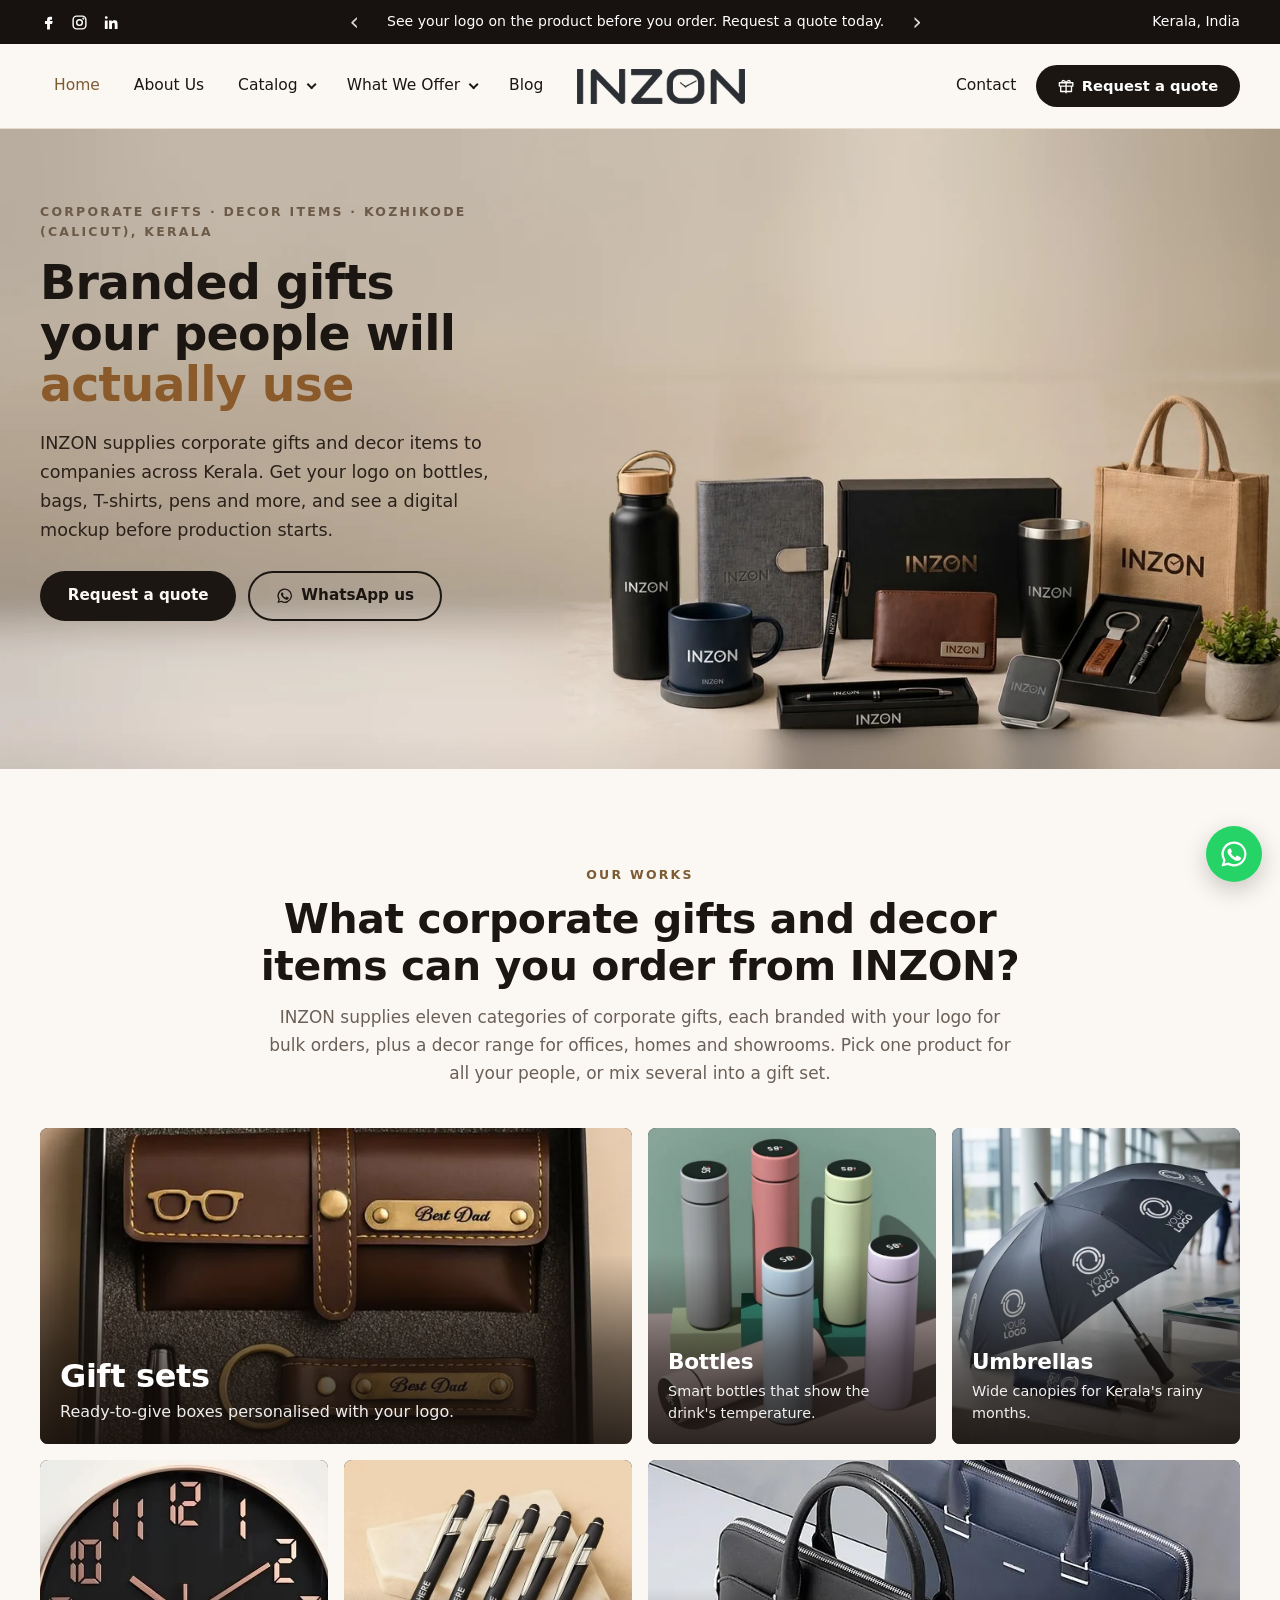
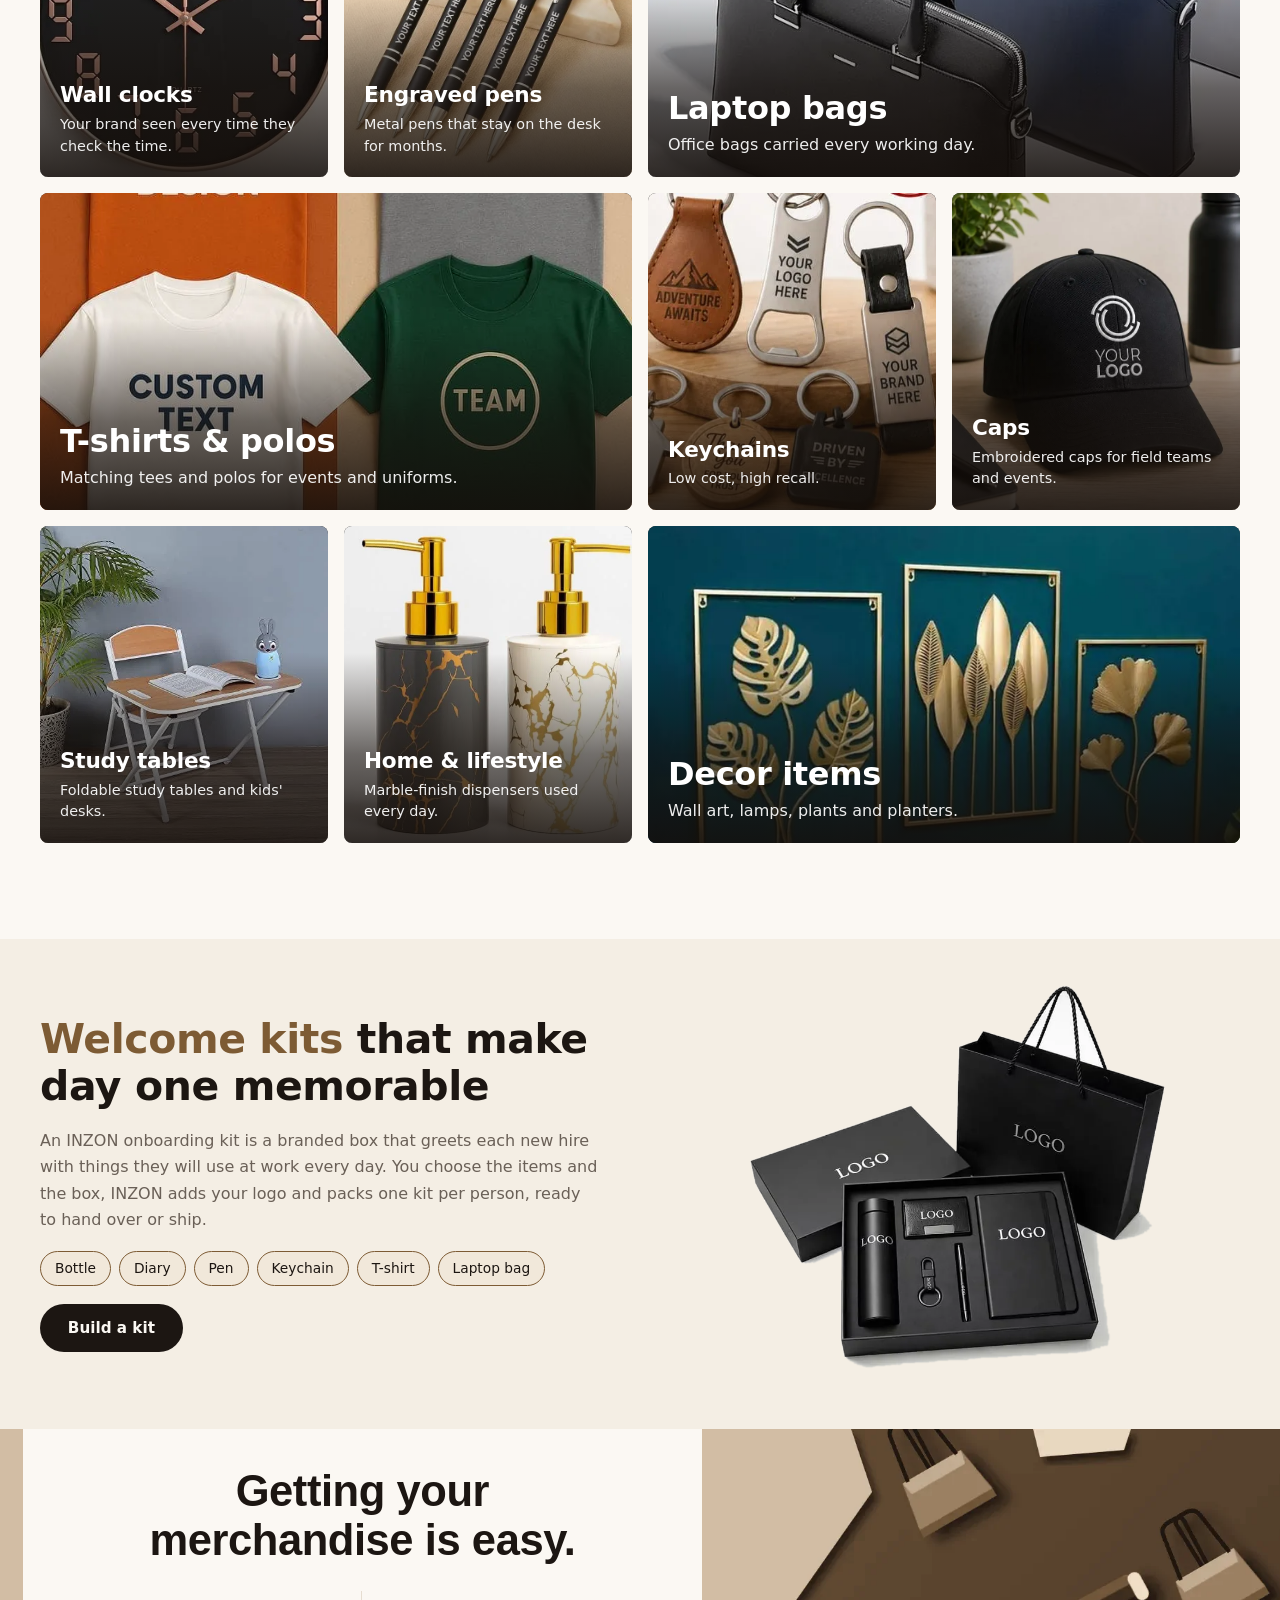
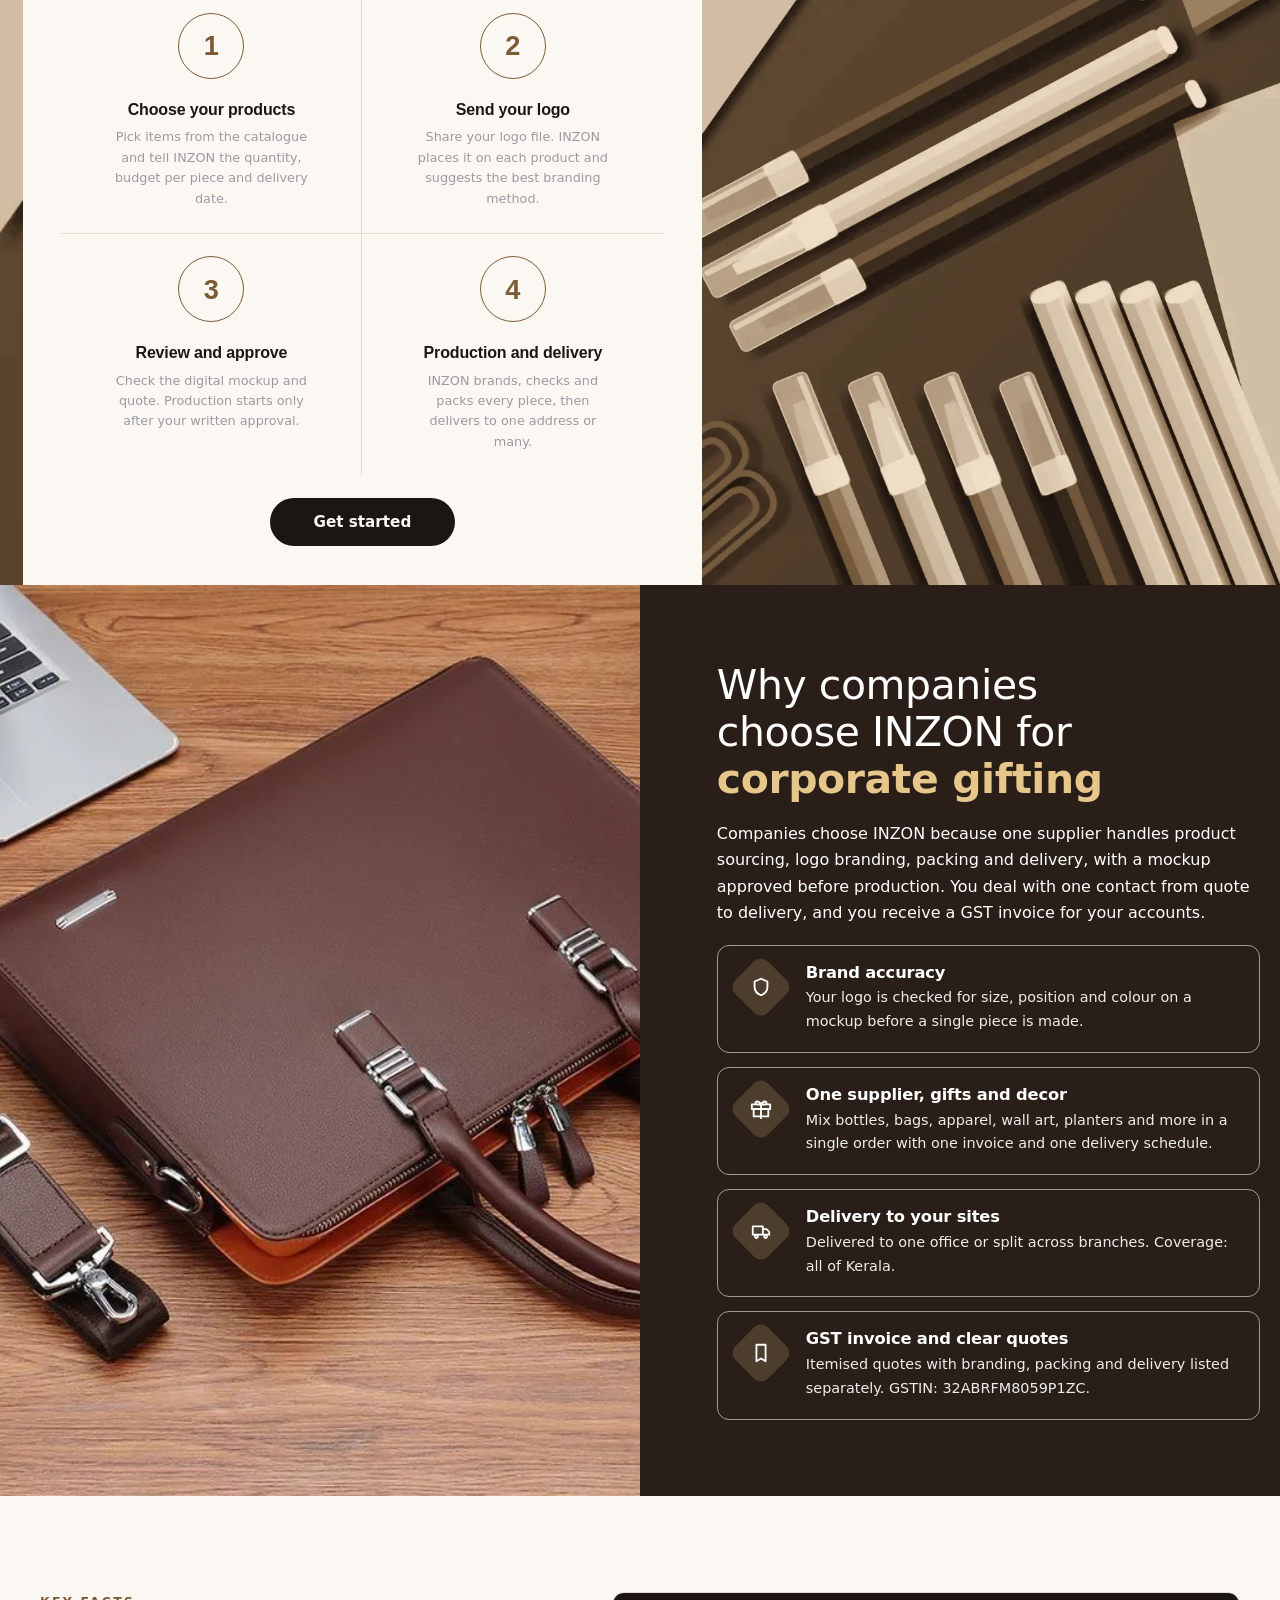
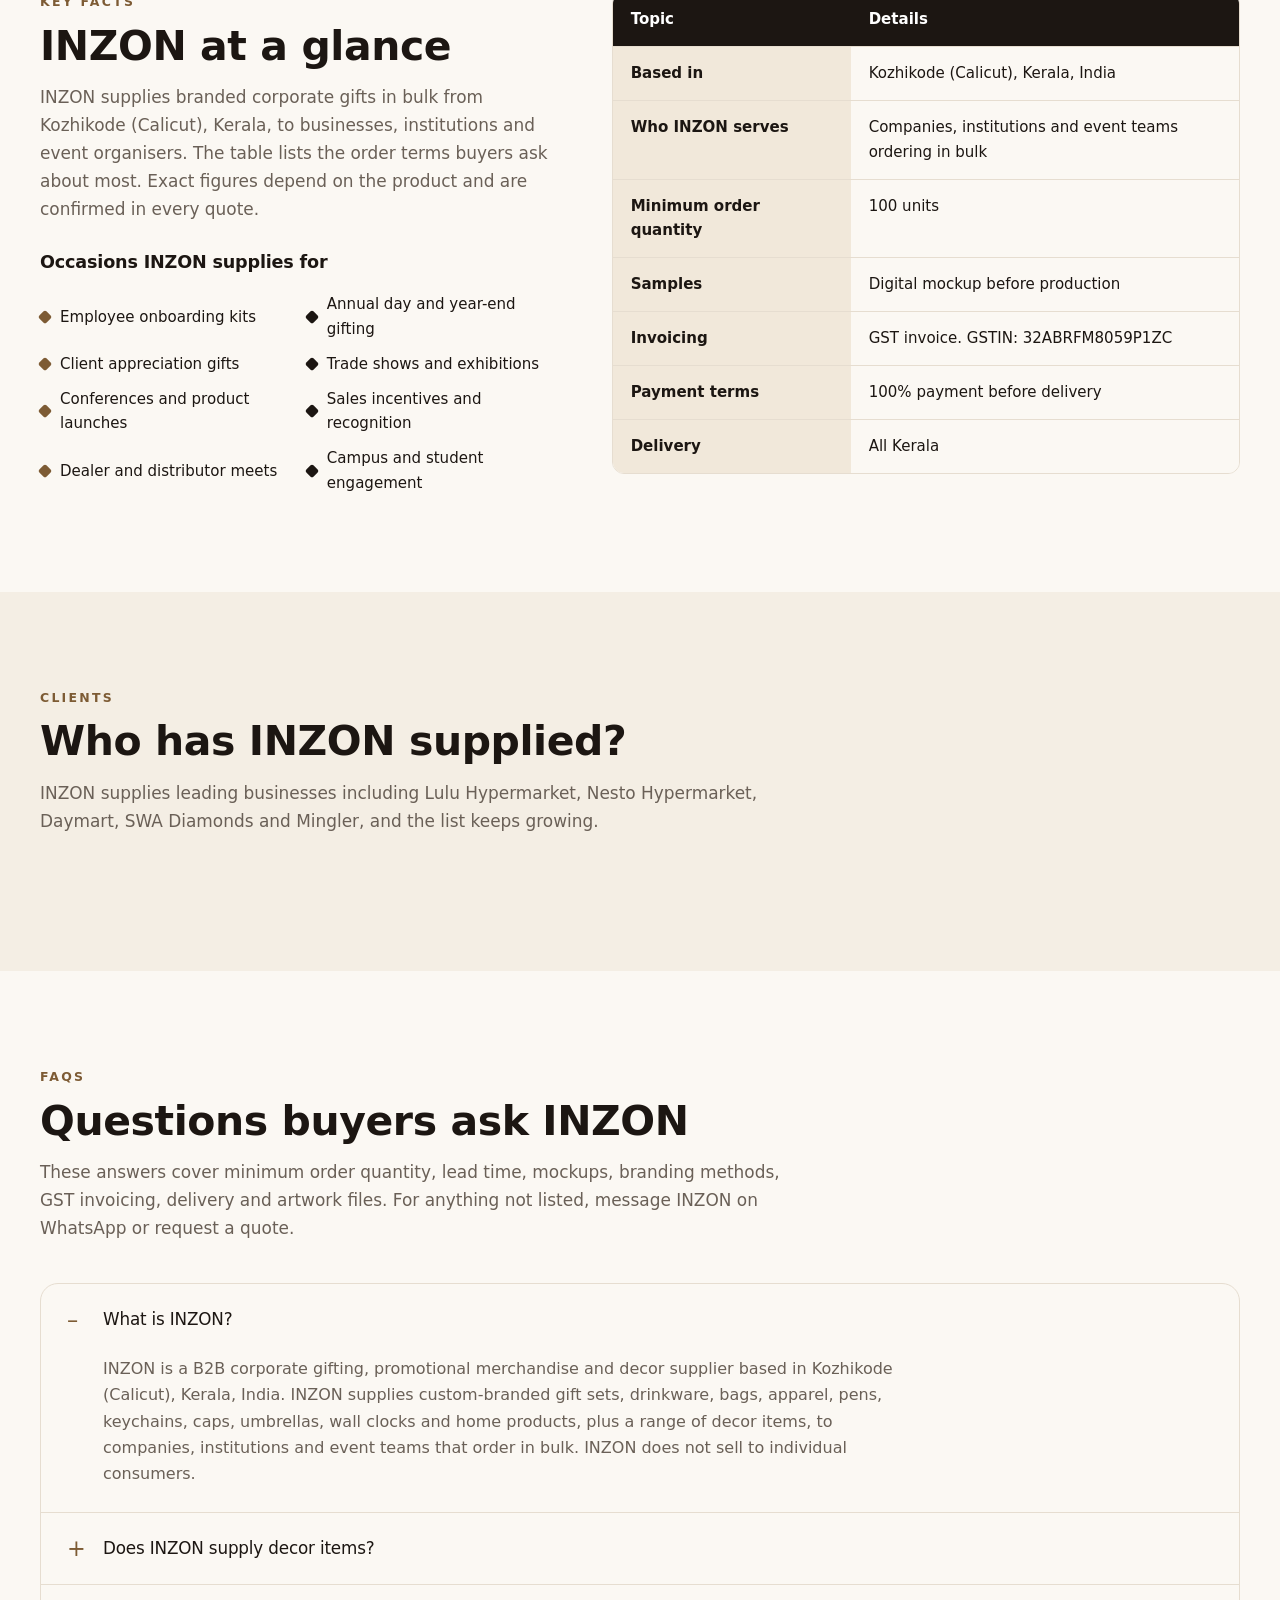
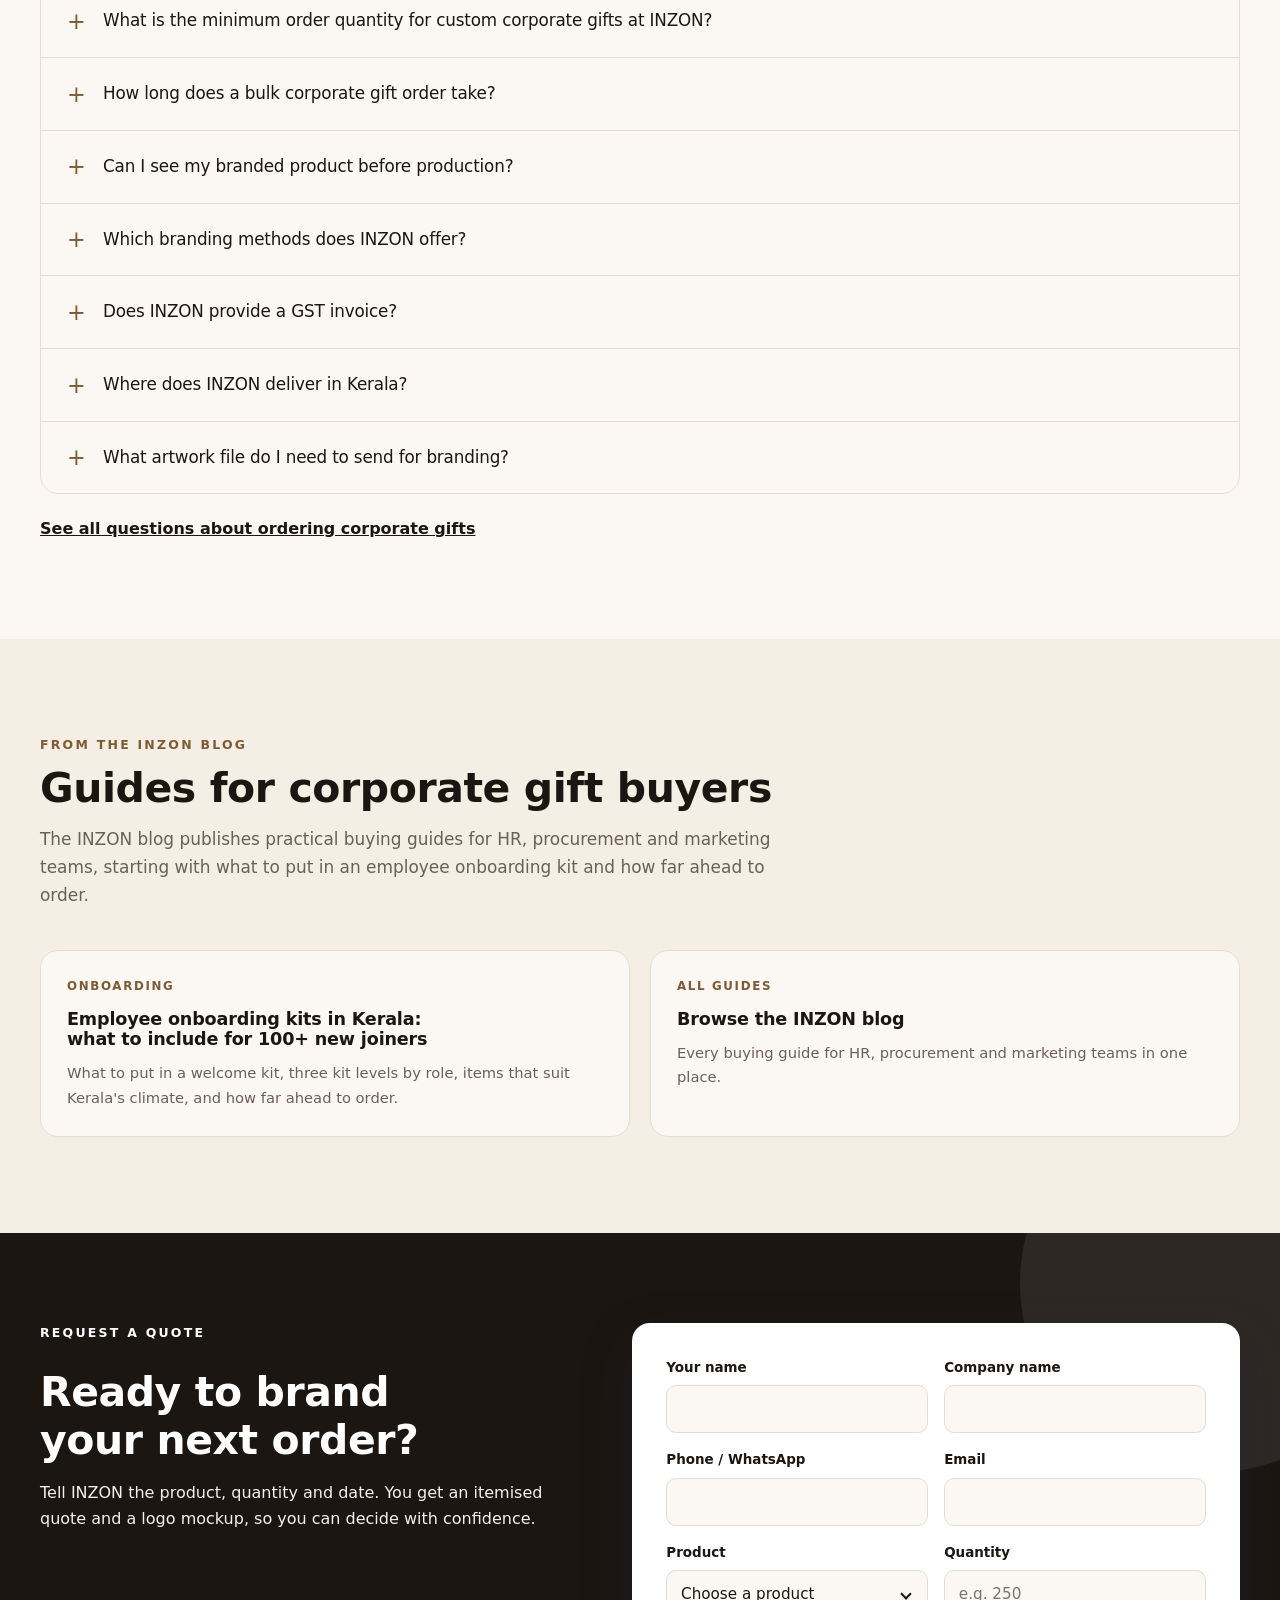
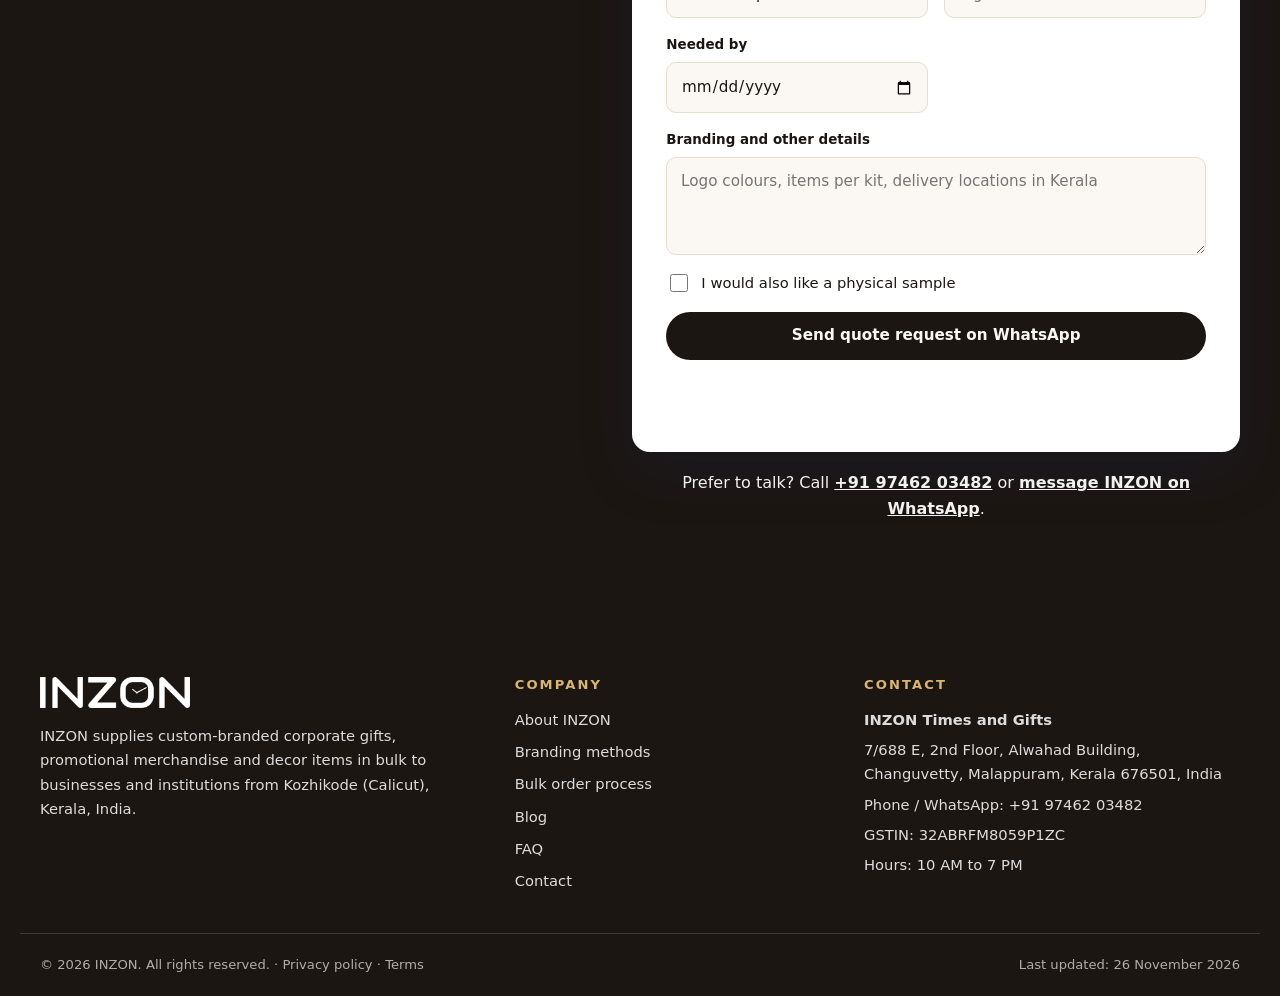
==== index.html @ 512281fe "Quote picker: use absolute image URLs Co-Authored-By: Claude Sonnet 5.5 <noreply@anthropic.com> Clau" ====
<!DOCTYPE html>
<!--
  INZON website: Home page
  Changelog:
  2026-11-26  v0.1  First build of the home page and shared design system.
  2026-11-27  v0.2  Blog teaser links the published onboarding kits guide.
  2026-11-27  v0.3  Live domain set to https://www.inzongifting.com/.
  Placeholders: every [TO CONFIRM: ...] must be replaced with real business facts before launch.
-->
<html lang="en-IN">
<head>
<meta charset="utf-8">
<meta http-equiv="Content-Security-Policy" content="default-src 'self'; script-src 'self' 'sha256-NwPH90b8ltyQ6VLyhwEfcVWKKYyL/1aDOcv7PTA3PoQ=' 'sha256-SOJ41Isrb3dfAiQIJgz/Ao6DT0rQ4tWRVYMws+jQTK8=' 'sha256-K+GEFvgaBl8kboNnM4xeFv59WiNDQJhRUMBAaithdew='; style-src 'self' https://fonts.googleapis.com; style-src-attr 'unsafe-inline'; font-src https://fonts.gstatic.com; img-src 'self' data:; connect-src 'self'; form-action 'none'; base-uri 'self'; object-src 'none'; upgrade-insecure-requests">
<meta name="referrer" content="strict-origin-when-cross-origin">
<meta name="viewport" content="width=device-width, initial-scale=1, viewport-fit=cover">
<title>INZON | Corporate Gifts, Decor &amp; Branded Merchandise, Kozhikode</title>
<meta name="description" content="INZON supplies custom corporate gifts, branded merchandise and decor items in bulk from Kozhikode (Calicut), Kerala. Gift sets, bottles, bags, wall art, lamps, planters and more.">
<link rel="canonical" href="https://www.inzongifting.com/">
<meta property="og:type" content="website">
<meta property="og:site_name" content="INZON">
<meta property="og:title" content="INZON | Corporate Gifts, Decor &amp; Branded Merchandise, Kozhikode">
<meta property="og:description" content="Custom corporate gifts, branded merchandise and decor items for businesses, ordered in bulk from Kozhikode (Calicut), Kerala.">
<meta property="og:url" content="https://www.inzongifting.com/">
<meta property="og:image" content="https://www.inzongifting.com/assets/img/brown-leather-wallet-keychain-pen-and-glasses-case-set.webp">
<meta property="og:locale" content="en_IN">
<meta name="twitter:card" content="summary_large_image">
<meta name="twitter:title" content="INZON | Corporate Gifts, Decor &amp; Branded Merchandise, Kozhikode">
<meta name="twitter:description" content="Custom corporate gifts, branded merchandise and decor items for businesses, ordered in bulk from Kozhikode (Calicut), Kerala.">
<meta name="twitter:image" content="https://www.inzongifting.com/assets/img/brown-leather-wallet-keychain-pen-and-glasses-case-set.webp">
<link rel="preconnect" href="https://fonts.googleapis.com">
<link rel="preconnect" href="https://fonts.gstatic.com" crossorigin>
<link rel="stylesheet" href="https://fonts.googleapis.com/css2?family=Poppins:wght@400;500;600;700&amp;display=swap">
<link rel="stylesheet" href="assets/css/styles.css">

<script type="application/ld+json">
{
  "@context": "https://schema.org",
  "@graph": [
    {
      "@type": ["Organization", "LocalBusiness"],
      "@id": "https://www.inzongifting.com/#organization",
      "name": "INZON",
      "legalName": "INZON Times and Gifts",
      "taxID": "32ABRFM8059P1ZC",
      "url": "https://www.inzongifting.com/",
      "logo": "https://www.inzongifting.com/assets/img/inzon-logo-charcoal.png",
      "image": "https://www.inzongifting.com/assets/img/brown-leather-wallet-keychain-pen-and-glasses-case-set.webp",
      "description": "INZON is a B2B corporate gifting, promotional merchandise and decor supplier in Kozhikode (Calicut), Kerala, India, supplying custom-branded gifts and home and office decor items in bulk to companies and institutions.",
      "address": {
        "@type": "PostalAddress",
        "streetAddress": "7/688 E, 2nd Floor, Alwahad Building, Changuvetty",
        "addressLocality": "Malappuram",
        "addressRegion": "Kerala",
        "postalCode": "676501",
        "addressCountry": "IN"
      },
      "telephone": "+919746203482",
      "openingHours": "[TO CONFIRM: business hours]",
      "areaServed": { "@type": "AdministrativeArea", "name": "Kerala" },
      "contactPoint": {
        "@type": "ContactPoint",
        "contactType": "sales",
        "telephone": "+919746203482",
        "availableLanguage": ["English", "Malayalam"]
      },
      "sameAs": ["https://www.instagram.com/inzon_times/"]
    },
    {
      "@type": "WebSite",
      "@id": "https://www.inzongifting.com/#website",
      "url": "https://www.inzongifting.com/",
      "name": "INZON",
      "publisher": { "@id": "https://www.inzongifting.com/#organization" },
      "inLanguage": "en-IN"
    },
    {
      "@type": "ItemList",
      "name": "INZON corporate gift and decor categories",
      "itemListElement": [
        { "@type": "ListItem", "position": 1, "name": "Corporate gift sets", "url": "https://www.inzongifting.com/products/gift-sets/" },
        { "@type": "ListItem", "position": 2, "name": "Bottles and drinkware", "url": "https://www.inzongifting.com/products/drinkware/" },
        { "@type": "ListItem", "position": 3, "name": "Laptop and office bags", "url": "https://www.inzongifting.com/products/custom-bags/" },
        { "@type": "ListItem", "position": 4, "name": "T-shirts and polos", "url": "https://www.inzongifting.com/products/apparel/" },
        { "@type": "ListItem", "position": 5, "name": "Engraved pens", "url": "https://www.inzongifting.com/products/pens/" },
        { "@type": "ListItem", "position": 6, "name": "Keychains", "url": "https://www.inzongifting.com/products/keychains/" },
        { "@type": "ListItem", "position": 7, "name": "Caps", "url": "https://www.inzongifting.com/products/caps/" },
        { "@type": "ListItem", "position": 8, "name": "Umbrellas", "url": "https://www.inzongifting.com/products/umbrellas/" },
        { "@type": "ListItem", "position": 9, "name": "Wall clocks", "url": "https://www.inzongifting.com/products/wall-clocks/" },
        { "@type": "ListItem", "position": 10, "name": "Home and lifestyle", "url": "https://www.inzongifting.com/products/home-and-lifestyle/" },
        { "@type": "ListItem", "position": 11, "name": "Study tables", "url": "https://www.inzongifting.com/products/#study" },
        { "@type": "ListItem", "position": 12, "name": "Decor items", "url": "https://www.inzongifting.com/products/#decor" }
      ]
    },
    {
      "@type": "FAQPage",
      "mainEntity": [
        {
          "@type": "Question",
          "name": "What is INZON?",
          "acceptedAnswer": { "@type": "Answer", "text": "INZON is a B2B corporate gifting, promotional merchandise and decor supplier based in Kozhikode (Calicut), Kerala, India. INZON supplies custom-branded gift sets, drinkware, bags, apparel, pens, keychains, caps, umbrellas, wall clocks and home products, plus a range of decor items, to companies, institutions and event teams that order in bulk. INZON does not sell to individual consumers." }
        },
        {
          "@type": "Question",
          "name": "Does INZON supply decor items?",
          "acceptedAnswer": { "@type": "Answer", "text": "Yes. Alongside corporate gifts, INZON supplies decor items for offices, homes, showrooms and hospitality spaces: wall art and mirrors, macrame wall hangings, table decor, table lamps, artificial plants, planters and vases, key holders, and storage and organisers. Decor orders follow the same terms as gifts: minimum 100 units, full payment before delivery and delivery across Kerala. Ask when you request a quote whether a decor item can carry your logo." }
        },
        {
          "@type": "Question",
          "name": "What is the minimum order quantity for custom corporate gifts at INZON?",
          "acceptedAnswer": { "@type": "Answer", "text": "The minimum order quantity at INZON is 100 units. Share your product, quantity and branding needs when you request a quote, and INZON confirms the price and any product-specific details for each item before you commit to the order." }
        },
        {
          "@type": "Question",
          "name": "How long does a bulk corporate gift order take?",
          "acceptedAnswer": { "@type": "Answer", "text": "A typical INZON order takes [TO CONFIRM: lead time in working days] from artwork approval to dispatch. The time depends on the product, quantity and branding method, and on stock of the base product. If you have a fixed event date, tell INZON when you request a quote so the schedule can be planned backwards from that date." }
        },
        {
          "@type": "Question",
          "name": "Can I see my branded product before production?",
          "acceptedAnswer": { "@type": "Answer", "text": "Yes. INZON prepares a digital mockup showing your logo on the product, with placement and colours, and production starts only after you approve it in writing. A physical sample is available for many products [TO CONFIRM: sample policy and any sample charge], which is useful for large orders or new product types." }
        },
        {
          "@type": "Question",
          "name": "Which branding methods does INZON offer?",
          "acceptedAnswer": { "@type": "Answer", "text": "INZON offers branding methods matched to each material: [TO CONFIRM: list, e.g. screen printing, laser engraving, embroidery, UV printing, sublimation and debossing]. Laser engraving suits metal pens, bottles and keychains. Embroidery suits caps and polos. Screen or UV printing suits bags, umbrellas and clock faces. INZON recommends the method when quoting." }
        },
        {
          "@type": "Question",
          "name": "Does INZON provide a GST invoice?",
          "acceptedAnswer": { "@type": "Answer", "text": "INZON issues a GST invoice for business orders under GSTIN 32ABRFM8059P1ZC, so your company can claim input tax credit where eligible. Share your company name, billing address and GSTIN when you confirm the order. Payment terms are 100% payment before delivery." }
        },
        {
          "@type": "Question",
          "name": "Where does INZON deliver in Kerala?",
          "acceptedAnswer": { "@type": "Answer", "text": "INZON delivers to all of Kerala. Orders can go to one office or be split across several addresses. Delivery charges and timelines depend on the destination and are shown in your quote." }
        },
        {
          "@type": "Question",
          "name": "What artwork file do I need to send for branding?",
          "acceptedAnswer": { "@type": "Answer", "text": "Send your logo as a vector file (AI, EPS, SVG or PDF) for the sharpest printing, engraving or embroidery. A high-resolution PNG can work for some methods. Include your brand colour codes (Pantone or HEX) if colour matching matters. INZON checks the file and tells you if anything needs to change before the mockup." }
        }
      ]
    }
  ]
}
</script>
</head>
<body>
<a class="skip" href="#main">Skip to content</a>

<!-- ===== Top bar (shared) ===== -->
<div class="topbar">
  <div class="wrap">
    <div class="topbar-social">
      <!-- TO CONFIRM: social profile URLs -->
      <a href="#" aria-label="INZON on Facebook"><svg viewBox="0 0 24 24" aria-hidden="true"><path d="M14 8h3V4h-3c-2.8 0-4 1.8-4 4.3V10H7v4h3v8h4v-8h3l1-4h-4V8.6c0-.4.3-.6.6-.6z"/></svg></a>
      <a href="https://www.instagram.com/inzon_times/" target="_blank" rel="noopener" aria-label="INZON on Instagram"><svg viewBox="0 0 24 24" aria-hidden="true" style="fill:none;stroke:#fff;stroke-width:2"><rect x="3" y="3" width="18" height="18" rx="5"/><circle cx="12" cy="12" r="4"/><circle cx="17.5" cy="6.5" r=".6" style="fill:#fff"/></svg></a>
      <a href="#" aria-label="INZON on LinkedIn"><svg viewBox="0 0 24 24" aria-hidden="true"><path d="M4 9h4v12H4zM6 3a2 2 0 110 4 2 2 0 010-4zM10 9h3.8v1.7h.1c.5-1 1.8-2 3.7-2 4 0 4.4 2.6 4.4 6V21h-4v-5.5c0-1.3 0-3-1.8-3s-2.1 1.4-2.1 2.9V21h-4z"/></svg></a>
    </div>
    <div class="topbar-msg"><span class="arr" aria-hidden="true">&#8249;</span><p>See your logo on the product before you order. Request a quote today.</p><span class="arr" aria-hidden="true">&#8250;</span></div>
    <p class="topbar-right">Kerala, India</p>
  </div>
</div>

<!-- ===== Header (shared) ===== -->
<header class="site-header">
  <div class="wrap nav-row">
    <button class="menu-toggle" type="button" aria-expanded="false" aria-controls="primary-menu" aria-label="Open menu">
      <span></span><span></span><span></span>
    </button>
    <nav class="nav-left" id="primary-menu" aria-label="Primary">
      <ul class="nav-list">
        <li><a href="/" aria-current="page">Home</a></li>
        <li><a href="/about/">About Us</a></li>
        <li class="has-sub">
          <a href="/products/">Catalog</a>
          <ul class="sub">
            <li><a href="/products/">All products</a></li>
            <li><a href="/products/#giftset">Gift sets and kits</a></li>
            <li><a href="/products/#drinkware">Bottles and flasks</a></li>
            <li><a href="/products/#bag">Bags</a></li>
            <li><a href="/products/#apparel">T-shirts and polos</a></li>
            <li><a href="/products/#cap">Caps</a></li>
            <li><a href="/products/#pen">Pens</a></li>
            <li><a href="/products/#keychain">Keychains</a></li>
            <li><a href="/products/#clock">Wall and table clocks</a></li>
            <li><a href="/products/#study">Study tables</a></li>
            <li><a href="/products/#home">Home and lifestyle</a></li>
            <li><a href="/products/#decor">Decor items</a></li>
          </ul>
        </li>
        <li class="has-sub">
          <a href="/about/#what-we-offer">What We Offer</a>
          <ul class="sub">
            <li><a href="/#categories">Corporate gifting</a></li>
            <li><a href="/about/#private-label">Private label solutions</a></li>
            <li><a href="/about/#bulk-supply">Bulk and wholesale supply</a></li>
            <li><a href="/about/#decor-supply">Decor items supply</a></li>
          </ul>
        </li>
        <li><a href="/blog/">Blog</a></li>
        <li class="mobile-only"><a href="#contact">Contact</a></li>
      </ul>
    </nav>

    <a class="logo" href="/" aria-label="INZON home">
      <img src="assets/img/inzon-logo-charcoal.png" alt="INZON logo" width="480" height="100">
    </a>

    <nav class="nav-right" aria-label="Secondary">
      <ul class="nav-list nav-right">
        <li><a href="#contact">Contact</a></li>
        <li><a class="btn btn-teal nav-pill" href="#quote">
          <svg viewBox="0 0 24 24" aria-hidden="true" style="fill:none;stroke:currentColor;stroke-width:2;stroke-linecap:round;stroke-linejoin:round"><path d="M20 12v8H4v-8M2 7h20v5H2zM12 22V7M12 7c-2-4-6-4-6-1.5S10 7 12 7zM12 7c2-4 6-4 6-1.5S14 7 12 7z"/></svg>
          Request a quote</a></li>
      </ul>
    </nav>
  </div>
</header>

<main id="main">

  <!-- ===== Hero ===== -->
  <section class="hero" aria-labelledby="hero-title">
    <picture class="hero-bg">
      <source media="(min-width: 1001px)" type="image/webp" srcset="assets/img/hero-wall-desktop-1600.webp 1600w, assets/img/hero-wall-desktop-3200.webp 3200w" sizes="100vw" width="3200" height="1600">
      <img src="assets/img/hero-wall-phone-780.webp" srcset="assets/img/hero-wall-phone-780.webp 780w, assets/img/hero-wall-phone-1170.webp 1170w" sizes="100vw" alt="Corporate gift set with the INZON logo on a black bottle, notebook, mug, gift box, leather wallet, tumbler, jute bag, pen box, keyring set and phone stand, on a warm beige wall" width="1170" height="1700" fetchpriority="high">
    </picture>
    <div class="wrap">
      <div class="hero-text">
        <span class="eyebrow">Corporate gifts &middot; Decor items &middot; Kozhikode (Calicut), Kerala</span>
        <h1 id="hero-title">Branded gifts your people will <em>actually use</em></h1>
        <p class="hero-answer">INZON supplies corporate gifts and decor items to companies across Kerala. Get your logo on bottles, bags, T-shirts, pens and more, and see a digital mockup before production starts.</p>
        <div class="hero-ctas">
          <a class="btn btn-pink" href="#quote">Request a quote</a>
          <a class="btn btn-ghost" href="https://wa.me/919746203482">
            <svg viewBox="0 0 24 24" aria-hidden="true" style="fill:currentColor"><path d="M12 2a10 10 0 00-8.6 15.1L2 22l5-1.3A10 10 0 1012 2zm0 18.2a8.2 8.2 0 01-4.2-1.2l-.3-.2-3 .8.8-2.9-.2-.3A8.2 8.2 0 1112 20.2zm4.5-6.1c-.2-.1-1.5-.7-1.7-.8s-.4-.1-.6.1-.7.8-.8 1-.3.2-.5.1a6.7 6.7 0 01-3.3-2.9c-.3-.4.3-.4.7-1.4.1-.2 0-.3 0-.4l-.8-1.8c-.2-.5-.4-.4-.6-.4h-.5a1 1 0 00-.7.3 3 3 0 00-.9 2.2 5.2 5.2 0 001.1 2.7 11.8 11.8 0 004.5 4c1.7.7 2.3.8 3.2.6a2.7 2.7 0 001.8-1.2 2.2 2.2 0 00.2-1.3c-.1-.1-.3-.2-.5-.3z"/></svg>
            WhatsApp us
          </a>
        </div>
      </div>
      <div class="hero-mosaic">
        <figure><img src="assets/img/custom-logo-wooden-wall-clock.webp" alt="Wooden-frame wall clock with a space for a company logo and name on the dial" width="736" height="736"></figure>
        <figure><img src="assets/img/smart-temperature-display-bottles.webp" alt="Smart steel bottles with temperature display lids in pastel colours" width="736" height="732"></figure>
        <figure><img src="assets/img/embroidered-logo-black-cap.webp" alt="Black cap with an embroidered white logo on a desk" width="735" height="919"></figure>
        <figure><img src="assets/img/branded-golf-and-folding-umbrellas.webp" alt="Navy golf umbrella and folding umbrella printed with a logo" width="736" height="736"></figure>
      </div>
    </div>
  </section>

  <!-- ===== Categories ===== -->
  <section class="section" id="categories" aria-labelledby="cat-title">
    <div class="wrap">
      <div class="section-head center">
        <span class="eyebrow">Our works</span>
        <h2 id="cat-title">What corporate gifts and decor items can you order from INZON?</h2>
        <p class="lead">INZON supplies eleven categories of corporate gifts, each branded with your logo for bulk orders, plus a decor range for offices, homes and showrooms. Pick one product for all your people, or mix several into a gift set.</p>
      </div>

      <ul class="cat-grid">
        <li class="cat-card big-d big-m">
          <img src="assets/img/brown-leather-wallet-keychain-pen-and-glasses-case-set.webp" alt="Gift set with brown leather glasses case, wallet, keychain and pen in a black box" width="720" height="961" loading="lazy" style="object-position:center 20%">
          <div class="cat-body">
            <h3><a href="/products/#giftset">Gift sets</a></h3>
            <p class="cat-short">Ready-to-give boxes personalised with your logo.</p>
            <p>A ready-to-give box with a leather wallet, glasses case, keychain and pen, each personalised with a name or your logo. It makes a first day or a big win feel properly celebrated.</p>
            <span class="cat-cta">Get a quote &rarr;</span>
          </div>
        </li>
        <li class="cat-card">
          <img src="assets/img/smart-temperature-display-bottles.webp" alt="Smart bottles with temperature display lids" width="736" height="732" loading="lazy">
          <div class="cat-body">
            <h3><a href="/products/#drinkware">Bottles</a></h3>
            <p class="cat-short">Smart bottles that show the drink's temperature.</p>
            <p>Smart bottles that show the drink's temperature go to every meeting and gym bag. Your logo gets seen many times a day.</p>
            <span class="cat-cta">Get a quote &rarr;</span>
          </div>
        </li>
        <li class="cat-card">
          <img src="assets/img/branded-golf-and-folding-umbrellas.webp" alt="Navy golf and folding umbrellas printed with a logo" width="736" height="736" loading="lazy">
          <div class="cat-body">
            <h3><a href="/products/">Umbrellas</a></h3>
            <p class="cat-short">Wide canopies for Kerala's rainy months.</p>
            <p>With months of rain in Kerala, an umbrella is a gift people truly need. Its wide canopy carries your logo across town.</p>
            <span class="cat-cta">Get a quote &rarr;</span>
          </div>
        </li>
        <li class="cat-card big-d big-m">
          <img src="assets/img/custom-printed-tshirts-and-polo.webp" alt="Custom printed T-shirts and a grey polo with a logo" width="736" height="1104" loading="lazy">
          <div class="cat-body">
            <h3><a href="/products/#apparel">T-shirts &amp; polos</a></h3>
            <p class="cat-short">Matching tees and polos for events and uniforms.</p>
            <p>Matching tees and polos make a group look like one team. Ideal for events, launches and daily uniforms.</p>
            <span class="cat-cta">Get a quote &rarr;</span>
          </div>
        </li>
        <li class="cat-card">
          <img src="assets/img/engraved-black-metal-pens.webp" alt="Five black metal pens engraved with custom text" width="736" height="736" loading="lazy">
          <div class="cat-body">
            <h3><a href="/products/#pen">Engraved pens</a></h3>
            <p class="cat-short">Metal pens that stay on the desk for months.</p>
            <p>The small gift that gets used most. A metal pen feels premium in hand and stays on the desk for months.</p>
            <span class="cat-cta">Get a quote &rarr;</span>
          </div>
        </li>
        <li class="cat-card">
          <img src="assets/img/engraved-metal-leather-wooden-keychains.webp" alt="Leather, metal and wooden keychains engraved with logos and messages" width="457" height="459" loading="lazy">
          <div class="cat-body">
            <h3><a href="/products/#keychain">Keychains</a></h3>
            <p class="cat-short">Low cost, high recall.</p>
            <p>Low cost, high recall. Your name is in their hand every time they pick up their keys.</p>
            <span class="cat-cta">Get a quote &rarr;</span>
          </div>
        </li>
        <li class="cat-card">
          <img src="assets/img/embroidered-logo-black-cap.webp" alt="Black cap with embroidered logo" width="735" height="919" loading="lazy">
          <div class="cat-body">
            <h3><a href="/products/#cap">Caps</a></h3>
            <p class="cat-short">Embroidered caps for field teams and events.</p>
            <p>Embroidered caps make your brand visible outdoors. A favourite for field teams, sports days and event crews.</p>
            <span class="cat-cta">Get a quote &rarr;</span>
          </div>
        </li>
        <li class="cat-card cat-study">
          <img src="assets/img/catalog/foldable-kids-study-table-and-chair-oak.webp" alt="Foldable oak-finish study table and chair with an open book" width="455" height="500" loading="lazy" style="object-position:62% center">
          <div class="cat-body">
            <h3><a href="/products/#study">Study tables</a></h3>
            <p class="cat-short">Foldable study tables and kids' desks.</p>
            <p>Foldable study tables and kids' desks with your logo on top.</p>
            <span class="cat-cta">See study tables &rarr;</span>
          </div>
        </li>
        <li class="cat-card big-d big-m">
          <img src="assets/img/leather-laptop-bags-black-navy.webp" alt="Black and navy leather laptop bags" width="736" height="736" loading="lazy">
          <div class="cat-body">
            <h3><a href="/products/#bag">Laptop bags</a></h3>
            <p class="cat-short">Office bags carried every working day.</p>
            <p>A good office bag is carried every working day for years. Your brand goes with your people to every client meeting.</p>
            <span class="cat-cta">Get a quote &rarr;</span>
          </div>
        </li>
        <li class="cat-card">
          <img src="assets/img/rose-gold-black-wall-clock.webp" alt="Black wall clock with rose-gold frame and numerals" width="604" height="609" loading="lazy">
          <div class="cat-body">
            <h3><a href="/products/#clock">Wall clocks</a></h3>
            <p class="cat-short">Your brand seen every time they check the time.</p>
            <p>A clock hangs on a wall for years. Your brand is seen every time someone checks the time.</p>
            <span class="cat-cta">Get a quote &rarr;</span>
          </div>
        </li>
        <li class="cat-card cat-late">
          <img src="assets/img/marble-finish-soap-dispensers.webp" alt="Grey and white marble-finish soap dispensers with gold pumps" width="588" height="621" loading="lazy">
          <div class="cat-body">
            <h3><a href="/products/#home">Home &amp; lifestyle</a></h3>
            <p class="cat-short">Marble-finish dispensers used every day.</p>
            <p>Marble-finish dispensers bring a touch of luxury home. A gift that looks expensive and is used every day.</p>
            <span class="cat-cta">Get a quote &rarr;</span>
          </div>
        </li>
        <li class="cat-card big-d big-m cat-late">
          <img src="assets/img/catalog/gold-leaf-metal-wall-frames-set-of-three.webp" alt="Three gold leaf metal wall frames on a teal wall" width="720" height="528" loading="lazy">
          <div class="cat-body">
            <h3><a href="/products/#decor">Decor items</a></h3>
            <p class="cat-short">Wall art, lamps, plants and planters.</p>
            <p>Wall art and mirrors, macrame hangings, table decor, table lamps, artificial plants, planters and vases, key holders, and storage and organisers.</p>
            <span class="cat-cta">See decor items &rarr;</span>
          </div>
        </li>
      </ul>
    </div>
  </section>

  <!-- ===== Onboarding kits ===== -->
  <section class="band-blue" aria-labelledby="kit-title">
    <div class="split">
      <div class="split-media">
        <img src="assets/img/branded-executive-gift-set-black-box-cutout.webp" alt="Branded onboarding kit in a black box with matching carry bag" width="736" height="736" loading="lazy">
      </div>
      <div class="split-body">
        <h2 id="kit-title"><span>Welcome kits</span> that make<br>day one memorable</h2>
        <p>An INZON onboarding kit is a branded box that greets each new hire with things they will use at work every day. You choose the items and the box, INZON adds your logo and packs one kit per person, ready to hand over or ship.</p>
        <ul class="kit-list" aria-label="Popular onboarding kit items">
          <li>Bottle</li><li>Diary</li><li>Pen</li><li>Keychain</li><li>T-shirt</li><li>Laptop bag</li>
        </ul>
        <div><a class="btn btn-pink" href="#quote">Build a kit</a></div>
      </div>
    </div>
  </section>

  <!-- ===== Process ===== -->
  <section class="process-band" aria-labelledby="process-title">
    <div class="process-card">
      <h2 id="process-title">Getting your merchandise is easy.</h2>
      <ol class="steps">
            <li>
              <span class="step-icon c-teal"><svg viewBox="0 0 24 24" aria-hidden="true"><path d="M6 7h12l-1 13H7L6 7z"/><path d="M9 7a3 3 0 016 0"/></svg></span>
              <h3>Choose your products</h3>
              <p>Pick items from the catalogue and tell INZON the quantity, budget per piece and delivery date.</p>
            </li>
            <li>
              <span class="step-icon c-pink"><svg viewBox="0 0 24 24" aria-hidden="true"><path d="M12 3a9 9 0 100 18c1.2 0 1.6-1 1-2-.6-1-.1-2 1-2h2a4 4 0 004-4c0-5.5-3.6-10-8-10z"/><circle cx="7.5" cy="11" r="1"/><circle cx="10" cy="7" r="1"/><circle cx="15" cy="7.5" r="1"/></svg></span>
              <h3>Send your logo</h3>
              <p>Share your logo file. INZON places it on each product and suggests the best branding method.</p>
            </li>
            <li>
              <span class="step-icon c-amber"><svg viewBox="0 0 24 24" aria-hidden="true"><path d="M5 12l5 5L20 7"/></svg></span>
              <h3>Review and approve</h3>
              <p>Check the digital mockup and quote. Production starts only after your written approval.</p>
            </li>
            <li>
              <span class="step-icon c-green"><svg viewBox="0 0 24 24" aria-hidden="true"><path d="M3 7h11v9H3zM14 10h4l3 3v3h-7z"/><circle cx="7" cy="18" r="1.6"/><circle cx="17" cy="18" r="1.6"/></svg></span>
              <h3>Production and delivery</h3>
              <p>INZON brands, checks and packs every piece, then delivers to one address or many.</p>
            </li>
          </ol>
      <div class="process-cta"><a class="btn btn-pink" href="#quote">Get started</a></div>
    </div>
    <div class="process-photo" role="img" aria-label="Colourful markers, binder clips and paper on a pink desk"></div>
  </section>

  <!-- ===== Why INZON ===== -->
  <section class="band-teal" aria-labelledby="why-title">
    <div class="split">
      <div class="split-media">
        <img src="assets/img/brown-leather-office-bag-on-desk.webp" alt="Brown leather office bag on a wooden desk next to a laptop" width="736" height="736" loading="lazy">
      </div>
      <div class="split-body">
        <h2 id="why-title">Why companies choose INZON for <strong>corporate gifting</strong></h2>
        <p>Companies choose INZON because one supplier handles product sourcing, logo branding, packing and delivery, with a mockup approved before production. You deal with one contact from quote to delivery, and you receive a GST invoice for your accounts.</p>
        <ul class="why-list">
          <li class="why-card">
            <span class="why-icon"><svg viewBox="0 0 24 24" aria-hidden="true"><path d="M12 3l7 3v6c0 4.5-3 7.5-7 9-4-1.5-7-4.5-7-9V6l7-3z"/></svg></span>
            <div><h3>Brand accuracy</h3><p>Your logo is checked for size, position and colour on a mockup before a single piece is made.</p></div>
          </li>
          <li class="why-card">
            <span class="why-icon"><svg viewBox="0 0 24 24" aria-hidden="true"><path d="M20 12v8H4v-8M2 7h20v5H2zM12 22V7M12 7c-2-4-6-4-6-1.5S10 7 12 7zM12 7c2-4 6-4 6-1.5S14 7 12 7z"/></svg></span>
            <div><h3>One supplier, gifts and decor</h3><p>Mix bottles, bags, apparel, wall art, planters and more in a single order with one invoice and one delivery schedule.</p></div>
          </li>
          <li class="why-card">
            <span class="why-icon"><svg viewBox="0 0 24 24" aria-hidden="true"><path d="M3 7h11v9H3zM14 10h4l3 3v3h-7z"/><circle cx="7" cy="18" r="1.6"/><circle cx="17" cy="18" r="1.6"/></svg></span>
            <div><h3>Delivery to your sites</h3><p>Delivered to one office or split across branches. Coverage: all of Kerala.</p></div>
          </li>
          <li class="why-card">
            <span class="why-icon"><svg viewBox="0 0 24 24" aria-hidden="true"><path d="M7 3h10v18l-5-3-5 3z"/></svg></span>
            <div><h3>GST invoice and clear quotes</h3><p>Itemised quotes with branding, packing and delivery listed separately. GSTIN: 32ABRFM8059P1ZC.</p></div>
          </li>
        </ul>
      </div>
    </div>
  </section>

  <!-- ===== At a glance ===== -->
  <section class="section" aria-labelledby="glance-title">
    <div class="wrap glance-grid">
      <div>
        <span class="eyebrow">Key facts</span>
        <h2 id="glance-title">INZON at a glance</h2>
        <p class="lead">INZON supplies branded corporate gifts in bulk from Kozhikode (Calicut), Kerala, to businesses, institutions and event organisers. The table lists the order terms buyers ask about most. Exact figures depend on the product and are confirmed in every quote.</p>
        <h3 style="margin-top:28px">Occasions INZON supplies for</h3>
        <ul class="occasions">
          <li>Employee onboarding kits</li>
          <li>Annual day and year-end gifting</li>
          <li>Client appreciation gifts</li>
          <li>Trade shows and exhibitions</li>
          <li>Conferences and product launches</li>
          <li>Sales incentives and recognition</li>
          <li>Dealer and distributor meets</li>
          <li>Campus and student engagement</li>
        </ul>
      </div>
      <div class="table-scroll">
        <table>
          <caption class="sr-only">INZON order terms</caption>
          <thead><tr><th scope="col">Topic</th><th scope="col">Details</th></tr></thead>
          <tbody>
            <tr><th scope="row">Based in</th><td>Kozhikode (Calicut), Kerala, India</td></tr>
            <tr><th scope="row">Who INZON serves</th><td>Companies, institutions and event teams ordering in bulk</td></tr>
            <tr><th scope="row">Minimum order quantity</th><td>100 units</td></tr>
            <tr><th scope="row">Samples</th><td>Digital mockup before production</td></tr>
            <tr><th scope="row">Invoicing</th><td>GST invoice. GSTIN: 32ABRFM8059P1ZC</td></tr>
            <tr><th scope="row">Payment terms</th><td>100% payment before delivery</td></tr>
            <tr><th scope="row">Delivery</th><td>All Kerala</td></tr>
          </tbody>
        </table>
      </div>
    </div>
  </section>

  <!-- ===== Clients ===== -->
  <section class="section section-alt" aria-labelledby="reviews-title">
    <div class="wrap">
      <div class="section-head">
        <span class="eyebrow">Clients</span>
        <h2 id="reviews-title">Who has INZON supplied?</h2>
        <p class="lead">INZON supplies leading businesses including Lulu Hypermarket, Nesto Hypermarket, Daymart, SWA Diamonds and Mingler, and the list keeps growing.</p>
      </div>
    </div>
  </section>

  <!-- ===== FAQ ===== -->
  <section class="section" id="faq" aria-labelledby="faq-title">
    <div class="wrap">
      <div class="section-head">
        <span class="eyebrow">FAQs</span>
        <h2 id="faq-title">Questions buyers ask INZON</h2>
        <p class="lead">These answers cover minimum order quantity, lead time, mockups, branding methods, GST invoicing, delivery and artwork files. For anything not listed, message INZON on WhatsApp or request a quote.</p>
      </div>
      <div class="faq">
        <details open>
          <summary><h3>What is INZON?</h3></summary>
          <p class="answer">INZON is a B2B corporate gifting, promotional merchandise and decor supplier based in Kozhikode (Calicut), Kerala, India. INZON supplies custom-branded gift sets, drinkware, bags, apparel, pens, keychains, caps, umbrellas, wall clocks and home products, plus a range of decor items, to companies, institutions and event teams that order in bulk. INZON does not sell to individual consumers.</p>
        </details>
        <details>
          <summary><h3>Does INZON supply decor items?</h3></summary>
          <p class="answer">Yes. Alongside corporate gifts, INZON supplies decor items for offices, homes, showrooms and hospitality spaces: wall art and mirrors, macrame wall hangings, table decor, table lamps, artificial plants, planters and vases, key holders, and storage and organisers. Decor orders follow the same terms as gifts: minimum 100 units, full payment before delivery and delivery across Kerala. Ask when you request a quote whether a decor item can carry your logo.</p>
        </details>
        <details>
          <summary><h3>What is the minimum order quantity for custom corporate gifts at INZON?</h3></summary>
          <p class="answer">The minimum order quantity at INZON is 100 units. Share your product, quantity and branding needs when you request a quote, and INZON confirms the price and any product-specific details for each item before you commit to the order.</p>
        </details>
        <details>
          <summary><h3>How long does a bulk corporate gift order take?</h3></summary>
          <p class="answer">A typical INZON order takes <span class="tbc">TO CONFIRM: lead time in working days</span> from artwork approval to dispatch. The time depends on the product, quantity and branding method, and on stock of the base product. If you have a fixed event date, tell INZON when you request a quote so the schedule can be planned backwards from that date.</p>
        </details>
        <details>
          <summary><h3>Can I see my branded product before production?</h3></summary>
          <p class="answer">Yes. INZON prepares a digital mockup showing your logo on the product, with placement and colours, and production starts only after you approve it in writing. A physical sample is available for many products <span class="tbc">TO CONFIRM: sample policy and any sample charge</span>, which is useful for large orders or new product types.</p>
        </details>
        <details>
          <summary><h3>Which branding methods does INZON offer?</h3></summary>
          <p class="answer">INZON offers branding methods matched to each material: <span class="tbc">TO CONFIRM: list, e.g. screen printing, laser engraving, embroidery, UV printing, sublimation and debossing</span>. Laser engraving suits metal pens, bottles and keychains. Embroidery suits caps and polos. Screen or UV printing suits bags, umbrellas and clock faces. INZON recommends the method when quoting.</p>
        </details>
        <details>
          <summary><h3>Does INZON provide a GST invoice?</h3></summary>
          <p class="answer">INZON issues a GST invoice for business orders under GSTIN 32ABRFM8059P1ZC, so your company can claim input tax credit where eligible. Share your company name, billing address and GSTIN when you confirm the order. Payment terms are 100% payment before delivery.</p>
        </details>
        <details>
          <summary><h3>Where does INZON deliver in Kerala?</h3></summary>
          <p class="answer">INZON delivers to all of Kerala. Orders can go to one office or be split across several addresses. Delivery charges and timelines depend on the destination and are shown in your quote.</p>
        </details>
        <details>
          <summary><h3>What artwork file do I need to send for branding?</h3></summary>
          <p class="answer">Send your logo as a vector file (AI, EPS, SVG or PDF) for the sharpest printing, engraving or embroidery. A high-resolution PNG can work for some methods. Include your brand colour codes (Pantone or HEX) if colour matching matters. INZON checks the file and tells you if anything needs to change before the mockup.</p>
        </details>
      </div>
      <p style="margin-top:22px"><a href="/faq/" style="font-weight:600;color:var(--navy)">See all questions about ordering corporate gifts</a></p>
    </div>
  </section>

  <!-- ===== Blog teaser ===== -->
  <section class="section section-alt" aria-labelledby="blog-title">
    <div class="wrap">
      <div class="section-head">
        <span class="eyebrow">From the INZON blog</span>
        <h2 id="blog-title">Guides for corporate gift buyers</h2>
        <p class="lead">The INZON blog publishes practical buying guides for HR, procurement and marketing teams, starting with what to put in an employee onboarding kit and how far ahead to order.</p>
      </div>
      <ul class="posts" style="grid-template-columns:repeat(auto-fit,minmax(260px,1fr))">
        <li class="post">
          <span class="post-tag">Onboarding</span>
          <h3><a href="/blog/employee-onboarding-kits-kerala/">Employee onboarding kits in Kerala: what to include for 100+ new joiners</a></h3>
          <p>What to put in a welcome kit, three kit levels by role, items that suit Kerala's climate, and how far ahead to order.</p>
        </li>
        <li class="post">
          <span class="post-tag">All guides</span>
          <h3><a href="/blog/">Browse the INZON blog</a></h3>
          <p>Every buying guide for HR, procurement and marketing teams in one place.</p>
        </li>
      </ul>
    </div>
  </section>

  <!-- ===== Quote form (all quote buttons link here) ===== -->
  <section class="cta-band quote-band" id="quote" aria-labelledby="quote-title">
    <div class="wrap quote-grid">
      <div class="quote-intro">
        <span class="eyebrow" style="color:#fff">Request a quote</span>
        <h2 id="quote-title">Ready to brand your next order?</h2>
        <p>Tell INZON the product, quantity and date. You get an itemised quote and a logo mockup, so you can decide with confidence.</p>
      </div>
      <div class="quote-side">
      <form class="quote-form" id="quote-form" novalidate>
        <div class="field"><label for="q-name">Your name</label><input id="q-name" name="name" type="text" autocomplete="name" required></div>
        <div class="field"><label for="q-company">Company name</label><input id="q-company" name="company" type="text" autocomplete="organization" required></div>
        <div class="field"><label for="q-phone">Phone / WhatsApp</label><input id="q-phone" name="phone" type="tel" autocomplete="tel" required></div>
        <div class="field"><label for="q-email">Email</label><input id="q-email" name="email" type="email" autocomplete="email"></div>
        <div class="field picker"><label id="q-product-label">Product</label>
          <input type="hidden" id="q-product" name="product" value="">
          <button type="button" class="pick-btn" id="q-product-btn" aria-haspopup="listbox" aria-expanded="false" aria-labelledby="q-product-label q-product-btn"><span class="pick-cur">Choose a product</span><span class="pick-caret" aria-hidden="true"></span></button>
          <div class="pick-panel" id="q-product-list" role="group" aria-labelledby="q-product-label" hidden>
            <input type="search" class="pick-search" id="q-product-search" placeholder="Search products" aria-label="Search products" autocomplete="off">
            <ul class="pick-list" id="q-product-items">
<li><button type="button" class="pick-opt pick-mixed" data-value="Mixed / not sure yet"><span class="pick-ph" aria-hidden="true">+</span><span>Mixed / not sure yet</span></button></li>
<li><button type="button" class="pick-opt" data-value="Gift sets"><img src="assets/img/brown-leather-wallet-keychain-pen-and-glasses-case-set.webp" alt="" width="44" height="44" loading="lazy"><span>Gift sets</span></button></li>
<li><button type="button" class="pick-opt" data-value="Bottles"><img src="assets/img/smart-temperature-display-bottles.webp" alt="" width="44" height="44" loading="lazy"><span>Bottles</span></button></li>
<li><button type="button" class="pick-opt" data-value="Umbrellas"><img src="assets/img/branded-golf-and-folding-umbrellas.webp" alt="" width="44" height="44" loading="lazy"><span>Umbrellas</span></button></li>
<li><button type="button" class="pick-opt" data-value="T-shirts &amp; polos"><img src="assets/img/custom-printed-tshirts-and-polo.webp" alt="" width="44" height="44" loading="lazy"><span>T-shirts &amp; polos</span></button></li>
<li><button type="button" class="pick-opt" data-value="Engraved pens"><img src="assets/img/engraved-black-metal-pens.webp" alt="" width="44" height="44" loading="lazy"><span>Engraved pens</span></button></li>
<li><button type="button" class="pick-opt" data-value="Keychains"><img src="assets/img/engraved-metal-leather-wooden-keychains.webp" alt="" width="44" height="44" loading="lazy"><span>Keychains</span></button></li>
<li><button type="button" class="pick-opt" data-value="Caps"><img src="assets/img/embroidered-logo-black-cap.webp" alt="" width="44" height="44" loading="lazy"><span>Caps</span></button></li>
<li><button type="button" class="pick-opt" data-value="Study tables"><img src="assets/img/catalog/foldable-kids-study-table-and-chair-oak.webp" alt="" width="44" height="44" loading="lazy"><span>Study tables</span></button></li>
<li><button type="button" class="pick-opt" data-value="Laptop bags"><img src="assets/img/leather-laptop-bags-black-navy.webp" alt="" width="44" height="44" loading="lazy"><span>Laptop bags</span></button></li>
<li><button type="button" class="pick-opt" data-value="Wall clocks"><img src="assets/img/rose-gold-black-wall-clock.webp" alt="" width="44" height="44" loading="lazy"><span>Wall clocks</span></button></li>
<li><button type="button" class="pick-opt" data-value="Home &amp; lifestyle"><img src="assets/img/marble-finish-soap-dispensers.webp" alt="" width="44" height="44" loading="lazy"><span>Home &amp; lifestyle</span></button></li>
<li><button type="button" class="pick-opt" data-value="Decor items"><img src="assets/img/catalog/gold-leaf-metal-wall-frames-set-of-three.webp" alt="" width="44" height="44" loading="lazy"><span>Decor items</span></button></li>
            </ul>
          </div></div>
        <div class="field"><label for="q-qty">Quantity</label><input id="q-qty" name="qty" type="number" min="100" step="1" inputmode="numeric" placeholder="e.g. 250" required></div>
        <div class="field"><label for="q-date">Needed by</label><input id="q-date" name="date" type="date"></div>
        <div class="field full"><label for="q-msg">Branding and other details</label><textarea id="q-msg" name="msg" rows="3" placeholder="Logo colours, items per kit, delivery locations in Kerala"></textarea></div>
        <label class="check full"><input id="q-sample" name="sample" type="checkbox"> I would also like a physical sample</label>
        <p class="form-error full" id="q-error" role="alert" hidden></p>
        <button class="btn btn-pink full" type="submit">Send quote request on WhatsApp</button>
        <p class="form-note full">This opens WhatsApp with your details filled in. Nothing is sent until you press send there.</p>
      </form>
        <p class="quote-direct">Prefer to talk? Call <a href="tel:+919746203482">+91 97462 03482</a> or <a href="https://wa.me/919746203482">message INZON on WhatsApp</a>.</p>
      </div>
    </div>
  </section>

</main>

<!-- ===== Footer (shared) ===== -->
<footer class="site-footer">
  <div class="wrap footer-grid">
    <div>
      <a class="footer-logo" href="/" aria-label="INZON home"><img src="assets/img/inzon-logo-white.png" alt="INZON logo" width="480" height="100"></a>
      <p>INZON supplies custom-branded corporate gifts, promotional merchandise and decor items in bulk to businesses and institutions from Kozhikode (Calicut), Kerala, India.</p>
    </div>
    <div>
      <h2>Company</h2>
      <ul>
        <li><a href="/about/">About INZON</a></li>
        <li><a href="/customisation/">Branding methods</a></li>
        <li><a href="/bulk-orders/">Bulk order process</a></li>
        <li><a href="/blog/">Blog</a></li>
        <li><a href="/faq/">FAQ</a></li>
        <li><a href="#contact">Contact</a></li>
      </ul>
    </div>
    <div id="contact" class="footer-contact">
      <h2>Contact</h2>
      <address>
        <span><strong>INZON Times and Gifts</strong></span>
        <span>7/688 E, 2nd Floor, Alwahad Building, Changuvetty, Malappuram, Kerala 676501, India</span>
        <span>Phone / WhatsApp: <a href="tel:+919746203482">+91 97462 03482</a></span>
        <span>GSTIN: 32ABRFM8059P1ZC</span>
        <span>Hours: 10 AM to 7 PM</span>
      </address>
    </div>
  </div>
  <div class="wrap footer-bottom">
    <span>&copy; 2026 INZON. All rights reserved. &middot; <a href="/privacy-policy/">Privacy policy</a> &middot; <a href="/terms/">Terms</a></span>
    <span>Last updated: <time datetime="2026-11-26">26 November 2026</time></span>
  </div>
</footer>

<a class="wa-float" href="https://wa.me/919746203482" aria-label="WhatsApp INZON">
  <svg viewBox="0 0 24 24" aria-hidden="true"><path d="M12 2a10 10 0 00-8.6 15.1L2 22l5-1.3A10 10 0 1012 2zm0 18.2a8.2 8.2 0 01-4.2-1.2l-.3-.2-3 .8.8-2.9-.2-.3A8.2 8.2 0 1112 20.2zm4.5-6.1c-.2-.1-1.5-.7-1.7-.8s-.4-.1-.6.1-.7.8-.8 1-.3.2-.5.1a6.7 6.7 0 01-3.3-2.9c-.3-.4.3-.4.7-1.4.1-.2 0-.3 0-.4l-.8-1.8c-.2-.5-.4-.4-.6-.4h-.5a1 1 0 00-.7.3 3 3 0 00-.9 2.2 5.2 5.2 0 001.1 2.7 11.8 11.8 0 004.5 4c1.7.7 2.3.8 3.2.6a2.7 2.7 0 001.8-1.2 2.2 2.2 0 00.2-1.3c-.1-.1-.3-.2-.5-.3z"/></svg>
</a>
<script>
(function () {
  var form = document.getElementById('quote-form');
  var select = document.getElementById('q-product');
  var pbtn = document.getElementById('q-product-btn'), plist = document.getElementById('q-product-list');
  var pitems = document.getElementById('q-product-items'), psearch = document.getElementById('q-product-search');
  var CATALOG_URL = '/products/', loaded = false;
  function pick(val, thumb) {
    select.value = val;
    var cur = pbtn.querySelector('.pick-cur');
    cur.textContent = val || 'Choose a product';
    var old = pbtn.querySelector('img'); if (old) old.remove();
    if (thumb) { var im = thumb.cloneNode(); im.removeAttribute('loading'); pbtn.insertBefore(im, cur); }
  }
  function closeList() { plist.hidden = true; pbtn.setAttribute('aria-expanded', 'false'); }
  function bindOpt(b) {
    b.addEventListener('click', function () { pick(b.getAttribute('data-value'), b.querySelector('img')); closeList(); pbtn.focus(); });
  }
  pitems.querySelectorAll('.pick-opt').forEach(bindOpt);
  // The full item list comes from the Products page, so new catalog items show up here automatically.
  function loadCatalog() {
    if (loaded) return; loaded = true;
    fetch(CATALOG_URL).then(function (r) { if (!r.ok) throw 0; return r.text(); }).then(function (t) {
      var doc = new DOMParser().parseFromString(t, 'text/html');
      var base = new URL(CATALOG_URL, location.href), groups = [], by = {};
      doc.querySelectorAll('.catalog-card').forEach(function (card) {
        var h3 = card.querySelector('h3'), im = card.querySelector('img'), cat = card.querySelector('.cc-cat');
        if (!h3 || !im || !cat) return;
        var c = cat.textContent.trim();
        if (!by[c]) { by[c] = []; groups.push(c); }
        by[c].push({ title: h3.textContent.trim(), src: new URL(im.getAttribute('src'), base).href });
      });
      if (!groups.length) return;
      var mixed = pitems.querySelector('.pick-mixed'), keep = mixed ? mixed.parentNode : null;
      pitems.textContent = '';
      if (keep) pitems.appendChild(keep);
      groups.forEach(function (c) {
        var head = document.createElement('li'); head.className = 'pick-head'; head.textContent = c; pitems.appendChild(head);
        by[c].forEach(function (it) {
          var li = document.createElement('li'), b = document.createElement('button'), img = document.createElement('img'), s = document.createElement('span');
          b.type = 'button'; b.className = 'pick-opt'; b.setAttribute('data-value', it.title + ' (' + c + ')');
          img.src = it.src; img.alt = ''; img.width = 44; img.height = 44; img.loading = 'lazy';
          s.textContent = it.title; b.appendChild(img); b.appendChild(s); li.appendChild(b); pitems.appendChild(li); bindOpt(b);
        });
      });
    }).catch(function () { loaded = false; });
  }
  psearch.addEventListener('input', function () {
    var q = psearch.value.trim().toLowerCase(), head = null, any = false;
    var rows = pitems.children;
    for (var i = 0; i < rows.length; i++) {
      var li = rows[i];
      if (li.classList.contains('pick-head')) { li.hidden = false; continue; }
      li.hidden = !!q && li.textContent.toLowerCase().indexOf(q) < 0;
    }
    for (var j = 0; j < rows.length; j++) {
      if (!rows[j].classList.contains('pick-head')) continue;
      var k = j + 1, vis = false;
      while (k < rows.length && !rows[k].classList.contains('pick-head')) { if (!rows[k].hidden) vis = true; k++; }
      rows[j].hidden = !vis;
    }
  });
  pbtn.addEventListener('click', function () {
    var open = plist.hidden; plist.hidden = !open; pbtn.setAttribute('aria-expanded', open ? 'true' : 'false');
    if (open) { loadCatalog(); psearch.focus({ preventScroll: true }); }
  });
  document.addEventListener('click', function (e) { if (!e.target.closest('.picker')) closeList(); });
  document.addEventListener('keydown', function (e) { if (e.key === 'Escape' && !plist.hidden) { closeList(); pbtn.focus(); } });
  document.querySelectorAll('[data-product]').forEach(function (a) {
    a.addEventListener('click', function () { var v = a.getAttribute('data-product'); pick(v, null); });
  });
  if (!form) return;
  form.addEventListener('submit', function (e) {
    e.preventDefault();
    var f = form.elements, err = document.getElementById('q-error');
    var miss = ['name', 'company', 'phone'].filter(function (k) { return !f[k].value.trim(); });
    var qty = parseInt(f.qty.value, 10);
    if (miss.length || !(qty >= 100)) {
      err.textContent = miss.length ? 'Please fill in your name, company and phone number.' : 'The minimum order quantity is 100 units.';
      err.hidden = false; return;
    }
    err.hidden = true;
    var lines = ['Quote request for INZON',
      'Name: ' + f.name.value.trim(), 'Company: ' + f.company.value.trim(), 'Phone: ' + f.phone.value.trim(),
      f.email.value.trim() ? 'Email: ' + f.email.value.trim() : '',
      'Product: ' + (f.product.value || 'Not chosen'), 'Quantity: ' + qty,
      f.date.value ? 'Needed by: ' + f.date.value : '',
      f.msg.value.trim() ? 'Details: ' + f.msg.value.trim() : '',
      f.sample.checked ? 'Physical sample requested: yes' : ''].filter(Boolean);
    window.open('https://wa.me/919746203482?text=' + encodeURIComponent(lines.join('\n')), '_blank', 'noopener');
  });
})();
</script>
<script>
(function () {
  var header = document.querySelector('.site-header');
  var btn = header && header.querySelector('.menu-toggle');
  if (!btn) return;
  var mq = window.matchMedia('(max-width: 760px)');
  btn.addEventListener('click', function () {
    var open = header.classList.toggle('nav-open');
    btn.setAttribute('aria-expanded', open ? 'true' : 'false');
    btn.setAttribute('aria-label', open ? 'Close menu' : 'Open menu');
  });
  header.querySelectorAll('.has-sub > a').forEach(function (a) {
    a.addEventListener('click', function (e) {
      if (!mq.matches) return;
      e.preventDefault();
      a.parentElement.classList.toggle('open');
    });
  });
  header.querySelectorAll('.nav-left a:not(.has-sub > a)').forEach(function (a) {
    a.addEventListener('click', function () { if (mq.matches) { header.classList.remove('nav-open'); btn.setAttribute('aria-expanded', 'false'); } });
  });
})();
</script>
<script>
(function () {
  var target = document.getElementById('contact');
  if (!target) return;
  document.querySelectorAll('a[href="#contact"]').forEach(function (a) {
    a.addEventListener('click', function (e) {
      e.preventDefault();
      target.scrollIntoView({ behavior: 'smooth', block: 'start' });
      target.classList.remove('flash'); void target.offsetWidth; target.classList.add('flash');
    });
  });
})();
</script>
</body>
</html>
---- assets/css/styles.css ----
/* INZON shared stylesheet
   Layout: teal top bar, white header with centred logo, full-width colour bands,
   tall image category cards, split image/content sections, pink CTA band, navy footer.
   Changelog: 2026-11-26 v0.1 first build (home page design system). */

:root {
  --teal: #7d5b34;
  --teal-dark: #5f4325;
  --teal-soft: #f1e8da;
  --mint: #eadfce;
  --pink: #1c1612;
  --pink-dark: #4a3527;
  --pink-soft: #f1e8da;
  --navy: #1c1612;
  --blue: #3b2b20;
  --sky: #d5c6b5;
  --ink: #1c1612;
  --muted: #6a6057;
  --line: #e6ddd0;
  --paper: #fbf8f3;
  --paper-alt: #f4eee4;
  --amber: #b8893f;
  --green: #5f7048;

  --font: "Poppins", "Segoe UI", system-ui, -apple-system, Arial, sans-serif;
  --radius: 18px;
  --radius-sm: 12px;
  --wrap: 1240px;
  --shadow: 0 14px 40px rgba(40, 28, 18, .14);
  color-scheme: light;
}

*, *::before, *::after { box-sizing: border-box; }
html { scroll-behavior: smooth; -webkit-text-size-adjust: 100%; }
body {
  margin: 0;
  font-family: var(--font);
  font-size: 16px;
  line-height: 1.65;
  color: var(--ink);
  background: var(--paper);
}
img { max-width: 100%; height: auto; display: block; }
a { color: inherit; }
h1, h2, h3 { line-height: 1.15; margin: 0; text-wrap: balance; font-weight: 700; letter-spacing: -.01em; }
h1 { font-size: clamp(2.1rem, 4.6vw, 3.6rem); }
h2 { font-size: clamp(1.7rem, 3.2vw, 2.6rem); }
h3 { font-size: 1.1rem; }
p { margin: 0; }
:focus-visible { outline: 3px solid var(--pink); outline-offset: 3px; border-radius: 6px; }
@media (prefers-reduced-motion: reduce) { * { transition: none !important; animation: none !important; scroll-behavior: auto !important; } }

.wrap {
  max-width: var(--wrap);
  margin-inline: auto;
  padding-left: max(20px, env(safe-area-inset-left, 0px));
  padding-right: max(20px, env(safe-area-inset-right, 0px));
}
.skip { position: absolute; left: -999px; top: 0; background: var(--navy); color: #fff; padding: 10px 16px; z-index: 100; }
.skip:focus { left: 10px; }

/* Placeholder marker: anything the owner still has to supply */
.tbc {
  display: inline-block;
  background: #fff4c2;
  color: #6b4e00;
  border: 1px dashed #d9a600;
  border-radius: 6px;
  padding: 0 6px;
  font-size: .82em;
  font-weight: 500;
  line-height: 1.6;
}

/* Buttons */
.btn {
  display: inline-flex; align-items: center; justify-content: center; gap: .5em;
  font: 600 .95rem/1 var(--font);
  padding: .95em 1.7em;
  border-radius: 999px;
  border: 2px solid transparent;
  text-decoration: none;
  cursor: pointer;
  transition: transform .15s ease, background .15s ease, color .15s ease;
}
.btn:hover { transform: translateY(-2px); }
.btn-pink { background: var(--pink); color: #fff; }
.btn-pink:hover { background: var(--pink-dark); }
.btn-teal { background: var(--teal); color: #fff; }
.btn-teal:hover { background: var(--teal-dark); }
.btn-ghost { border-color: currentColor; color: var(--navy); background: transparent; }
.btn-ghost-light { border-color: rgba(255,255,255,.85); color: #fff; background: transparent; }
.btn svg { width: 1.15em; height: 1.15em; }

/* Top bar */
.topbar { background: var(--teal); color: #fff; font-size: .88rem; }
.topbar .wrap { display: flex; align-items: center; justify-content: space-between; gap: 16px; min-height: 44px; flex-wrap: wrap; padding-block: 6px; }
.topbar a { text-decoration: none; }
.topbar-social { display: flex; align-items: center; gap: 14px; }
.topbar-social svg { width: 17px; height: 17px; fill: #fff; display: block; }
.topbar-sep { width: 1px; height: 18px; background: rgba(255,255,255,.5); }
.topbar-msg { font-weight: 500; text-align: center; flex: 1; min-width: 0; display: flex; justify-content: center; align-items: center; gap: 28px; }
.topbar-msg .arr { font-size: 1.5rem; line-height: 1; opacity: .85; }
.topbar-right { font-weight: 500; white-space: nowrap; }

/* Header */
.site-header { background: var(--paper); border-bottom: 1px solid var(--line); position: sticky; top: env(safe-area-inset-top, 0px); z-index: 50; }
.nav-row { display: grid; grid-template-columns: 1fr auto 1fr; align-items: center; gap: 20px; min-height: 84px; }
.nav-list { display: flex; align-items: center; gap: 6px; list-style: none; margin: 0; padding: 0; font-weight: 500; font-size: .97rem; }
.nav-list a { text-decoration: none; color: var(--ink); }
.nav-list a { white-space: nowrap; }
.nav-list > li > a:not(.btn) { padding: 10px 14px; border-radius: 10px; transition: background .15s ease, color .15s ease; }
.nav-list > li > a:not(.btn):hover { background: #f3f4f6; color: var(--ink); }
.nav-list a[aria-current="page"] { color: var(--teal); }
.nav-list a:hover { color: var(--teal); }
.nav-right { justify-content: flex-end; }
.nav-pill { padding: .75em 1.35em; color: #fff !important; font-size: .92rem; }
.nav-pill svg { width: 1.1em; height: 1.1em; }
.nav-icons { display: flex; align-items: center; gap: 16px; margin-left: 8px; }
.nav-divider { width: 1px; height: 28px; background: var(--line); }
.icon-link svg { width: 22px; height: 22px; fill: none; stroke: var(--ink); stroke-width: 1.8; stroke-linecap: round; display: block; }
.icon-link:hover svg { stroke: var(--teal); }
.logo img { width: 168px; height: auto; }
.has-sub { position: relative; }
.has-sub > a::after { content: ""; display: inline-block; width: 7px; height: 7px; border: solid currentColor; border-width: 0 2px 2px 0; transform: rotate(45deg) translateY(-3px); margin-left: 8px; }
.sub {
  position: absolute; top: 100%; left: -18px; min-width: 240px; padding: 12px 0; margin: 0; list-style: none;
  background: var(--paper); border: 1px solid var(--line); border-radius: var(--radius-sm); box-shadow: var(--shadow);
  opacity: 0; visibility: hidden; transform: translateY(8px); transition: .15s ease;
}
.has-sub:hover .sub, .has-sub:focus-within .sub { opacity: 1; visibility: visible; transform: none; }
.sub a { display: block; padding: 8px 20px; font-weight: 400; }
.sub a:hover { background: var(--teal-soft); }

/* Narrower screens: logo centred on its own row, every menu item stays visible below it */
@media (max-width: 1180px) {
  .nav-list { font-size: .92rem; }
  .nav-list > li > a:not(.btn) { padding: 8px 10px; }
  .logo img { width: 140px; }
  .topbar-msg { display: none; }
}
@media (max-width: 1120px) {
  .nav-row { display: flex; flex-wrap: wrap; justify-content: center; align-items: center; gap: 4px 6px; min-height: 0; padding-block: 12px 10px; }
  .logo { order: -1; flex: 0 0 100%; display: flex; justify-content: center; margin-bottom: 6px; }
  .logo img { width: 130px; }
  .nav-row > .nav-left, .nav-row > .nav-right { display: block; }
  .nav-list, .nav-list.nav-right { flex-wrap: wrap; justify-content: center; gap: 2px; }
  .nav-pill { padding: .6em 1.1em; font-size: .85rem; }
  .nav-icons .nav-divider { display: none; }
  .nav-icons { margin-left: 0; }
  .sub { left: 0; }
  .topbar-msg { display: none; }
}
@media (max-width: 560px) {
  .nav-list { font-size: .86rem; }
  .nav-list > li > a:not(.btn) { padding: 6px 8px; }
  .has-sub > a::after { margin-left: 5px; }
  .nav-icons { display: none; }
  .nav-row .sub { position: fixed; left: 16px; right: 16px; top: auto; min-width: 0; max-height: 60vh; overflow-y: auto; }
}

/* Sections */
.section { padding-block: clamp(56px, 8vw, 96px); }
.section-alt { background: var(--paper-alt); }
.eyebrow { display: block; text-transform: uppercase; letter-spacing: .18em; font-size: .78rem; font-weight: 600; color: var(--teal); margin-bottom: 10px; }
.section-head { max-width: 760px; margin-bottom: 40px; }
.section-head.center { margin-inline: auto; text-align: center; }
.lead { font-size: 1.06rem; color: var(--muted); margin-top: 14px; }

/* Hero */
.hero { background: linear-gradient(120deg, #bfe3f6 0%, #9fd0ee 55%, #c6ecf2 100%); overflow: hidden; }
.hero .wrap { display: grid; grid-template-columns: 1.05fr 1fr; gap: 48px; align-items: center; padding-block: clamp(48px, 7vw, 88px); }
.hero h1 { color: var(--navy); }
.hero h1 em { font-style: normal; color: var(--pink); }
.hero-answer { font-size: 1.08rem; color: #3d342c; margin-top: 18px; max-width: 560px; }
.hero-ctas { display: flex; flex-wrap: wrap; gap: 12px; margin-top: 28px; }
.hero-facts { display: flex; flex-wrap: wrap; gap: 8px 10px; margin-top: 26px; padding: 0; list-style: none; font-size: .86rem; }
.hero-facts li { background: rgba(255,255,255,.75); border-radius: 999px; padding: 6px 14px; color: var(--navy); font-weight: 500; }
.hero-mosaic { display: grid; grid-template-columns: 1fr 1fr; gap: 14px; }
.hero-mosaic figure { margin: 0; border-radius: var(--radius); overflow: hidden; background: #fff; box-shadow: var(--shadow); }
.hero-mosaic img { width: 100%; height: 100%; object-fit: cover; aspect-ratio: 1 / 1; }
.hero-mosaic figure:nth-child(1) { transform: translateY(18px); }
.hero-mosaic figure:nth-child(4) { transform: translateY(-18px); }
@media (max-width: 860px) {
  .hero .wrap { grid-template-columns: 1fr; }
  .hero-mosaic figure:nth-child(1), .hero-mosaic figure:nth-child(4) { transform: none; }
}

/* Category cards */
.cat-grid { display: grid; grid-template-columns: repeat(6, minmax(0, 1fr)); gap: 18px; list-style: none; padding: 0; margin: 0; }
.cat-card {
  position: relative; border-radius: var(--radius); overflow: hidden; background: #222;
  min-height: 400px; display: flex; flex-direction: column; justify-content: flex-end;
  border: 2px solid transparent; transition: border-color .2s ease, transform .2s ease;
}
.cat-card:hover, .cat-card:focus-within { border-color: var(--pink); transform: translateY(-4px); }
.cat-card img { position: absolute; inset: 0; width: 100%; height: 100%; object-fit: cover; transition: transform .4s ease; }
.cat-card:hover img { transform: scale(1.05); }
.cat-card::after { content: ""; position: absolute; inset: 0; background: linear-gradient(180deg, rgba(20,14,10,0) 18%, rgba(20,14,10,.72) 48%, rgba(20,14,10,.96) 100%); }
.cat-body { position: relative; z-index: 1; padding: 20px 18px 20px; color: #fff; display: grid; gap: 8px; }
.cat-body h3 { font-size: 1.28rem; }
.cat-body h3 a { text-decoration: none; }
.cat-body h3 a::before { content: ""; position: absolute; inset: 0; z-index: 1; } /* whole card clickable */
.cat-body p { font-size: .86rem; line-height: 1.5; color: rgba(255,255,255,.92); }
.cat-cta { font-size: .82rem; font-weight: 600; color: var(--mint); }
@media (max-width: 1180px) { .cat-grid { grid-template-columns: repeat(3, minmax(0, 1fr)); } .cat-card { min-height: 380px; } }
@media (max-width: 760px) { .cat-grid { grid-template-columns: repeat(2, minmax(0, 1fr)); gap: 12px; } .cat-card { min-height: 330px; } .cat-body { padding: 14px; } .cat-body h3 { font-size: 1.08rem; } }
@media (max-width: 420px) { .cat-grid { grid-template-columns: 1fr; } .cat-card { min-height: 300px; } }
/* Phones: categories as photo tiles, two full-width then two half-width, each with a name and a short line */
.cat-short { display: none; }
@media (max-width: 760px) {
  .cat-grid { grid-template-columns: repeat(2, minmax(0, 1fr)); gap: 12px; grid-auto-flow: dense; }
  .cat-card { min-height: 0; aspect-ratio: 1 / 1.25; border-radius: 6px; border: 0; }
  .cat-card.big-m { grid-column: 1 / -1; aspect-ratio: 4 / 3.4; }
  .cat-card:hover, .cat-card:focus-within { transform: none; }
  .cat-card::after { background: linear-gradient(180deg, rgba(20,14,10,0) 45%, rgba(20,14,10,.55) 78%, rgba(20,14,10,.8) 100%); }
  .cat-body { padding: 0 16px 16px; gap: 4px; }
  .cat-body h3 { font-size: 1.7rem; line-height: 1.1; }
  .cat-card:not(.big-m) .cat-body h3 { font-size: 1.08rem; }
  .cat-card:not(.big-m) .cat-body { padding: 0 12px 12px; }
  .cat-card:not(.big-m)::after { background: linear-gradient(180deg, rgba(20,14,10,0) 30%, rgba(20,14,10,.7) 62%, rgba(20,14,10,.9) 100%); }
  .cat-body p:not(.cat-short), .cat-cta { display: none; }
  .cat-short { display: block; font-size: .9rem !important; line-height: 1.4; color: rgba(255,255,255,.92); }
  .cat-card:not(.big-m) .cat-short { font-size: .8rem !important; }
}

/* Split bands */
.split { display: grid; grid-template-columns: 1fr 1fr; align-items: stretch; }
.split-media { min-height: 360px; position: relative; }
.split-media img { position: absolute; inset: 0; width: 100%; height: 100%; object-fit: cover; }
.split-body { padding: clamp(40px, 6vw, 80px) max(20px, env(safe-area-inset-right, 0px)) clamp(40px, 6vw, 80px) clamp(24px, 6vw, 80px); display: flex; flex-direction: column; justify-content: center; gap: 18px; }
.split-body > * { max-width: 560px; }
@media (max-width: 860px) {
  .split { grid-template-columns: 1fr; }
  .split-media { min-height: 300px; order: 1; }
  .split-body { padding-left: max(20px, env(safe-area-inset-left, 0px)); }
}

/* Onboarding band: light background, photo and text always side by side */
.band-blue { background: var(--paper-alt); color: var(--ink); }
.band-blue h2 { color: var(--navy); }
.band-blue h2 span { color: var(--teal); display: block; }
.band-blue p { color: var(--muted); }
.kit-list { list-style: none; margin: 0; padding: 0; display: flex; flex-wrap: wrap; gap: 8px; }
.kit-list li { border: 1px solid var(--teal); background: var(--teal-soft); color: var(--navy); border-radius: 999px; padding: 5px 14px; font-size: .86rem; font-weight: 500; }
.band-blue .split { grid-template-columns: 1fr 1fr !important; }
.band-blue .split-media { background: transparent; min-height: 340px; order: 2 !important; }
.band-blue .split-media img { object-fit: contain; padding: 4%; }
@media (max-width: 640px) {
  .band-blue .split-media { min-height: 0; }
  .band-blue .split-body { padding: 24px 12px 24px 16px; gap: 12px; }
  .band-blue .split-body p { font-size: .88rem; line-height: 1.55; }
  .band-blue h2 { font-size: 1.35rem; }
  .band-blue .kit-list li { font-size: .74rem; padding: 3px 10px; }
  .band-blue .btn { padding: .8em 1.3em; font-size: .85rem; }
}

/* Process */
.process { display: grid; grid-template-columns: 1.15fr 1fr; border-radius: var(--radius); overflow: hidden; background: var(--paper); box-shadow: var(--shadow); }
.process-body { padding: clamp(32px, 5vw, 60px); }
.process-body h2 { text-align: center; margin-bottom: 30px; }
.steps { list-style: none; margin: 0; padding: 0; display: grid; grid-template-columns: 1fr 1fr; counter-reset: step; }
.steps li { align-content: start; padding: 26px 22px; text-align: center; display: grid; justify-items: center; gap: 10px; border-color: var(--line); border-style: solid; border-width: 0; }
.steps li:nth-child(1) { border-right-width: 1px; border-bottom-width: 1px; }
.steps li:nth-child(2) { border-bottom-width: 1px; }
.steps li:nth-child(3) { border-right-width: 1px; }
.step-icon { width: 66px; height: 66px; border-radius: 50%; display: grid; place-items: center; border: 2px solid; position: relative; }
.step-icon svg { width: 28px; height: 28px; fill: none; stroke: currentColor; stroke-width: 2; stroke-linecap: round; stroke-linejoin: round; }
.step-icon::after { counter-increment: step; content: counter(step); position: absolute; top: -6px; right: -6px; width: 22px; height: 22px; border-radius: 50%; background: var(--navy); color: #fff; font-size: .72rem; font-weight: 700; display: grid; place-items: center; }
.c-teal { color: var(--teal); } .c-pink { color: var(--pink); } .c-amber { color: var(--amber); } .c-green { color: var(--green); }
.steps p { font-size: .88rem; color: var(--muted); max-width: 250px; }
.process-media { position: relative; min-height: 320px; }
.process-media img { position: absolute; inset: 0; width: 100%; height: 100%; object-fit: cover; }
.process-cta { display: flex; justify-content: center; margin-top: 26px; }
@media (max-width: 960px) { .process { grid-template-columns: 1fr; } .process-media { min-height: 260px; } }
@media (max-width: 560px) {
  .steps { grid-template-columns: 1fr; }
  .steps li { border-width: 0 0 1px 0 !important; }
  .steps li:last-child { border-bottom-width: 0 !important; }
}

/* Why INZON */
.band-teal { background: var(--teal); color: #fff; }
.band-teal h2 { color: #fff; font-weight: 500; }
.band-teal h2 strong { color: var(--navy); font-weight: 700; }
.why-list { list-style: none; margin: 0; padding: 0; display: grid; gap: 14px; }
.why-card { display: grid; grid-template-columns: 52px 1fr; gap: 16px; align-items: start; padding: 18px 20px; border: 1px solid rgba(255,255,255,.55); border-radius: var(--radius-sm); }
.why-icon { width: 46px; height: 46px; display: grid; place-items: center; background: rgba(255,255,255,.18); transform: rotate(45deg); border-radius: 10px; }
.why-icon svg { width: 22px; height: 22px; transform: rotate(-45deg); fill: none; stroke: #fff; stroke-width: 2; stroke-linecap: round; stroke-linejoin: round; }
.why-card h3 { font-size: 1.02rem; margin-bottom: 4px; }
.why-card p { font-size: .9rem; color: rgba(255,255,255,.92); }
.band-teal .tbc { background: #fff8d6; }

/* At a glance table */
.glance-grid { display: grid; grid-template-columns: 1fr 1.2fr; gap: 48px; align-items: start; }
.table-scroll { overflow-x: auto; border-radius: var(--radius-sm); border: 1px solid var(--line); }
table { width: 100%; border-collapse: collapse; font-size: .94rem; background: var(--paper); }
th, td { text-align: left; padding: 14px 18px; border-bottom: 1px solid var(--line); vertical-align: top; }
thead th { background: var(--navy); color: #fff; font-weight: 600; }
tbody th { font-weight: 600; color: var(--navy); width: 38%; background: var(--teal-soft); }
tbody tr:last-child th, tbody tr:last-child td { border-bottom: 0; }
.occasions { list-style: none; padding: 0; margin: 20px 0 0; display: grid; grid-template-columns: 1fr 1fr; gap: 10px; }
.occasions li { display: flex; align-items: center; gap: 10px; font-size: .94rem; }
.occasions li::before { content: ""; flex: none; width: 10px; height: 10px; transform: rotate(45deg); background: var(--pink); border-radius: 2px; }
.occasions li:nth-child(even)::before { background: var(--teal); }
@media (max-width: 900px) { .glance-grid { grid-template-columns: 1fr; gap: 32px; } }
@media (max-width: 480px) { .occasions { grid-template-columns: 1fr; } }

/* Testimonials */
.reviews { list-style: none; margin: 0; padding: 0; display: grid; grid-template-columns: repeat(3, minmax(0, 1fr)); gap: 20px; }
.review { border: 1px solid var(--line); border-radius: var(--radius); padding: 28px; display: grid; gap: 18px; align-content: start; background: var(--paper); }
.review:nth-child(2) { border-color: var(--pink); }
.review blockquote { margin: 0; color: var(--muted); font-size: .96rem; }
.review-who { display: flex; align-items: center; gap: 12px; font-size: .9rem; }
.avatar { width: 46px; height: 46px; border-radius: 50%; background: var(--pink-soft); display: grid; place-items: center; }
.avatar svg { width: 22px; height: 22px; fill: var(--pink); }
@media (max-width: 900px) { .reviews { grid-template-columns: 1fr; } }

/* FAQ */
.faq { border: 1px solid var(--line); border-radius: var(--radius); overflow: hidden; background: var(--paper); }
.faq details { border-bottom: 1px solid var(--line); }
.faq details:last-child { border-bottom: 0; }
.faq summary { list-style: none; cursor: pointer; padding: 22px 26px; font-size: 1.05rem; font-weight: 500; display: flex; gap: 16px; align-items: center; color: var(--navy); }
.faq summary::-webkit-details-marker { display: none; }
.faq summary::before { content: "+"; flex: none; font-size: 1.4rem; line-height: 1; width: 20px; color: var(--pink); font-weight: 400; }
.faq details[open] summary::before { content: "\2013"; }
.faq summary h3 { font: inherit; }
.faq .answer { padding: 0 26px 24px 62px; color: var(--muted); max-width: 900px; }
@media (max-width: 560px) { .faq summary { padding: 18px; } .faq .answer { padding: 0 18px 20px 54px; } }

/* Blog teaser */
.posts { list-style: none; margin: 0; padding: 0; display: grid; grid-template-columns: repeat(3, minmax(0, 1fr)); gap: 20px; }
.post { border-radius: var(--radius); border: 1px solid var(--line); padding: 26px; display: grid; gap: 12px; align-content: start; background: var(--paper); transition: border-color .2s ease; }
.post:hover { border-color: var(--teal); }
.post-tag { font-size: .74rem; text-transform: uppercase; letter-spacing: .14em; color: var(--pink); font-weight: 600; }
.post h3 a { text-decoration: none; }
.post h3 a:hover { color: var(--teal); }
.post p { color: var(--muted); font-size: .92rem; }
@media (max-width: 900px) { .posts { grid-template-columns: 1fr; } }

/* CTA band */
.cta-band { background: var(--pink); color: #fff; position: relative; overflow: hidden; text-align: center; }
.cta-band::before { content: ""; position: absolute; right: -120px; top: -140px; width: 380px; height: 380px; border-radius: 50%; background: rgba(255,255,255,.08); }
.cta-band .wrap { position: relative; padding-block: clamp(56px, 8vw, 90px); display: grid; justify-items: center; gap: 18px; }
.cta-band h2 { color: #fff; }
.cta-band p { max-width: 620px; color: rgba(255,255,255,.94); }
.cta-band .hero-ctas { justify-content: center; margin-top: 6px; }
.btn-white { background: #fff; color: var(--pink); }

/* Footer */
.site-footer { background: var(--navy); color: rgba(255,255,255,.85); font-size: .92rem; }
.footer-grid { display: grid; grid-template-columns: 1.4fr 1fr 1.2fr; gap: 36px; padding-block: 64px 40px; }
.site-footer h2 { font-size: .82rem; text-transform: uppercase; letter-spacing: .16em; color: var(--mint); margin-bottom: 16px; font-weight: 600; }
.site-footer ul { list-style: none; margin: 0; padding: 0; display: grid; gap: 8px; }
.site-footer a { text-decoration: none; }
.site-footer a:hover { color: #fff; text-decoration: underline; }
.footer-logo img { width: 150px; margin-bottom: 16px; }
.site-footer address { font-style: normal; display: grid; gap: 6px; }
.site-footer .tbc { background: rgba(255,244,194,.95); }
.footer-bottom { border-top: 1px solid rgba(255,255,255,.15); padding-block: 20px; display: flex; flex-wrap: wrap; gap: 12px; justify-content: space-between; font-size: .82rem; color: rgba(255,255,255,.65); }
@media (max-width: 900px) { .footer-grid { grid-template-columns: 1fr 1fr; } }
@media (max-width: 520px) { .footer-grid { grid-template-columns: 1fr; } }

/* Floating WhatsApp */
.wa-float { position: fixed; right: calc(18px + env(safe-area-inset-right, 0px)); bottom: calc(18px + env(safe-area-inset-bottom, 0px)); width: 56px; height: 56px; border-radius: 50%; background: #25d366; display: grid; place-items: center; box-shadow: 0 8px 24px rgba(0,0,0,.2); z-index: 60; }
.wa-float svg { width: 30px; height: 30px; fill: #fff; }
.sr-only { position: absolute; width: 1px; height: 1px; padding: 0; margin: -1px; overflow: hidden; clip: rect(0 0 0 0); white-space: nowrap; border: 0; }

/* Quote form band */
#quote { scroll-margin-top: 90px; }
.quote-band { text-align: left; }
.quote-band .wrap.quote-grid { display: grid; grid-template-columns: 1fr 1.15fr; gap: clamp(28px, 5vw, 64px); justify-items: stretch; align-items: start; }
.quote-intro { display: grid; gap: 16px; align-content: start; }
.quote-intro p { max-width: 520px; }
.quote-points { list-style: none; margin: 0; padding: 0; display: grid; gap: 8px; }
.quote-points li { display: flex; gap: 10px; align-items: center; font-weight: 500; }
.quote-points li::before { content: ""; width: 9px; height: 9px; background: #fff; transform: rotate(45deg); border-radius: 2px; flex: none; }
.quote-direct a { text-decoration: underline; font-weight: 600; }
.quote-form { background: #fff; color: var(--ink); border-radius: var(--radius); padding: clamp(22px, 3vw, 34px); box-shadow: 0 20px 50px rgba(22,35,77,.25); display: grid; grid-template-columns: 1fr 1fr; gap: 16px; text-align: left; }
.quote-form .full { grid-column: 1 / -1; }
.field { display: grid; gap: 6px; min-width: 0; }
.field label { font-size: .84rem; font-weight: 600; color: var(--navy); }
.field input, .field select, .field textarea { font: inherit; font-size: .95rem; color: var(--ink); background: var(--paper); border: 1.5px solid var(--line); border-radius: 10px; padding: .7em .9em; width: 100%; min-width: 0; }
.field input:focus, .field select:focus, .field textarea:focus { outline: none; border-color: var(--teal); box-shadow: 0 0 0 3px rgba(125,91,52,.25); }
.check { display: flex; gap: 10px; align-items: center; font-size: .92rem; color: var(--ink); }
.check input { width: 18px; height: 18px; accent-color: var(--pink); }
.form-error { color: #b3261e; background: #fdecea; border-radius: 10px; padding: 10px 14px; font-size: .9rem; margin: 0; }
.form-note { font-size: .8rem; color: var(--muted); text-align: center; margin: 0; }
.quote-form .btn { width: 100%; }
@media (max-width: 900px) { .quote-band .wrap.quote-grid { grid-template-columns: 1fr; } }
@media (max-width: 520px) { .quote-form { grid-template-columns: 1fr; } }

/* Client list */
.client-list { list-style: none; margin: 22px 0 0; padding: 0; display: flex; flex-wrap: wrap; gap: 10px; }
.client-list li { border: 1.5px solid var(--teal); color: var(--navy); background: var(--teal-soft); border-radius: 999px; padding: 8px 18px; font-weight: 600; font-size: .95rem; }

.band-blue .split-body { padding-right: clamp(16px, 3vw, 40px); padding-left: max(20px, env(safe-area-inset-left, 0px)); }
@media (min-width: 1000px) { .band-blue .split-body { padding-left: max(20px, calc((100vw - var(--wrap)) / 2 + 20px)); } }

/* ===== About page ===== */
.about-hero-wrap { background: var(--mint); padding-block: clamp(32px, 5vw, 64px); }
.about-hero { border: 1px solid rgba(59,43,32,.35); border-radius: 26px; padding: clamp(24px, 3vw, 36px); display: grid; grid-template-columns: 1fr 1fr; gap: clamp(20px, 4vw, 48px); align-items: center; }
.about-hero h1 { color: var(--blue); font-weight: 600; font-size: clamp(2.2rem, 5vw, 4rem); line-height: 1.08; }
.about-hero h1 span { display: block; font-weight: 400; }
.about-updated { margin-top: 18px; font-size: .85rem; color: var(--navy); }
.about-hero-img { margin: 0; border-radius: 20px; overflow: hidden; }
.about-hero-img img { width: 100%; aspect-ratio: 4 / 3; object-fit: cover; }
.statement-wrap { background: var(--paper); }
.statement { font-size: clamp(1.3rem, 2.6vw, 2.2rem); line-height: 1.45; text-align: center; font-weight: 500; color: var(--ink); max-width: 1040px; margin-inline: auto; text-wrap: balance; }
.story { display: grid; grid-template-columns: 1fr 1.6fr; gap: 40px; align-items: start; }
.story .section-head { margin-bottom: 0; }
.story-body { display: grid; gap: 16px; color: var(--muted); font-size: 1.02rem; }
.offer-cards { list-style: none; margin: 0; padding: 0; display: grid; grid-template-columns: repeat(4, minmax(0, 1fr)); gap: 20px; }
.offer-card { background: var(--teal-soft); border: 2px solid var(--teal); border-radius: var(--radius); padding: 28px; display: grid; gap: 12px; align-content: start; }
.offer-card-pink { border-color: var(--pink); }
.offer-card p { color: var(--muted); font-size: .94rem; }
.offer-icon, .why-circle { width: 66px; height: 66px; border-radius: 50%; border: 2px solid currentColor; display: grid; place-items: center; background: var(--paper); }
.offer-icon svg, .why-circle svg { width: 28px; height: 28px; fill: none; stroke: currentColor; stroke-width: 2; stroke-linecap: round; stroke-linejoin: round; }
.offer-icon { border-color: var(--teal); }
.mfg { display: grid; grid-template-columns: 1fr 1.1fr; gap: clamp(28px, 5vw, 64px); align-items: center; }
.mfg-rev .mfg-img { order: 2; }
.mfg-img { margin: 0; border-radius: var(--radius); overflow: hidden; box-shadow: var(--shadow); }
.mfg-img img { width: 100%; aspect-ratio: 4 / 3; object-fit: cover; }
.mfg-body { display: grid; gap: 14px; }
.mfg-body p { color: var(--muted); }
.why-row { list-style: none; margin: 0; padding: 0; display: grid; grid-template-columns: repeat(4, minmax(0, 1fr)); gap: 28px; text-align: center; }
.why-row li { display: grid; justify-items: center; gap: 10px; align-content: start; }
.why-row p { color: var(--muted); font-size: .94rem; max-width: 260px; }
.mission .wrap { text-align: center; display: grid; justify-items: center; gap: 18px; }
.mission h2 { font-weight: 500; }
.mission-rule { width: 70px; height: 1px; background: var(--ink); }
.mission p { max-width: 760px; color: var(--muted); font-size: 1.1rem; }
.diamonds { display: flex; gap: 10px; align-items: center; margin-top: 10px; }
.diamonds i { display: block; width: 14px; height: 14px; transform: rotate(45deg); background: #bfeef2; }
.diamonds i:nth-child(2) { width: 20px; height: 20px; background: #d9c3a3; }
@media (max-width: 1000px) { .offer-cards, .why-row { grid-template-columns: repeat(2, minmax(0, 1fr)); } }
@media (max-width: 760px) {
  .about-hero, .story, .mfg { grid-template-columns: 1fr; }
  .mfg-rev .mfg-img { order: 0; }
}
@media (max-width: 480px) { .offer-cards, .why-row { grid-template-columns: 1fr; } }

/* Process band: white panel on the left, flat-lay photo on the right (reference layout) */
.process-band { display: grid; grid-template-columns: 54% 1fr; padding-left: clamp(0px, 1.8vw, 26px); background: #3a2d24 url("../img/stationery-flat-lay-warm.webp") left center / cover no-repeat; }
.process-card { background: var(--paper); padding: clamp(28px, 3vw, 40px) clamp(24px, 3vw, 44px); }
.process-card h2 { text-align: center; font-family: Arial, Helvetica, sans-serif; font-size: clamp(1.9rem, 3.4vw, 3rem); font-weight: 700; line-height: 1.12; letter-spacing: -.01em; margin-bottom: 26px; }
.process-card .steps li { padding: 22px 18px 24px; gap: 8px; }
.process-card .step-icon { width: 66px; height: 66px; border-width: 1.5px; margin-bottom: 14px; }
.process-card .step-icon::after { content: none; }
.process-card .steps h3 { font-family: Arial, Helvetica, sans-serif; font-size: 1rem; font-weight: 700; }
.process-card .steps p { font-size: .8rem; color: #9a9aa3; line-height: 1.6; max-width: 200px; }
.process-card .process-cta { margin-top: 22px; }
.process-card .process-cta .btn { padding-inline: 42px; }
.process-photo { background: url("../img/stationery-flat-lay-warm.webp") center / cover no-repeat; min-height: 100%; }
@media (max-width: 860px) {
  .process-band { grid-template-columns: 1fr; padding-left: 0; background: var(--paper); }
  .process-photo { min-height: 380px; }
}

/* Mobile: hamburger with drop-down menu (desktop and tablet layouts unchanged) */
.menu-toggle { display: none; }
.mobile-only { display: none; }
@media (max-width: 760px) {
  .nav-row { display: grid; grid-template-columns: 44px 1fr auto; gap: 8px; align-items: center; min-height: 64px; padding-block: 8px; }
  .menu-toggle { display: inline-flex; flex-direction: column; justify-content: center; gap: 5px; width: 44px; height: 44px; padding: 0 10px; border: 0; background: transparent; cursor: pointer; order: 0; }
  .menu-toggle span { display: block; height: 2px; border-radius: 2px; background: var(--navy); transition: transform .2s ease, opacity .2s ease; }
  .nav-open .menu-toggle span:nth-child(1) { transform: translateY(7px) rotate(45deg); }
  .nav-open .menu-toggle span:nth-child(2) { opacity: 0; }
  .nav-open .menu-toggle span:nth-child(3) { transform: translateY(-7px) rotate(-45deg); }
  .logo { order: 1; flex: none; margin: 0; justify-self: center; }
  .logo img { width: 112px; }
  .nav-row > .nav-right { order: 2; }
  .nav-list.nav-right { flex-wrap: nowrap; }
  .nav-list.nav-right > li:not(:last-child) { display: none; }
  .nav-pill { padding: .55em 1em; font-size: .8rem; }
  .nav-pill svg { display: none; }
  .nav-row > .nav-left { order: 3; grid-column: 1 / -1; display: none; border-top: 1px solid var(--line); padding-top: 6px; max-height: calc(100vh - 140px); overflow-y: auto; }
  .nav-open .nav-row > .nav-left { display: block; }
  .nav-left .nav-list { flex-direction: column; align-items: stretch; gap: 0; font-size: 1rem; }
  .nav-left .nav-list > li { border-bottom: 1px solid var(--line); }
  .nav-left .nav-list > li:last-child { border-bottom: 0; }
  .nav-left .nav-list > li > a:not(.btn) { display: flex; justify-content: space-between; align-items: center; padding: 14px 6px; border-radius: 0; }
  .mobile-only { display: block; }
  .has-sub > a::after { transition: transform .2s ease; }
  .has-sub.open > a::after { transform: rotate(-135deg) translateY(-2px); }
  .nav-row .sub, .has-sub:hover .sub, .has-sub:focus-within .sub { position: static; display: none; opacity: 1; visibility: visible; transform: none; box-shadow: none; border: 0; border-radius: 0; padding: 0 0 10px 14px; min-width: 0; max-height: none; background: transparent; }
  .nav-row .has-sub.open .sub { display: block; }
  .sub a { padding: 9px 6px; font-size: .95rem; color: var(--muted); }
}

/* All products page */
.catalog-hero { background: var(--mint); padding-block: clamp(36px, 5vw, 64px); }
.catalog-hero h1 { color: var(--navy); font-size: clamp(2rem, 4.4vw, 3.2rem); line-height: 1.1; }
.catalog-hero .lead { max-width: 760px; }
.catalog-facts { display: flex; flex-wrap: wrap; gap: 8px; list-style: none; padding: 0; margin: 18px 0 0; }
.catalog-facts li { background: rgba(255,255,255,.8); border-radius: 999px; padding: 6px 14px; color: var(--navy); font-weight: 500; font-size: .88rem; }
.catalog-filter { display: flex; flex-wrap: wrap; gap: 8px; margin-bottom: 28px; }
.catalog-filter button { font: inherit; font-size: .88rem; font-weight: 500; border: 1.5px solid var(--line); background: var(--paper); color: var(--ink); border-radius: 999px; padding: 8px 16px; cursor: pointer; }
.catalog-filter button:hover { border-color: var(--teal); color: var(--teal); }
.catalog-filter button[aria-pressed="true"] { background: var(--teal); border-color: var(--teal); color: #fff; }
.catalog-filter .count { opacity: .7; margin-left: 4px; font-weight: 400; }
.catalog-grid { list-style: none; margin: 0; padding: 0; display: grid; grid-template-columns: repeat(auto-fill, minmax(230px, 1fr)); gap: 22px; }
.catalog-card { background: var(--paper); border: 1px solid var(--line); border-radius: var(--radius-sm); overflow: hidden; display: flex; flex-direction: column; transition: box-shadow .15s ease, transform .15s ease; }
.catalog-card:hover { box-shadow: var(--shadow); transform: translateY(-2px); }
.catalog-card figure { margin: 0; aspect-ratio: 1 / 1; background: #f6f7f9; display: grid; place-items: center; overflow: hidden; }
.catalog-card img { width: 100%; height: 100%; object-fit: contain; }
.catalog-card .cc-body { padding: 14px 16px 16px; display: grid; gap: 6px; flex: 1; align-content: start; }
.catalog-card .cc-cat { font-size: .72rem; letter-spacing: .12em; text-transform: uppercase; color: var(--teal); font-weight: 600; }
.catalog-card h3 { font-size: .98rem; font-weight: 600; line-height: 1.35; color: var(--navy); }
.catalog-card .cc-link { margin-top: 6px; font-size: .86rem; font-weight: 600; color: var(--pink); text-decoration: none; }
.catalog-card .cc-link:hover { text-decoration: underline; }
.catalog-card[hidden] { display: none; }
@media (max-width: 560px) { .catalog-grid { grid-template-columns: repeat(2, 1fr); gap: 12px; } .catalog-card .cc-body { padding: 10px 12px 12px; } .catalog-card h3 { font-size: .86rem; } }
.visually-hidden { position: absolute !important; width: 1px; height: 1px; padding: 0; margin: -1px; overflow: hidden; clip: rect(0 0 0 0); white-space: nowrap; border: 0; }
.catalog-filter { scroll-margin-top: 110px; }

/* Contact link target in footer */
.footer-contact { scroll-margin: 120px; border-radius: 10px; }
.footer-contact.flash { animation: contactFlash 1.6s ease 0.4s; }
@keyframes contactFlash { 0%,100% { box-shadow: 0 0 0 0 rgba(233,88,127,0); } 30% { box-shadow: 0 0 0 10px rgba(125,91,52,.35); } }
.quote-side .quote-direct { text-align: center; margin: 18px 0 0; }

/* Hero v2: big product mockup left, headline + tiles right */
.hero-v2 .wrap { grid-template-columns: 1.05fr 1fr; gap: clamp(24px,4vw,56px); padding-block: clamp(28px,4vw,48px) clamp(36px,5vw,64px); }
.hero-visual { order: 2; }
.hero-visual img { width: 100%; height: auto; max-width: 560px; margin-inline: auto; display: block; }
.hero-v2 h1 { font-size: clamp(2.2rem, 4.4vw, 3.7rem); font-weight: 800; line-height: 1.08; color: #16110d; letter-spacing: -.02em; }
.hero-tiles { list-style: none; padding: 0; margin: 64px 0 0; display: grid; grid-template-columns: 1fr 1fr; gap: 18px; max-width: 470px; }
.hero-tiles li { position: relative; border-radius: 6px; padding: 52px 18px 26px; text-align: center; color: #fff; font-weight: 600; font-size: .98rem; line-height: 1.45; box-shadow: 0 10px 24px rgba(40,28,18,.18); }
.hero-tiles .tile-navy { background: var(--navy); }
.hero-tiles .tile-teal { background: #3a2d24; }
.tile-icon { position: absolute; top: -38px; left: 50%; transform: translateX(-50%); width: 76px; height: 76px; border-radius: 50%; background: #fff; display: grid; place-items: center; box-shadow: 0 6px 16px rgba(40,28,18,.18); }
.tile-icon svg { width: 38px; height: 38px; fill: none; stroke: var(--pink); stroke-width: 1.8; stroke-linecap: round; stroke-linejoin: round; }
.hero-v2 .hero-answer { font-size: .98rem; margin-top: 26px; max-width: 520px; }
.hero-tagline { margin-top: 14px; font-style: italic; font-size: 1.2rem; color: #3d342c; }
.hero-tagline a { color: var(--pink); font-weight: 600; text-decoration: none; }
@media (max-width: 900px) { .hero-v2 .wrap { grid-template-columns: 1fr; } .hero-visual { order: 2; } .hero-visual img { max-width: 380px; } .hero-tiles { margin-top: 56px; } }
@media (max-width: 420px) { .hero-tiles { gap: 12px; } .hero-tiles li { font-size: .88rem; padding: 46px 10px 20px; } }

/* Blog (index and articles) - added 2026-11-27 */
.blog-hero { background: var(--mint); padding-block: clamp(36px, 5vw, 64px); }
.blog-hero h1 { color: var(--navy); font-size: clamp(2rem, 4.4vw, 3.2rem); line-height: 1.12; max-width: 900px; }
.blog-hero .lead { max-width: 760px; color: #3d342c; }
.crumbs { font-size: .86rem; color: var(--navy); margin-bottom: 18px; }
.crumbs ol { list-style: none; margin: 0; padding: 0; display: flex; flex-wrap: wrap; gap: 6px; }
.crumbs li + li::before { content: "/"; margin-right: 6px; opacity: .5; }
.crumbs a { color: var(--navy); }
.byline { display: flex; flex-wrap: wrap; gap: 6px 18px; margin-top: 18px; font-size: .88rem; color: var(--navy); }
.byline span { background: rgba(255,255,255,.8); border-radius: 999px; padding: 6px 14px; font-weight: 500; }
.post-cards { list-style: none; margin: 0; padding: 0; display: grid; grid-template-columns: repeat(2, minmax(0, 1fr)); gap: 24px; }
.post-card { border: 1px solid var(--line); border-radius: var(--radius); overflow: hidden; background: var(--paper); display: flex; flex-direction: column; transition: box-shadow .15s ease, transform .15s ease; }
.post-card:hover { box-shadow: var(--shadow); transform: translateY(-2px); }
.post-card figure { margin: 0; aspect-ratio: 16 / 9; overflow: hidden; background: var(--paper-alt); }
.post-card figure img { width: 100%; height: 100%; object-fit: cover; }
.post-card .pc-body { padding: 24px 26px 28px; display: grid; gap: 12px; align-content: start; flex: 1; }
.post-card h2 { font-size: 1.35rem; color: var(--navy); }
.post-card h2 a { text-decoration: none; }
.post-card h2 a:hover { color: var(--teal); }
.post-card p { color: var(--muted); font-size: .95rem; }
.post-card .pc-meta { font-size: .82rem; color: var(--muted); }
.post-card .pc-link { font-weight: 600; color: var(--pink); text-decoration: none; font-size: .92rem; }
.post-card .pc-link:hover { text-decoration: underline; }
@media (max-width: 860px) { .post-cards { grid-template-columns: 1fr; } }

.article-wrap { display: grid; grid-template-columns: minmax(0, 1fr) 300px; gap: clamp(28px, 4vw, 56px); align-items: start; }
.article { max-width: 760px; }
.article > * + * { margin-top: 18px; }
.article h2 { font-size: clamp(1.45rem, 2.4vw, 1.9rem); color: var(--navy); margin-top: 48px; scroll-margin-top: 110px; }
.article h3 { font-size: 1.12rem; color: var(--navy); margin-top: 28px; }
.article p, .article li { color: #2d241d; }
.article ul, .article ol { padding-left: 1.3em; }
.article li + li { margin-top: 8px; }
.article strong { color: var(--ink); }
.article a { color: var(--teal-dark); font-weight: 500; }
.article figure { margin: 28px 0; }
.article figure img { width: 100%; border-radius: var(--radius-sm); }
.article figcaption { font-size: .86rem; color: var(--muted); margin-top: 8px; }
.answer-box { background: var(--teal-soft); border-left: 5px solid var(--teal); border-radius: var(--radius-sm); padding: 20px 24px; font-size: 1.05rem; }
.answer-box p { color: var(--navy); }
.keyfacts { border: 1px solid var(--line); border-radius: var(--radius); padding: 22px 24px; background: var(--paper); position: sticky; top: 110px; }
.keyfacts h2 { font-size: 1.05rem; color: var(--navy); margin: 0 0 12px; }
.keyfacts dl { margin: 0; display: grid; gap: 10px; font-size: .9rem; }
.keyfacts dt { font-weight: 600; color: var(--navy); }
.keyfacts dd { margin: 0; color: var(--muted); }
.keyfacts .btn { width: 100%; margin-top: 18px; }
.toc { border: 1px dashed var(--teal); border-radius: var(--radius-sm); padding: 18px 22px; background: var(--paper); }
.toc h2 { font-size: 1rem; margin: 0 0 8px; color: var(--navy); }
.toc ol { margin: 0; padding-left: 1.2em; font-size: .94rem; }
.toc li + li { margin-top: 4px; }
.article .faq { margin-top: 18px; }
.related { border-top: 1px solid var(--line); padding-top: 24px; }
@media (max-width: 960px) { .article-wrap { grid-template-columns: 1fr; } .keyfacts { position: static; } }
.post-cards:has(> li:only-child) { grid-template-columns: minmax(0, 560px); }

/* What We Offer menu targets */
#categories, #what-we-offer, #private-label { scroll-margin-top: 80px; }
#bulk-supply { scroll-margin-top: 120px; }
#bulk-supply:target { border-color: var(--pink); box-shadow: 0 0 0 3px rgba(125,91,52,.35); }
.catalog-filter .filter-group-label { flex-basis: 100%; font-size: .78rem; font-weight: 600; letter-spacing: .08em; text-transform: uppercase; color: var(--teal); margin-top: 6px; }

/* Hero: the photo's own wall is extended to fill the whole hero, so the headline and description sit directly on the wall.
   Phones and tablets: text on the wall above the products. Desktop (1001px+): text on the wall at the left, products at the right. */
.hero { position: relative; overflow: hidden; background: linear-gradient(90deg, #c4b8a9, #b9a994); }
.hero-bg { position: absolute; inset: 0; z-index: 0; display: block; }
.hero-bg img { position: absolute; left: 0; bottom: 0; width: 100%; height: auto; display: block; }
.hero .wrap { position: relative; z-index: 1; display: block; padding-top: clamp(26px, 5vw, 48px); padding-bottom: 55vw; }
.hero-mosaic { display: none; }
.hero-text { display: flex; flex-direction: column; align-items: center; text-align: center; }
.hero-text .eyebrow { margin-bottom: 14px; }
.hero-text h1 { max-width: 13em; font-size: clamp(2rem, 7.6vw, 3.1rem); line-height: 1.08; letter-spacing: -.015em; }
.hero-text .hero-answer { max-width: 34em; margin: 14px auto 0; font-size: clamp(.98rem, 2.4vw, 1.1rem); color: #2a211a; }
.hero-text .hero-ctas { justify-content: center; margin-top: 22px; }
@media (max-width: 760px) {
  .hero-text .eyebrow, .hero-text .hero-ctas { display: none; }
  .hero-text h1 { font-size: clamp(2rem, 9vw, 2.6rem); }
  .hero-text .hero-answer { font-size: 1rem; margin-top: 12px; }
}
@media (min-width: 1001px) {
  .hero { min-height: clamp(540px, 50vw, 900px); display: flex; align-items: center; background: linear-gradient(90deg, #b8ad9f, #ab9c89); }
  .hero-bg img { top: 0; width: 100%; height: 100%; object-fit: cover; object-position: right bottom; }
  .hero .wrap { width: 100%; padding-block: 40px 9%; }
  .hero-text { align-items: flex-start; text-align: left; max-width: min(36vw, 540px); }
  .hero-text h1 { font-size: clamp(2.4rem, 3.7vw, 3.6rem); max-width: 10.5em; }
  .hero-text .hero-answer { margin: 18px 0 0; max-width: 100%; }
  .hero-text .hero-ctas { justify-content: flex-start; margin-top: 26px; }
}

/* Desktop and tablet (761px and wider): same look as phones — bottle photo hero on soft grey, category photo tiles with short lines */
@media (min-width: 761px) {
  .cat-grid { grid-template-columns: repeat(4, minmax(0, 1fr)); gap: 16px; }
  .cat-card { min-height: 0; aspect-ratio: 1 / 1.1; border-radius: 8px; border: 0; }
  .cat-card.big-d { grid-column: span 2; aspect-ratio: auto; min-height: 23vw; }
  .cat-card::after { background: linear-gradient(180deg, rgba(20,14,10,0) 40%, rgba(20,14,10,.6) 72%, rgba(20,14,10,.88) 100%); }
  .cat-body { padding: 0 20px 20px; gap: 6px; }
  .cat-body h3 { font-size: 1.35rem; line-height: 1.15; }
  .cat-card.big-d .cat-body h3 { font-size: 2rem; }
  .cat-body p:not(.cat-short), .cat-cta { display: none; }
  .cat-short { display: block; font-size: .9rem !important; line-height: 1.45; color: rgba(255,255,255,.92); }
  .cat-card.big-d .cat-short { font-size: 1rem !important; }
}
@media (min-width: 761px) and (max-width: 1000px) {
  .cat-grid { grid-template-columns: repeat(2, minmax(0, 1fr)); }
  .cat-card.big-d { grid-column: auto; aspect-ratio: 1 / 1.1; }
  .cat-card.big-d .cat-body h3 { font-size: 1.35rem; }
  .cat-card.big-d .cat-short { font-size: .9rem !important; }
  .cat-card.big-m { grid-column: 1 / -1; aspect-ratio: 16 / 10; }
  .cat-card.big-m .cat-body h3 { font-size: 2rem; }
}

/* Process steps: numbers 1-4 instead of icons, two steps per row on every screen */
.steps .step-icon svg { display: none; }
.steps .step-icon::after { content: none; }
.steps .step-icon::before { counter-increment: step; content: counter(step); font-family: Poppins, sans-serif; font-size: 1.7rem; font-weight: 700; line-height: 1; color: currentColor; }
@media (max-width: 560px) {
  .steps, .process-card .steps { grid-template-columns: 1fr 1fr; }
  .steps li, .process-card .steps li { padding: 18px 10px 20px; gap: 6px; border-width: 0 !important; }
  .steps li:nth-child(1), .process-card .steps li:nth-child(1) { border-right-width: 1px !important; border-bottom-width: 1px !important; }
  .steps li:nth-child(2), .process-card .steps li:nth-child(2) { border-bottom-width: 1px !important; }
  .steps li:nth-child(3), .process-card .steps li:nth-child(3) { border-right-width: 1px !important; }
  .steps .step-icon, .process-card .step-icon { width: 52px; height: 52px; margin-bottom: 6px; }
  .steps .step-icon::before { font-size: 1.35rem; }
  .process-card .steps h3 { font-size: .92rem; }
  .process-card .steps p { font-size: .76rem; line-height: 1.5; }
}

/* Welcome kits heading on two lines: "Welcome kits that make" / "day one memorable" */
.band-blue h2 span { display: inline; }
@media (max-width: 640px) {
  /* heading spans the full width above the text and picture */
  .band-blue .split { padding-block: 24px; row-gap: 12px; }
  .band-blue .split-body { display: contents; }
  .band-blue h2 { grid-column: 1 / -1; grid-row: 1; padding: 0 16px; font-size: 1.55rem; line-height: 1.2; }
  .band-blue .split-media { grid-column: 2; grid-row: 2 / span 3; }
  .band-blue .split-body > p { grid-column: 1; grid-row: 2; padding: 0 12px 0 16px; }
  .band-blue .split-body > .kit-list { grid-column: 1; grid-row: 3; padding: 0 12px 0 16px; }
  .band-blue .split-body > div { grid-column: 1; grid-row: 4; padding: 0 12px 0 16px; }
}

/* Premium theme: off-white, black and dark brown taken from the corporate gifts photo, with bronze and gold accents */
.topbar { background: #171210; }
.btn-teal { background: var(--navy); }
.btn-teal:hover { background: var(--teal-dark); }
.btn-pink { color: #fbf8f3; }
.btn-white { color: var(--navy); }
.hero h1 { color: #1c1612; }
.hero h1 em { color: #8a5a2b; }
.hero-answer { color: #3d342c; }
.hero .eyebrow { color: #6b5a47; }
.hero .btn-ghost { border-color: #1c1612; color: #1c1612; }
.c-pink, .post-tag, .catalog-card .cc-link, .post-card .pc-link, .hero-tagline a, .faq summary::before, .catalog-filter .filter-group-label { color: var(--teal); }
.occasions li::before { background: var(--teal); }
.occasions li:nth-child(even)::before { background: var(--navy); }
.cat-card:hover, .cat-card:focus-within { border-color: var(--teal); }
.offer-card-pink { border-color: var(--teal); }
.cat-cta, .site-footer h2 { color: #d9b573; }
.check input { accent-color: var(--navy); }
:focus-visible { outline-color: var(--teal); }
.band-teal { background: #2a1f18; }
.band-teal h2 strong { color: #e6c68a; }
.band-teal .diamond, .band-teal .why-icon { background: rgba(230,198,138,.18); }
.steps .step-icon, .steps .c-teal, .steps .c-pink, .steps .c-amber, .steps .c-green { color: var(--teal); }

/* Whole category tile is one link: stretch the link area past the text block; the tile clips it */
.cat-body h3 a::before { inset: -1500px -40px -40px -40px; }

/* Desktop order is set below; on phones and tablets it sits after Caps so the two-column grid has no gap */
@media (min-width: 1001px) {
  /* Rows alternate: big + 2 small, 2 small + big, big + 2 small, 2 small + big */
  .cat-grid > .cat-card:nth-child(1) { order: 1; }   /* Gift sets (big) */
  .cat-grid > .cat-card:nth-child(2) { order: 2; }   /* Bottles */
  .cat-grid > .cat-card:nth-child(3) { order: 3; }   /* Umbrellas */
  .cat-grid > .cat-card:nth-child(10) { order: 4; }  /* Wall clocks (small) */
  .cat-grid > .cat-card:nth-child(5) { order: 5; }   /* Pens */
  .cat-grid > .cat-card:nth-child(9) { order: 6; }   /* Laptop bags (big) */
  .cat-grid > .cat-card:nth-child(4) { order: 7; }   /* T-shirts (big) */
  .cat-grid > .cat-card:nth-child(6) { order: 8; }   /* Keychains */
  .cat-grid > .cat-card:nth-child(7) { order: 9; }   /* Caps */
  .cat-grid > .cat-card:nth-child(8) { order: 10; }  /* Study tables */
  .cat-grid > .cat-card:nth-child(11) { order: 11; } /* Home & lifestyle */
  .cat-grid > .cat-card:nth-child(12) { order: 12; } /* Decor items (big) */
}

/* Quote form: product picker with small pictures */
.picker { position: relative; }
.pick-btn { display: flex; align-items: center; gap: 10px; width: 100%; font: inherit; font-size: .95rem; color: var(--ink); background: var(--paper); border: 1.5px solid var(--line); border-radius: 10px; padding: .45em .9em; min-height: 48px; text-align: left; cursor: pointer; }
.pick-btn:focus-visible { outline: none; border-color: var(--teal); box-shadow: 0 0 0 3px rgba(125,91,52,.25); }
.pick-btn img, .pick-opt img { width: 36px; height: 36px; border-radius: 6px; object-fit: cover; flex: none; }
.pick-cur { flex: 1; min-width: 0; }
.pick-caret { width: 8px; height: 8px; border-right: 2px solid currentColor; border-bottom: 2px solid currentColor; transform: rotate(45deg); margin-right: 4px; }
.pick-btn[aria-expanded="true"] .pick-caret { transform: rotate(225deg); }
.pick-panel { position: absolute; z-index: 30; left: 0; right: 0; top: calc(100% + 4px); background: #fff; border: 1.5px solid var(--line); border-radius: 12px; box-shadow: 0 16px 36px rgba(40,28,18,.22); overflow: hidden; }
.pick-panel[hidden] { display: none; }
.pick-search { display: block; width: 100%; font: inherit; font-size: .92rem; border: 0; border-bottom: 1.5px solid var(--line); padding: .75em .9em; background: var(--paper); color: var(--ink); }
.pick-search:focus { outline: none; background: #fff; }
.pick-list { margin: 0; padding: 6px; list-style: none; max-height: 340px; overflow-y: auto; }
.pick-list li[hidden] { display: none; }
.pick-head { position: sticky; top: -6px; z-index: 1; background: var(--paper-alt); color: var(--muted); font-size: .72rem; font-weight: 600; letter-spacing: .08em; text-transform: uppercase; padding: 6px 10px; margin: 6px 0 2px; border-radius: 6px; }
.pick-opt { display: flex; align-items: center; gap: 12px; width: 100%; font: inherit; font-size: .95rem; color: var(--ink); background: none; border: 0; border-radius: 8px; padding: 6px 8px; text-align: left; cursor: pointer; }
.pick-opt:hover, .pick-opt:focus-visible { background: var(--paper-alt); outline: none; }
.pick-opt img { width: 44px; height: 44px; }
.pick-ph { width: 44px; height: 44px; border-radius: 6px; background: var(--paper-alt); display: grid; place-items: center; font-size: 1.4rem; color: var(--teal); flex: none; }
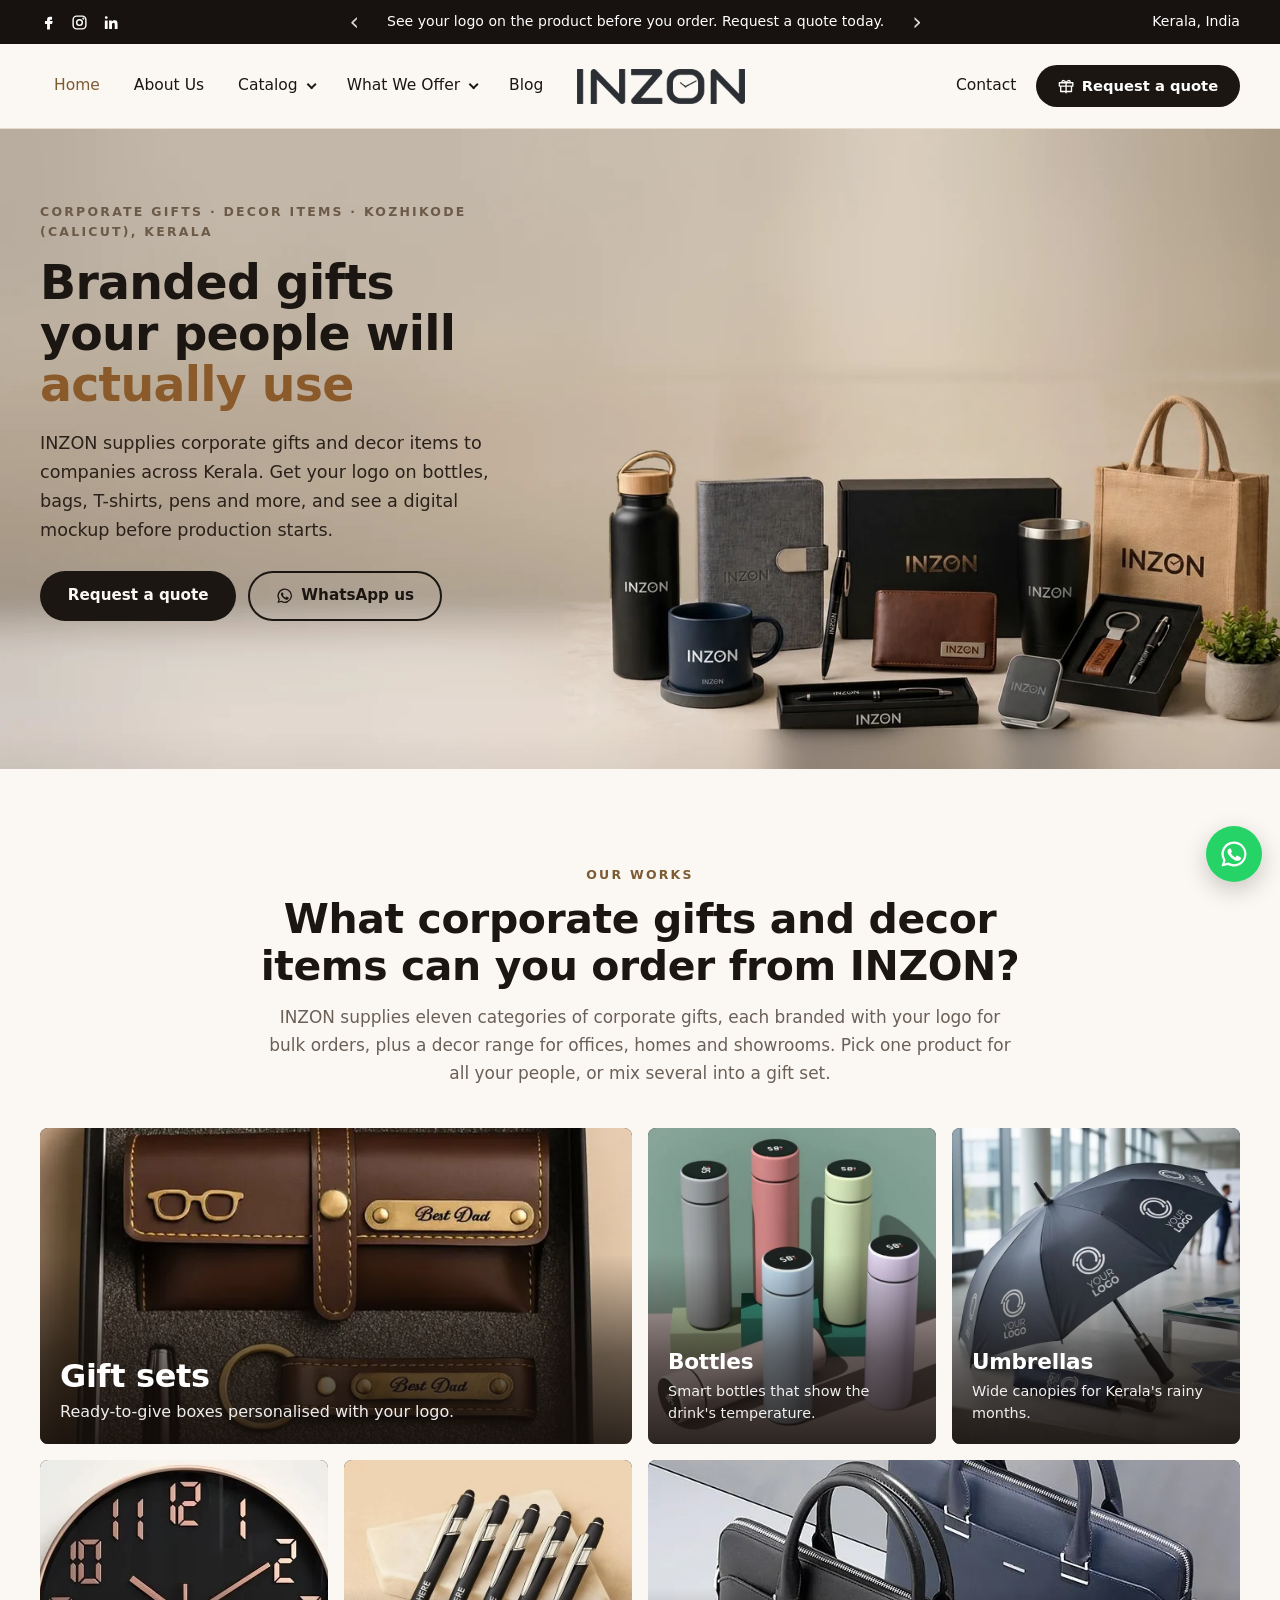
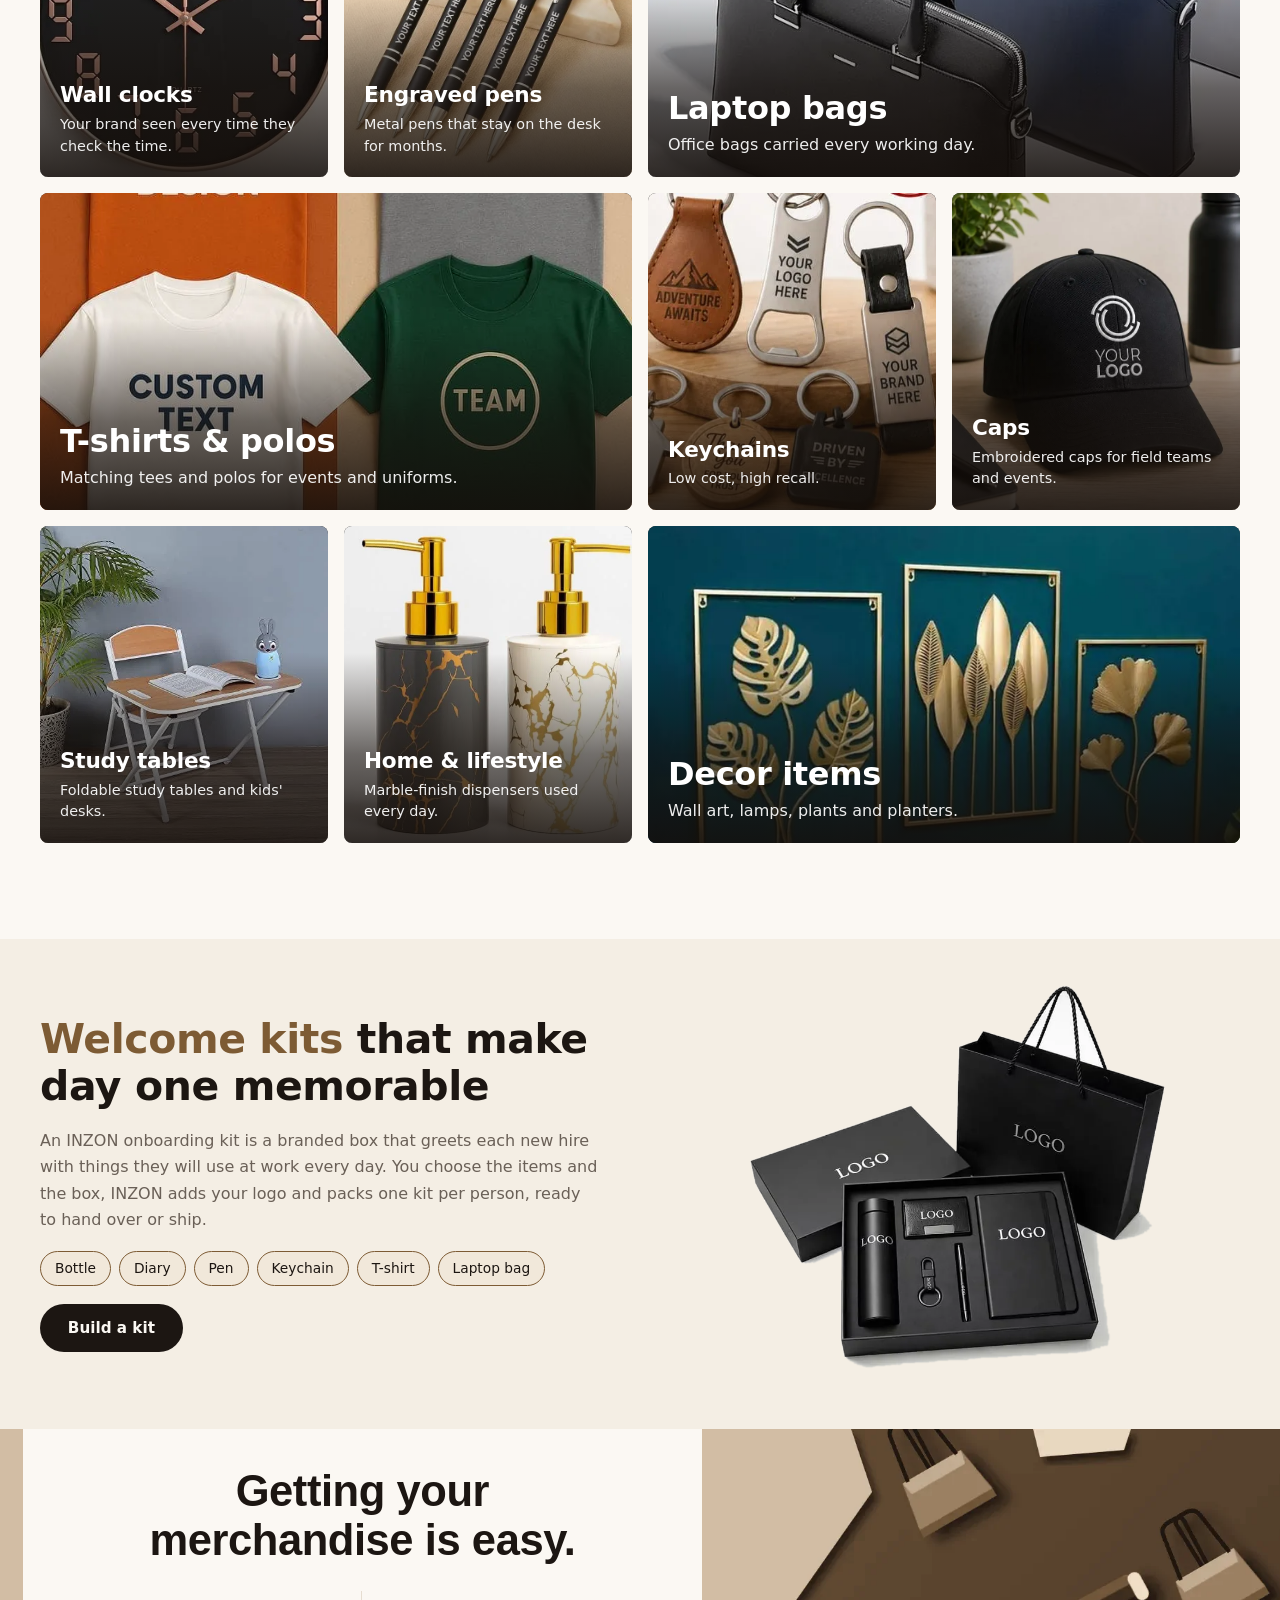
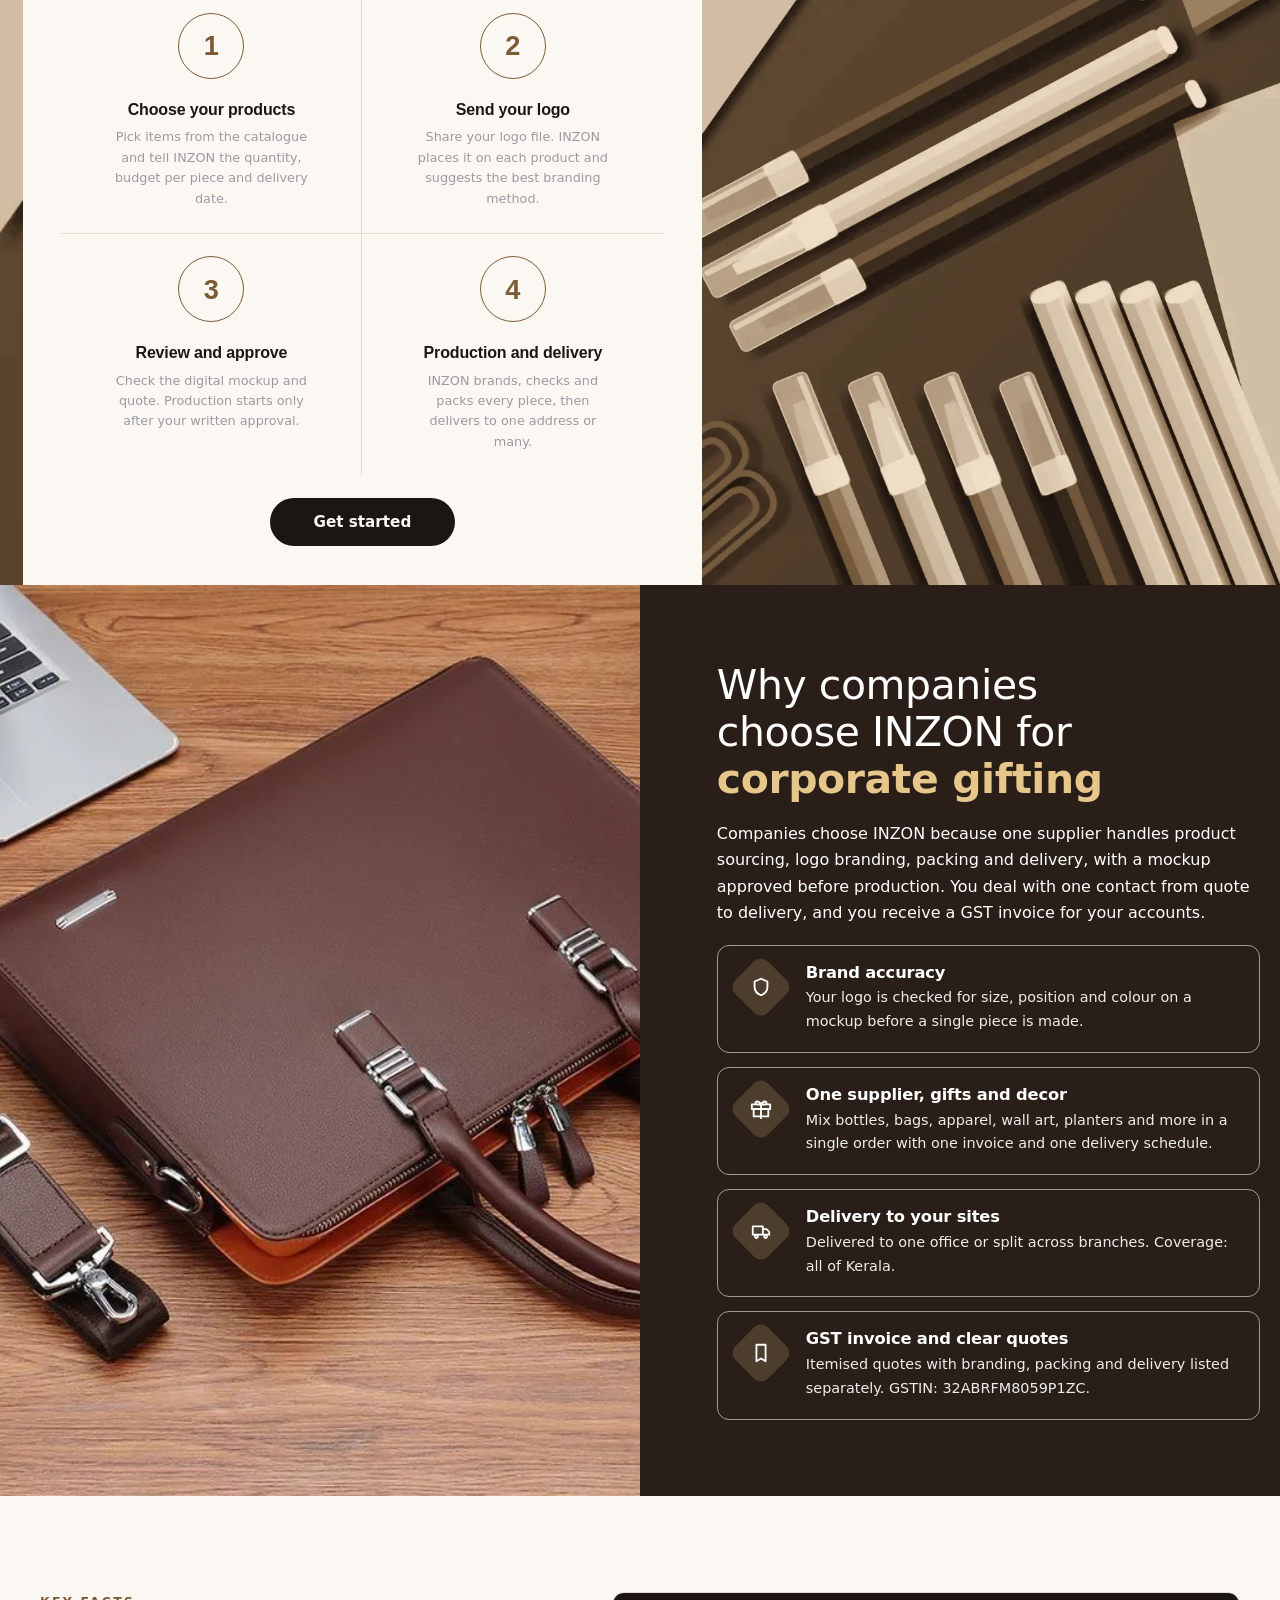
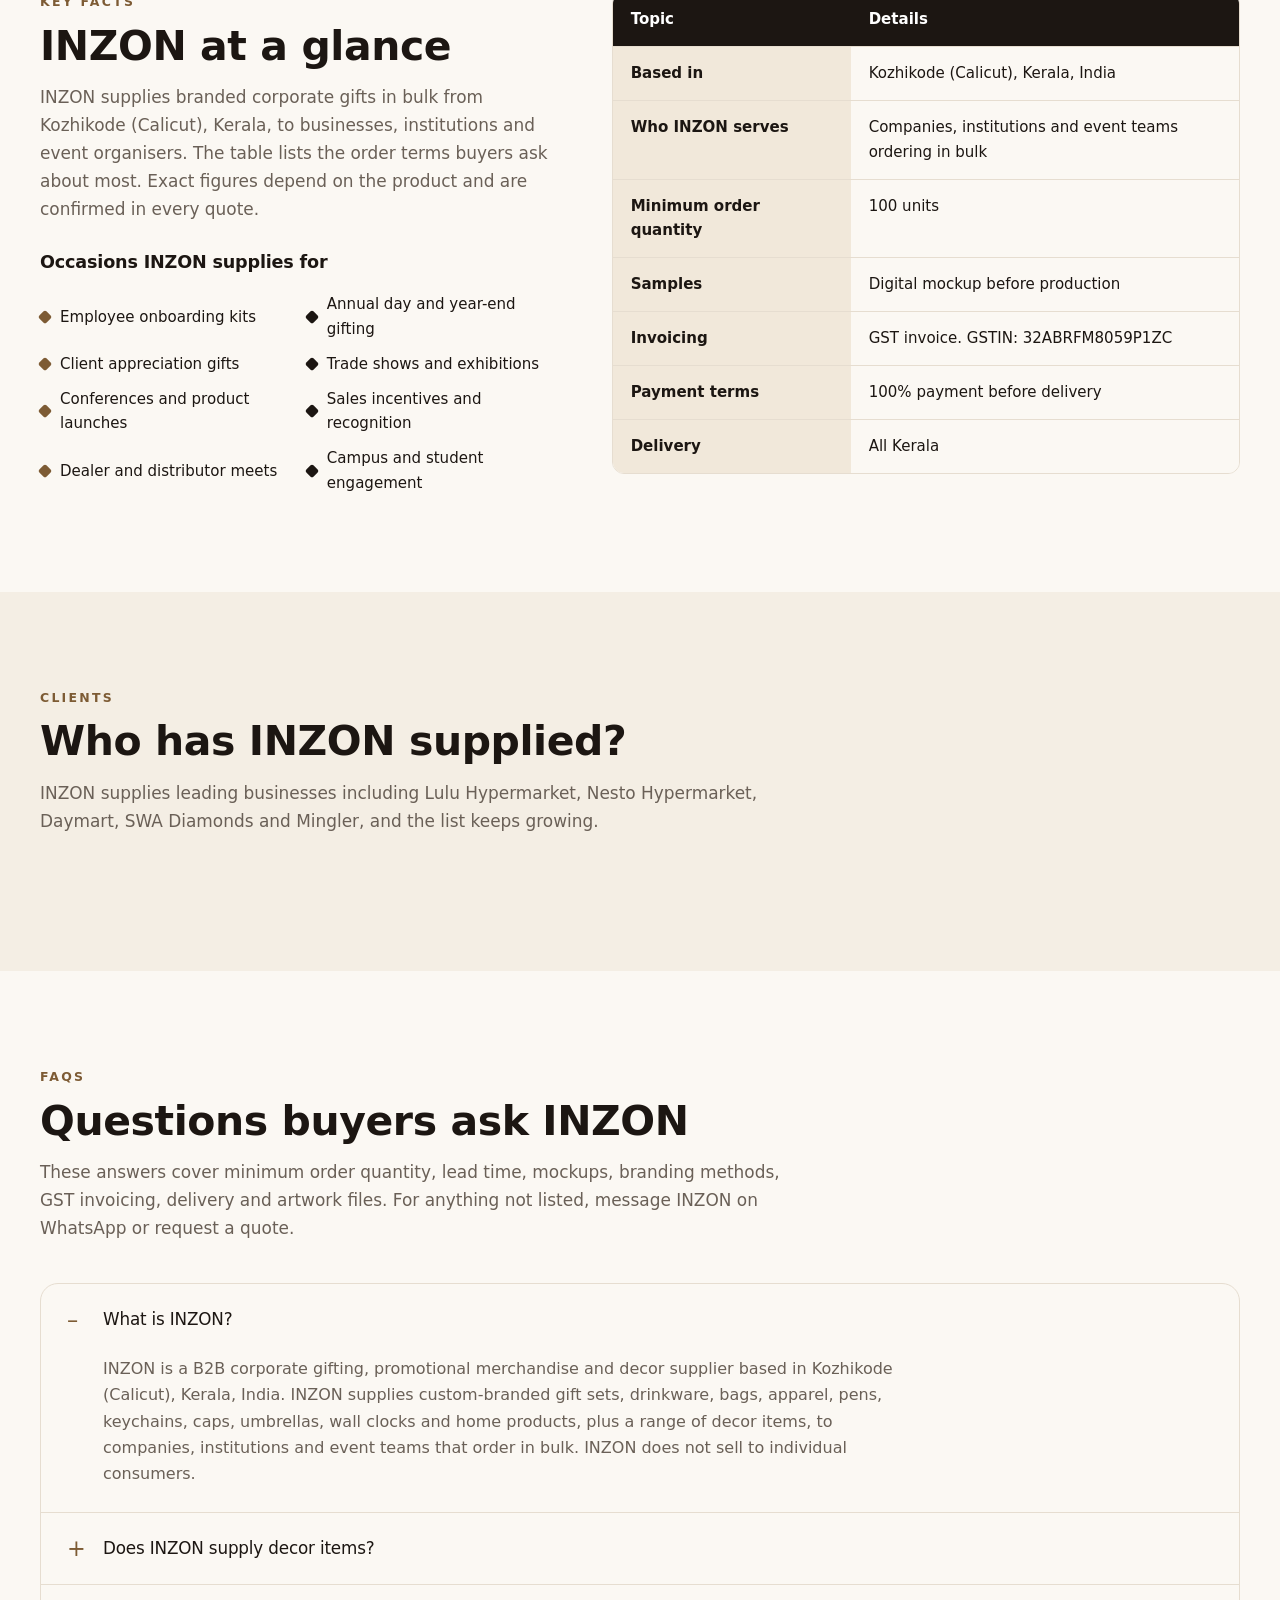
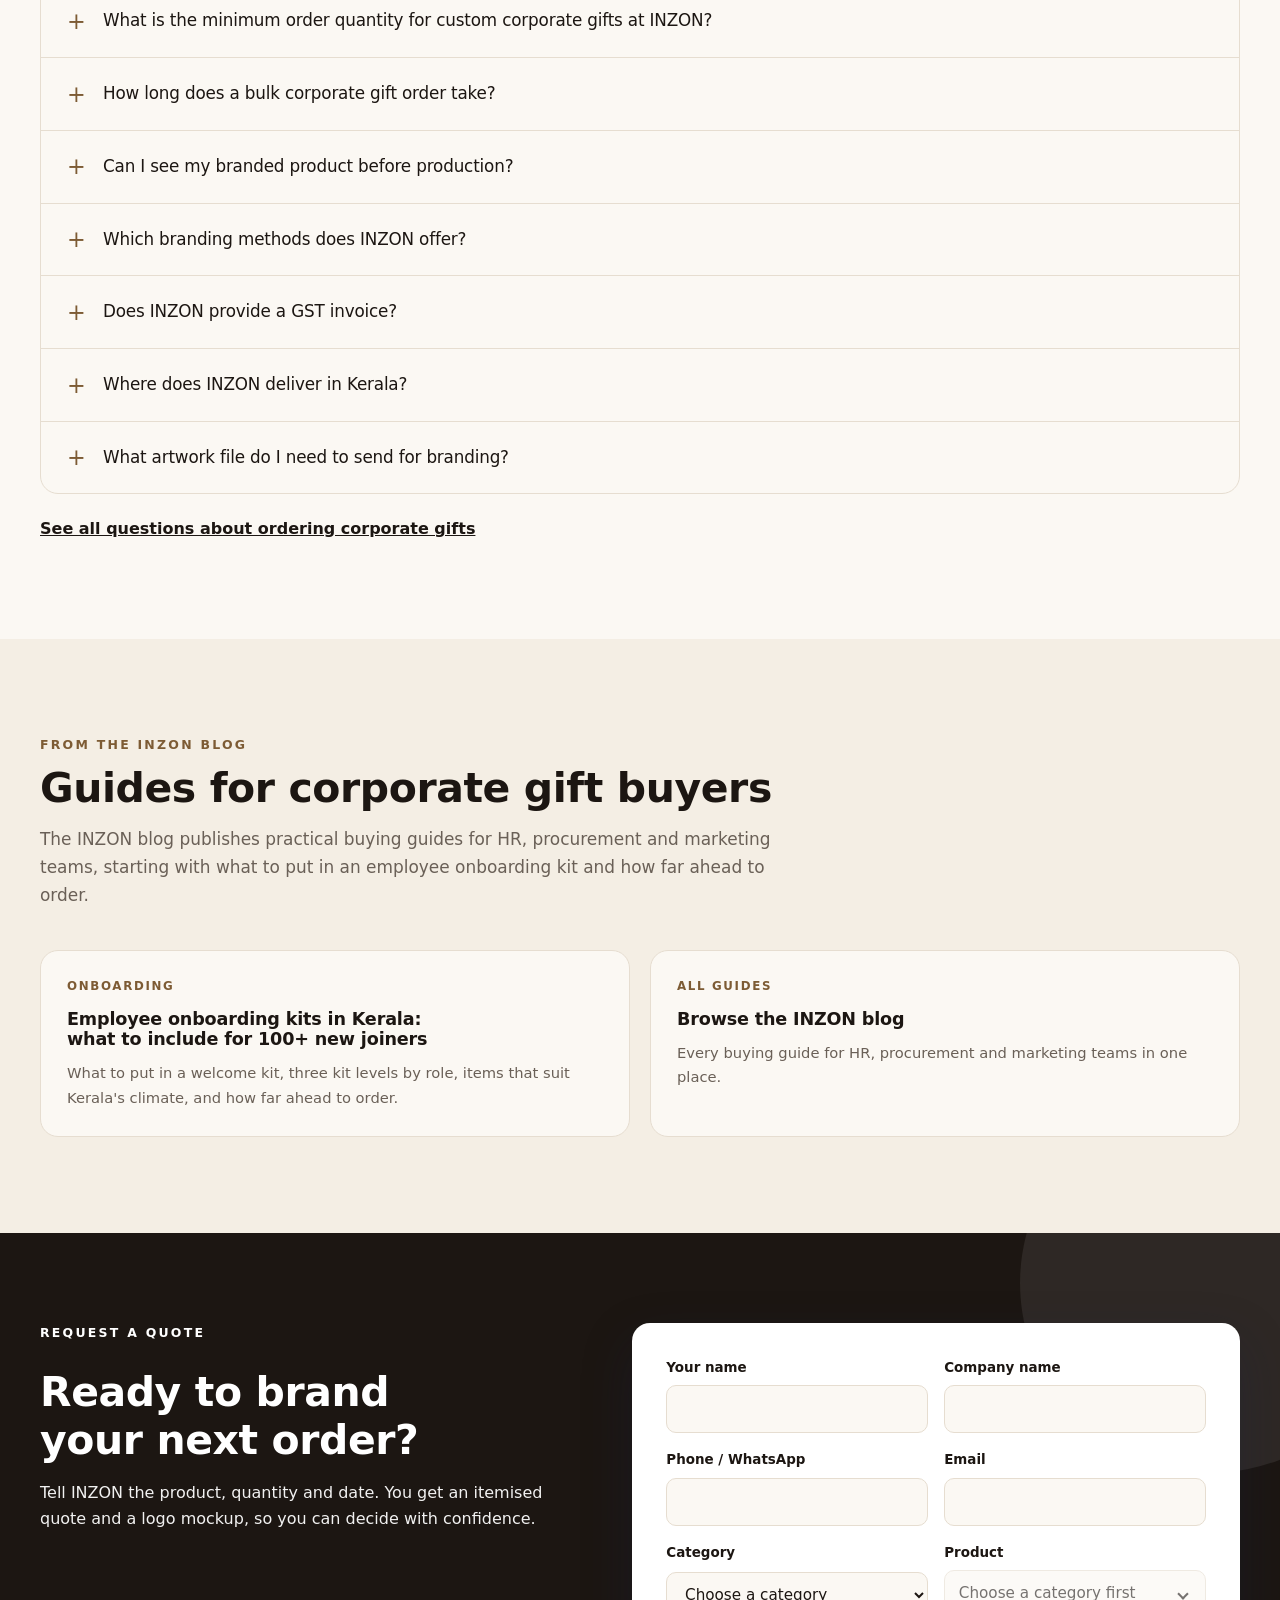
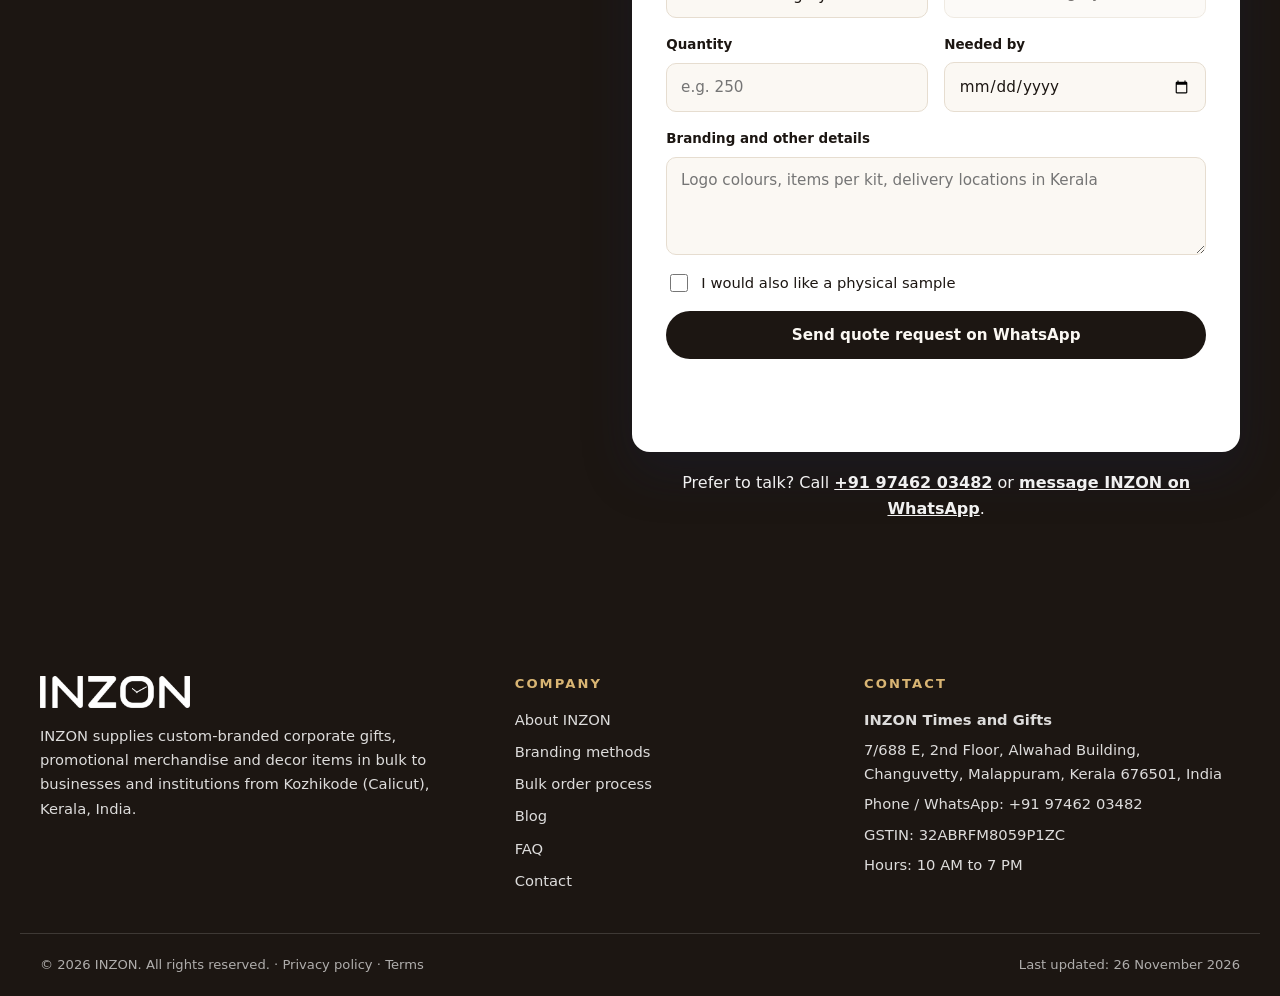
==== commit f758fec8: "Quote form: separate Category and Product drop-downs; products limited to the chosen category Co-Aut" ====
--- a/index.html
+++ b/index.html
@@ -10,7 +10,7 @@
 <html lang="en-IN">
 <head>
 <meta charset="utf-8">
-<meta http-equiv="Content-Security-Policy" content="default-src 'self'; script-src 'self' 'sha256-NwPH90b8ltyQ6VLyhwEfcVWKKYyL/1aDOcv7PTA3PoQ=' 'sha256-SOJ41Isrb3dfAiQIJgz/Ao6DT0rQ4tWRVYMws+jQTK8=' 'sha256-K+GEFvgaBl8kboNnM4xeFv59WiNDQJhRUMBAaithdew='; style-src 'self' https://fonts.googleapis.com; style-src-attr 'unsafe-inline'; font-src https://fonts.gstatic.com; img-src 'self' data:; connect-src 'self'; form-action 'none'; base-uri 'self'; object-src 'none'; upgrade-insecure-requests">
+<meta http-equiv="Content-Security-Policy" content="default-src 'self'; script-src 'self' 'sha256-NwPH90b8ltyQ6VLyhwEfcVWKKYyL/1aDOcv7PTA3PoQ=' 'sha256-SOJ41Isrb3dfAiQIJgz/Ao6DT0rQ4tWRVYMws+jQTK8=' 'sha256-7gZ/kL+CNwBavqvjssS8kNzgLf7LfmX/bytyJozoeew='; style-src 'self' https://fonts.googleapis.com; style-src-attr 'unsafe-inline'; font-src https://fonts.gstatic.com; img-src 'self' data:; connect-src 'self'; form-action 'none'; base-uri 'self'; object-src 'none'; upgrade-insecure-requests">
 <meta name="referrer" content="strict-origin-when-cross-origin">
 <meta name="viewport" content="width=device-width, initial-scale=1, viewport-fit=cover">
 <title>INZON | Corporate Gifts, Decor &amp; Branded Merchandise, Kozhikode</title>
@@ -584,26 +584,14 @@
         <div class="field"><label for="q-company">Company name</label><input id="q-company" name="company" type="text" autocomplete="organization" required></div>
         <div class="field"><label for="q-phone">Phone / WhatsApp</label><input id="q-phone" name="phone" type="tel" autocomplete="tel" required></div>
         <div class="field"><label for="q-email">Email</label><input id="q-email" name="email" type="email" autocomplete="email"></div>
+        <div class="field"><label for="q-category">Category</label>
+          <select id="q-category" name="category"><option value="">Choose a category</option><option>Gift sets and kits</option><option>Bottles and flasks</option><option>Bags</option><option>T-shirts and polos</option><option>Caps</option><option>Pens</option><option>Keychains</option><option>Wall and table clocks</option><option>Study tables</option><option>Home and lifestyle</option><option>Wall art and mirrors</option><option>Macrame wall hangings</option><option>Table decor</option><option>Table lamps</option><option>Artificial plants</option><option>Planters and vases</option><option>Key holders</option><option>Storage and organisers</option><option>Mixed / not sure yet</option></select></div>
         <div class="field picker"><label id="q-product-label">Product</label>
           <input type="hidden" id="q-product" name="product" value="">
-          <button type="button" class="pick-btn" id="q-product-btn" aria-haspopup="listbox" aria-expanded="false" aria-labelledby="q-product-label q-product-btn"><span class="pick-cur">Choose a product</span><span class="pick-caret" aria-hidden="true"></span></button>
+          <button type="button" class="pick-btn" id="q-product-btn" aria-haspopup="listbox" aria-expanded="false" aria-labelledby="q-product-label q-product-btn" disabled><span class="pick-cur">Choose a category first</span><span class="pick-caret" aria-hidden="true"></span></button>
           <div class="pick-panel" id="q-product-list" role="group" aria-labelledby="q-product-label" hidden>
-            <input type="search" class="pick-search" id="q-product-search" placeholder="Search products" aria-label="Search products" autocomplete="off">
-            <ul class="pick-list" id="q-product-items">
-<li><button type="button" class="pick-opt pick-mixed" data-value="Mixed / not sure yet"><span class="pick-ph" aria-hidden="true">+</span><span>Mixed / not sure yet</span></button></li>
-<li><button type="button" class="pick-opt" data-value="Gift sets"><img src="assets/img/brown-leather-wallet-keychain-pen-and-glasses-case-set.webp" alt="" width="44" height="44" loading="lazy"><span>Gift sets</span></button></li>
-<li><button type="button" class="pick-opt" data-value="Bottles"><img src="assets/img/smart-temperature-display-bottles.webp" alt="" width="44" height="44" loading="lazy"><span>Bottles</span></button></li>
-<li><button type="button" class="pick-opt" data-value="Umbrellas"><img src="assets/img/branded-golf-and-folding-umbrellas.webp" alt="" width="44" height="44" loading="lazy"><span>Umbrellas</span></button></li>
-<li><button type="button" class="pick-opt" data-value="T-shirts &amp; polos"><img src="assets/img/custom-printed-tshirts-and-polo.webp" alt="" width="44" height="44" loading="lazy"><span>T-shirts &amp; polos</span></button></li>
-<li><button type="button" class="pick-opt" data-value="Engraved pens"><img src="assets/img/engraved-black-metal-pens.webp" alt="" width="44" height="44" loading="lazy"><span>Engraved pens</span></button></li>
-<li><button type="button" class="pick-opt" data-value="Keychains"><img src="assets/img/engraved-metal-leather-wooden-keychains.webp" alt="" width="44" height="44" loading="lazy"><span>Keychains</span></button></li>
-<li><button type="button" class="pick-opt" data-value="Caps"><img src="assets/img/embroidered-logo-black-cap.webp" alt="" width="44" height="44" loading="lazy"><span>Caps</span></button></li>
-<li><button type="button" class="pick-opt" data-value="Study tables"><img src="assets/img/catalog/foldable-kids-study-table-and-chair-oak.webp" alt="" width="44" height="44" loading="lazy"><span>Study tables</span></button></li>
-<li><button type="button" class="pick-opt" data-value="Laptop bags"><img src="assets/img/leather-laptop-bags-black-navy.webp" alt="" width="44" height="44" loading="lazy"><span>Laptop bags</span></button></li>
-<li><button type="button" class="pick-opt" data-value="Wall clocks"><img src="assets/img/rose-gold-black-wall-clock.webp" alt="" width="44" height="44" loading="lazy"><span>Wall clocks</span></button></li>
-<li><button type="button" class="pick-opt" data-value="Home &amp; lifestyle"><img src="assets/img/marble-finish-soap-dispensers.webp" alt="" width="44" height="44" loading="lazy"><span>Home &amp; lifestyle</span></button></li>
-<li><button type="button" class="pick-opt" data-value="Decor items"><img src="assets/img/catalog/gold-leaf-metal-wall-frames-set-of-three.webp" alt="" width="44" height="44" loading="lazy"><span>Decor items</span></button></li>
-            </ul>
+            <input type="search" class="pick-search" id="q-product-search" placeholder="Search in this category" aria-label="Search products in this category" autocomplete="off" hidden>
+            <ul class="pick-list" id="q-product-items"></ul>
           </div></div>
         <div class="field"><label for="q-qty">Quantity</label><input id="q-qty" name="qty" type="number" min="100" step="1" inputmode="numeric" placeholder="e.g. 250" required></div>
         <div class="field"><label for="q-date">Needed by</label><input id="q-date" name="date" type="date"></div>
@@ -662,72 +650,78 @@
 (function () {
   var form = document.getElementById('quote-form');
   var select = document.getElementById('q-product');
+  var catSel = document.getElementById('q-category');
   var pbtn = document.getElementById('q-product-btn'), plist = document.getElementById('q-product-list');
   var pitems = document.getElementById('q-product-items'), psearch = document.getElementById('q-product-search');
-  var CATALOG_URL = '/products/', loaded = false;
-  function pick(val, thumb) {
-    select.value = val;
-    var cur = pbtn.querySelector('.pick-cur');
-    cur.textContent = val || 'Choose a product';
+  var CATALOG_URL = '/products/', data = null, dataP = null, item = '';
+  function setValue() {
+    var c = catSel.value;
+    select.value = !c ? '' : (item && c !== 'Mixed / not sure yet') ? item + ' (' + c + ')' : c;
+  }
+  function setCur(text, thumb) {
+    var cur = pbtn.querySelector('.pick-cur'); cur.textContent = text;
     var old = pbtn.querySelector('img'); if (old) old.remove();
     if (thumb) { var im = thumb.cloneNode(); im.removeAttribute('loading'); pbtn.insertBefore(im, cur); }
   }
   function closeList() { plist.hidden = true; pbtn.setAttribute('aria-expanded', 'false'); }
-  function bindOpt(b) {
-    b.addEventListener('click', function () { pick(b.getAttribute('data-value'), b.querySelector('img')); closeList(); pbtn.focus(); });
-  }
-  pitems.querySelectorAll('.pick-opt').forEach(bindOpt);
-  // The full item list comes from the Products page, so new catalog items show up here automatically.
-  function loadCatalog() {
-    if (loaded) return; loaded = true;
-    fetch(CATALOG_URL).then(function (r) { if (!r.ok) throw 0; return r.text(); }).then(function (t) {
-      var doc = new DOMParser().parseFromString(t, 'text/html');
-      var base = new URL(CATALOG_URL, location.href), groups = [], by = {};
+  // The categories and items come from the Products page, so anything added to the catalog shows up here automatically.
+  function getData() {
+    if (dataP) return dataP;
+    dataP = fetch(CATALOG_URL).then(function (r) { if (!r.ok) throw 0; return r.text(); }).then(function (t) {
+      var doc = new DOMParser().parseFromString(t, 'text/html'), base = new URL(CATALOG_URL, location.href), order = [], by = {};
       doc.querySelectorAll('.catalog-card').forEach(function (card) {
         var h3 = card.querySelector('h3'), im = card.querySelector('img'), cat = card.querySelector('.cc-cat');
         if (!h3 || !im || !cat) return;
         var c = cat.textContent.trim();
-        if (!by[c]) { by[c] = []; groups.push(c); }
+        if (!by[c]) { by[c] = []; order.push(c); }
         by[c].push({ title: h3.textContent.trim(), src: new URL(im.getAttribute('src'), base).href });
       });
-      if (!groups.length) return;
-      var mixed = pitems.querySelector('.pick-mixed'), keep = mixed ? mixed.parentNode : null;
-      pitems.textContent = '';
-      if (keep) pitems.appendChild(keep);
-      groups.forEach(function (c) {
-        var head = document.createElement('li'); head.className = 'pick-head'; head.textContent = c; pitems.appendChild(head);
-        by[c].forEach(function (it) {
-          var li = document.createElement('li'), b = document.createElement('button'), img = document.createElement('img'), s = document.createElement('span');
-          b.type = 'button'; b.className = 'pick-opt'; b.setAttribute('data-value', it.title + ' (' + c + ')');
-          img.src = it.src; img.alt = ''; img.width = 44; img.height = 44; img.loading = 'lazy';
-          s.textContent = it.title; b.appendChild(img); b.appendChild(s); li.appendChild(b); pitems.appendChild(li); bindOpt(b);
-        });
+      if (!order.length) throw 0;
+      data = by;
+      var keep = catSel.value;
+      catSel.textContent = '';
+      [['', 'Choose a category']].concat(order.map(function (c) { return [c, c]; }), [['Mixed / not sure yet', 'Mixed / not sure yet']]).forEach(function (p) {
+        var o = document.createElement('option'); if (p[0]) o.value = p[0]; o.textContent = p[1]; catSel.appendChild(o);
       });
-    }).catch(function () { loaded = false; });
+      catSel.value = keep; return by;
+    }).catch(function () { dataP = null; return null; });
+    return dataP;
   }
+  function renderItems(c) {
+    pitems.textContent = ''; psearch.value = ''; item = ''; setCur('Choose a product', null);
+    var list = (data && data[c]) || [];
+    list.forEach(function (it) {
+      var li = document.createElement('li'), b = document.createElement('button'), img = document.createElement('img'), s = document.createElement('span');
+      b.type = 'button'; b.className = 'pick-opt';
+      img.src = it.src; img.alt = ''; img.width = 44; img.height = 44; img.loading = 'lazy';
+      s.textContent = it.title; b.appendChild(img); b.appendChild(s); li.appendChild(b); pitems.appendChild(li);
+      b.addEventListener('click', function () { item = it.title; setCur(it.title, img); setValue(); closeList(); pbtn.focus(); });
+    });
+    psearch.hidden = list.length < 10;
+    pbtn.disabled = !list.length;
+    if (!list.length) setCur(c && c !== 'Mixed / not sure yet' ? 'Products load when you are online' : (c ? 'Not needed, we will help you choose' : 'Choose a category first'), null);
+  }
+  catSel.addEventListener('focus', getData);
+  catSel.addEventListener('pointerdown', getData);
+  catSel.addEventListener('change', function () {
+    closeList(); setValue();
+    var c = catSel.value;
+    if (!c || c === 'Mixed / not sure yet') { renderItems(c); return; }
+    pbtn.disabled = true; setCur('Loading products...', null);
+    getData().then(function () { if (catSel.value === c) { renderItems(c); setValue(); } });
+  });
   psearch.addEventListener('input', function () {
-    var q = psearch.value.trim().toLowerCase(), head = null, any = false;
-    var rows = pitems.children;
-    for (var i = 0; i < rows.length; i++) {
-      var li = rows[i];
-      if (li.classList.contains('pick-head')) { li.hidden = false; continue; }
-      li.hidden = !!q && li.textContent.toLowerCase().indexOf(q) < 0;
-    }
-    for (var j = 0; j < rows.length; j++) {
-      if (!rows[j].classList.contains('pick-head')) continue;
-      var k = j + 1, vis = false;
-      while (k < rows.length && !rows[k].classList.contains('pick-head')) { if (!rows[k].hidden) vis = true; k++; }
-      rows[j].hidden = !vis;
-    }
+    var q = psearch.value.trim().toLowerCase();
+    Array.prototype.forEach.call(pitems.children, function (li) { li.hidden = !!q && li.textContent.toLowerCase().indexOf(q) < 0; });
   });
   pbtn.addEventListener('click', function () {
     var open = plist.hidden; plist.hidden = !open; pbtn.setAttribute('aria-expanded', open ? 'true' : 'false');
-    if (open) { loadCatalog(); psearch.focus({ preventScroll: true }); }
+    if (open && !psearch.hidden) psearch.focus({ preventScroll: true });
   });
   document.addEventListener('click', function (e) { if (!e.target.closest('.picker')) closeList(); });
   document.addEventListener('keydown', function (e) { if (e.key === 'Escape' && !plist.hidden) { closeList(); pbtn.focus(); } });
   document.querySelectorAll('[data-product]').forEach(function (a) {
-    a.addEventListener('click', function () { var v = a.getAttribute('data-product'); pick(v, null); });
+    a.addEventListener('click', function () { var v = a.getAttribute('data-product'); catSel.value = v; setValue(); });
   });
   if (!form) return;
   form.addEventListener('submit', function (e) {
--- a/assets/css/styles.css
+++ b/assets/css/styles.css
@@ -739,3 +739,5 @@
 .pick-opt:hover, .pick-opt:focus-visible { background: var(--paper-alt); outline: none; }
 .pick-opt img { width: 44px; height: 44px; }
 .pick-ph { width: 44px; height: 44px; border-radius: 6px; background: var(--paper-alt); display: grid; place-items: center; font-size: 1.4rem; color: var(--teal); flex: none; }
+
+.pick-btn:disabled { opacity: .6; cursor: not-allowed; }
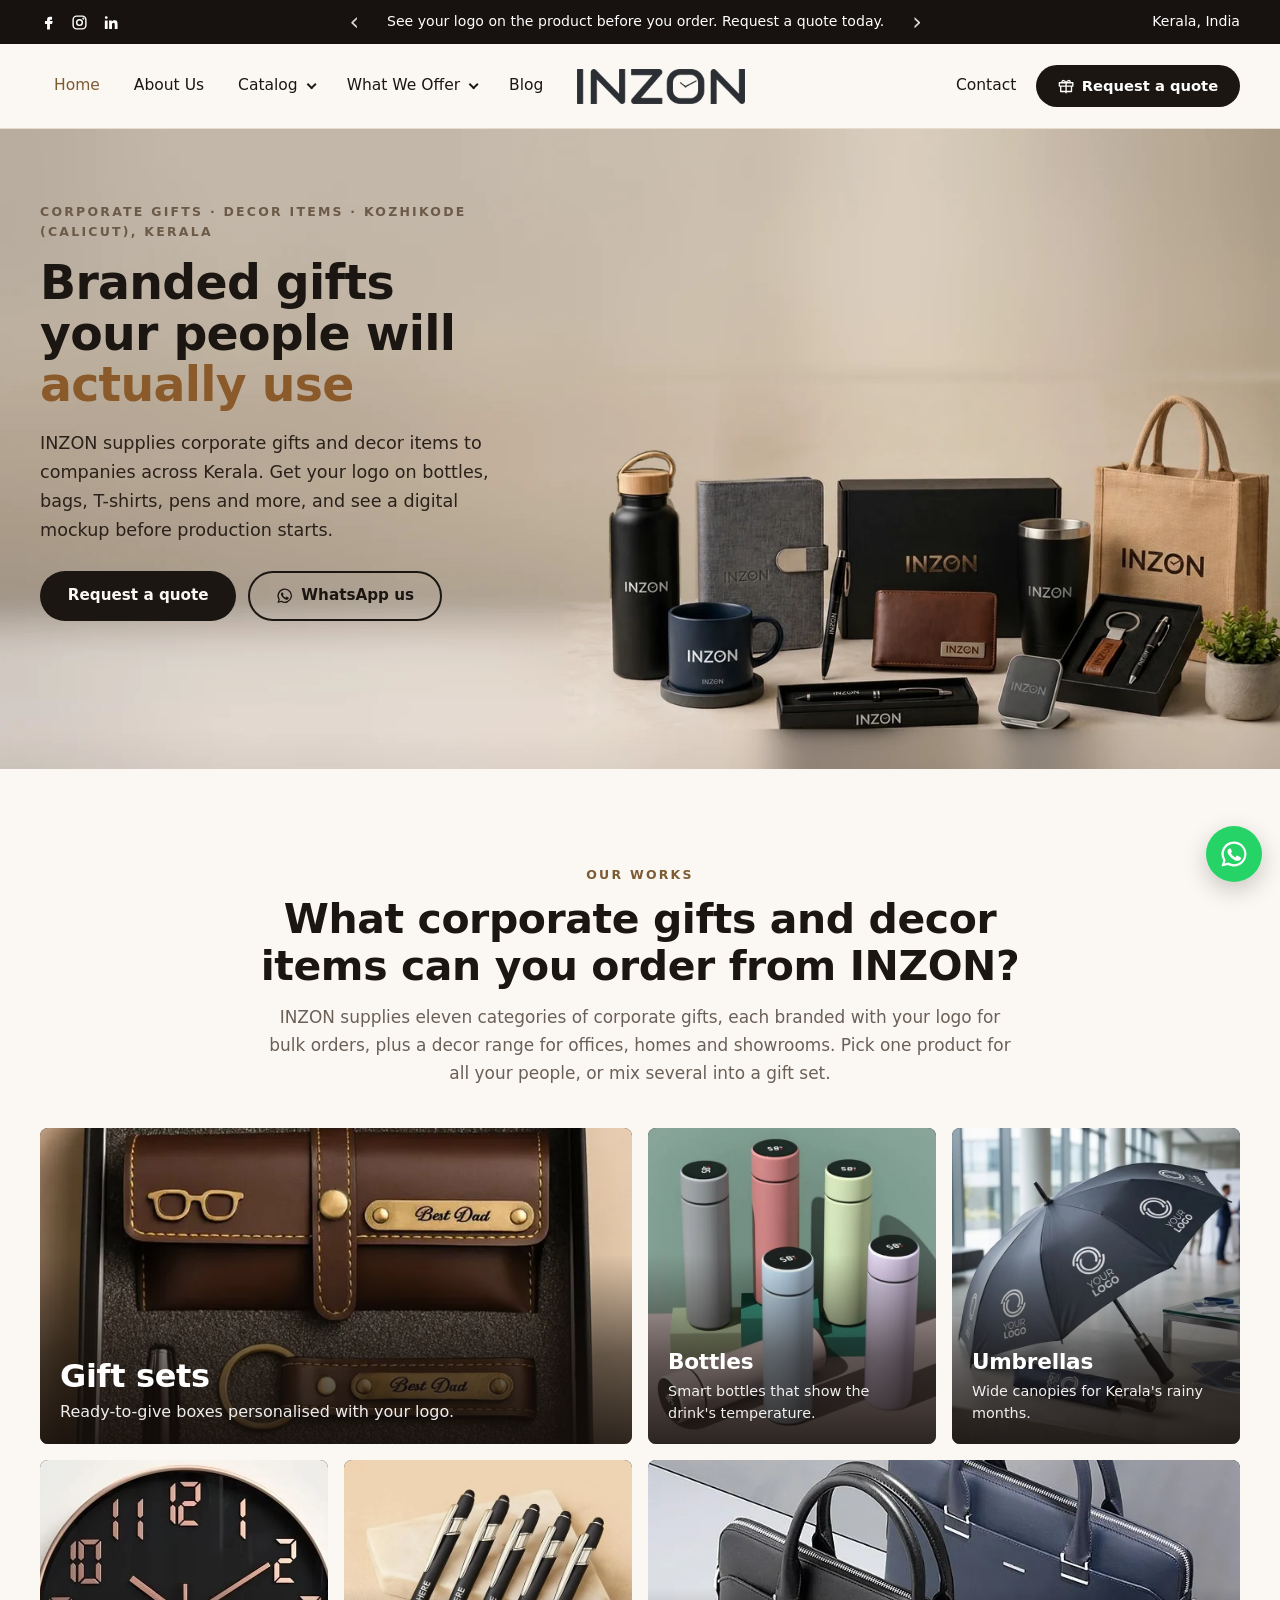
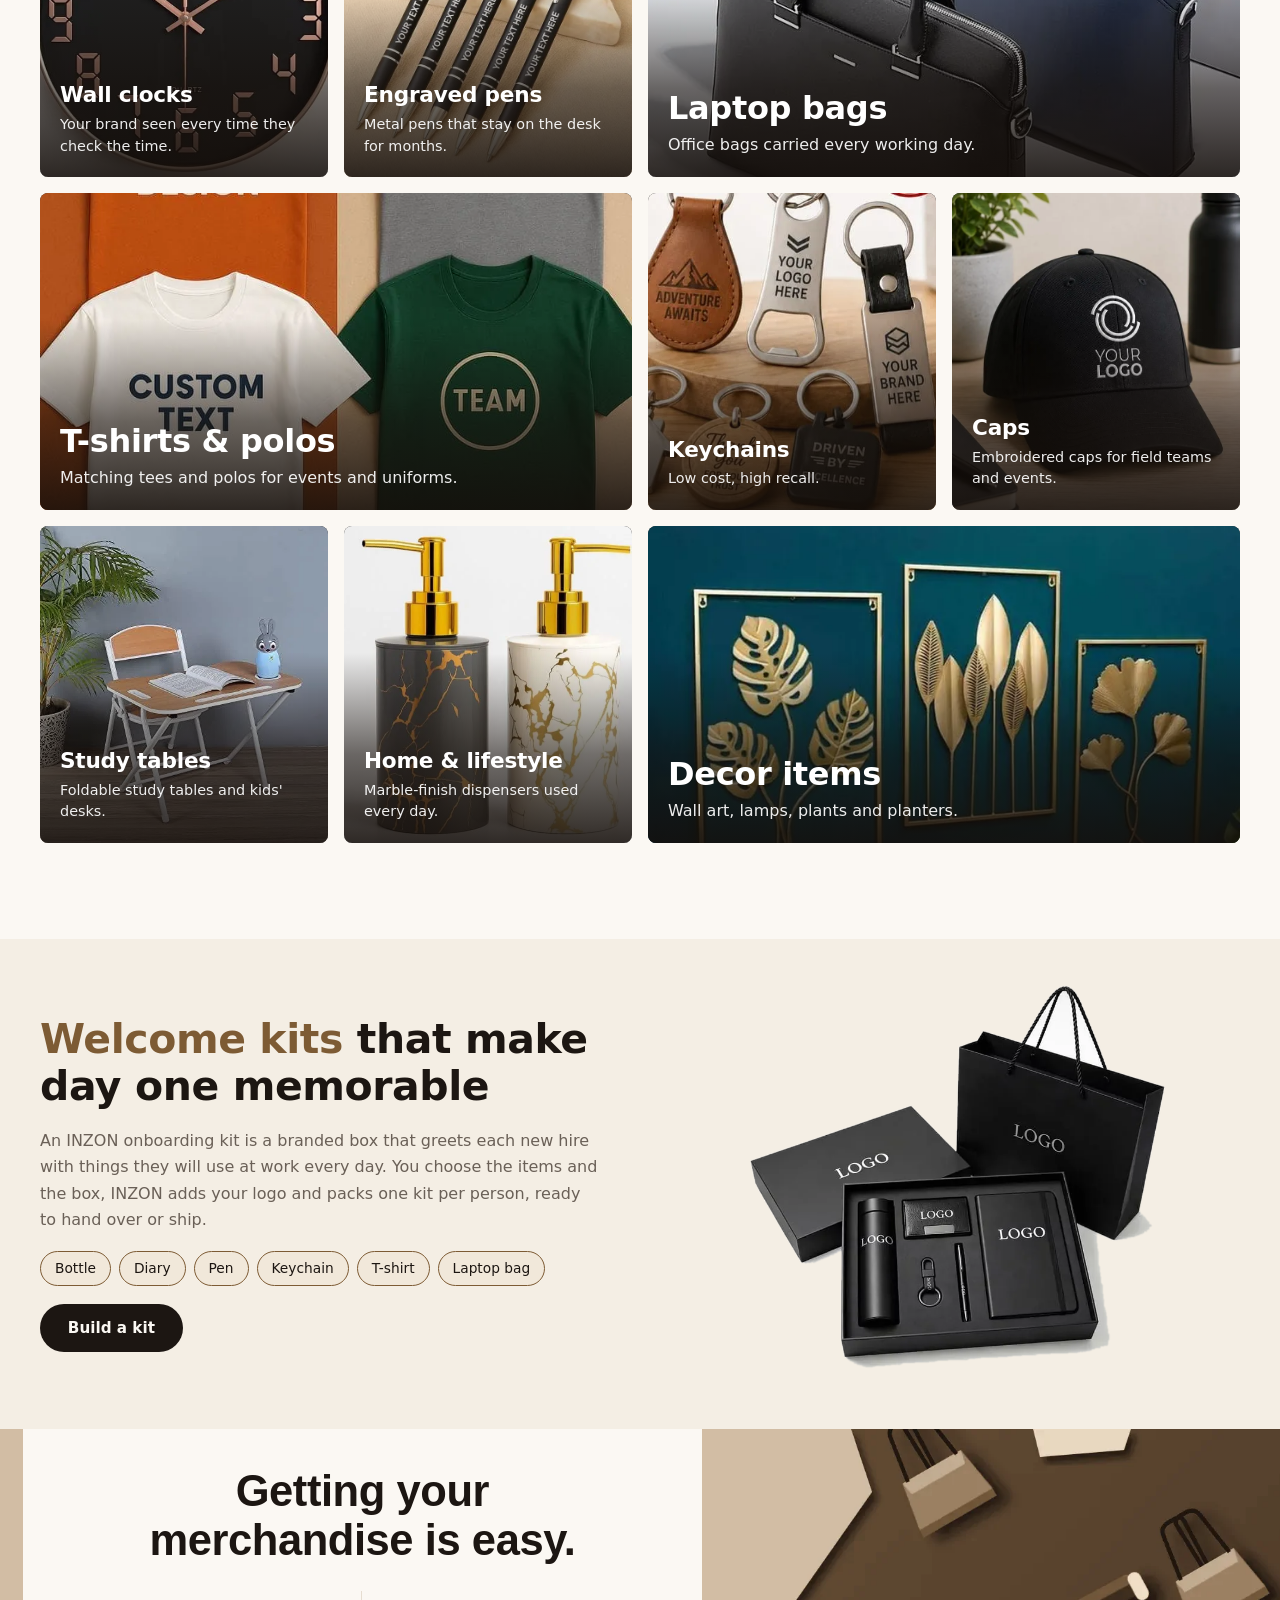
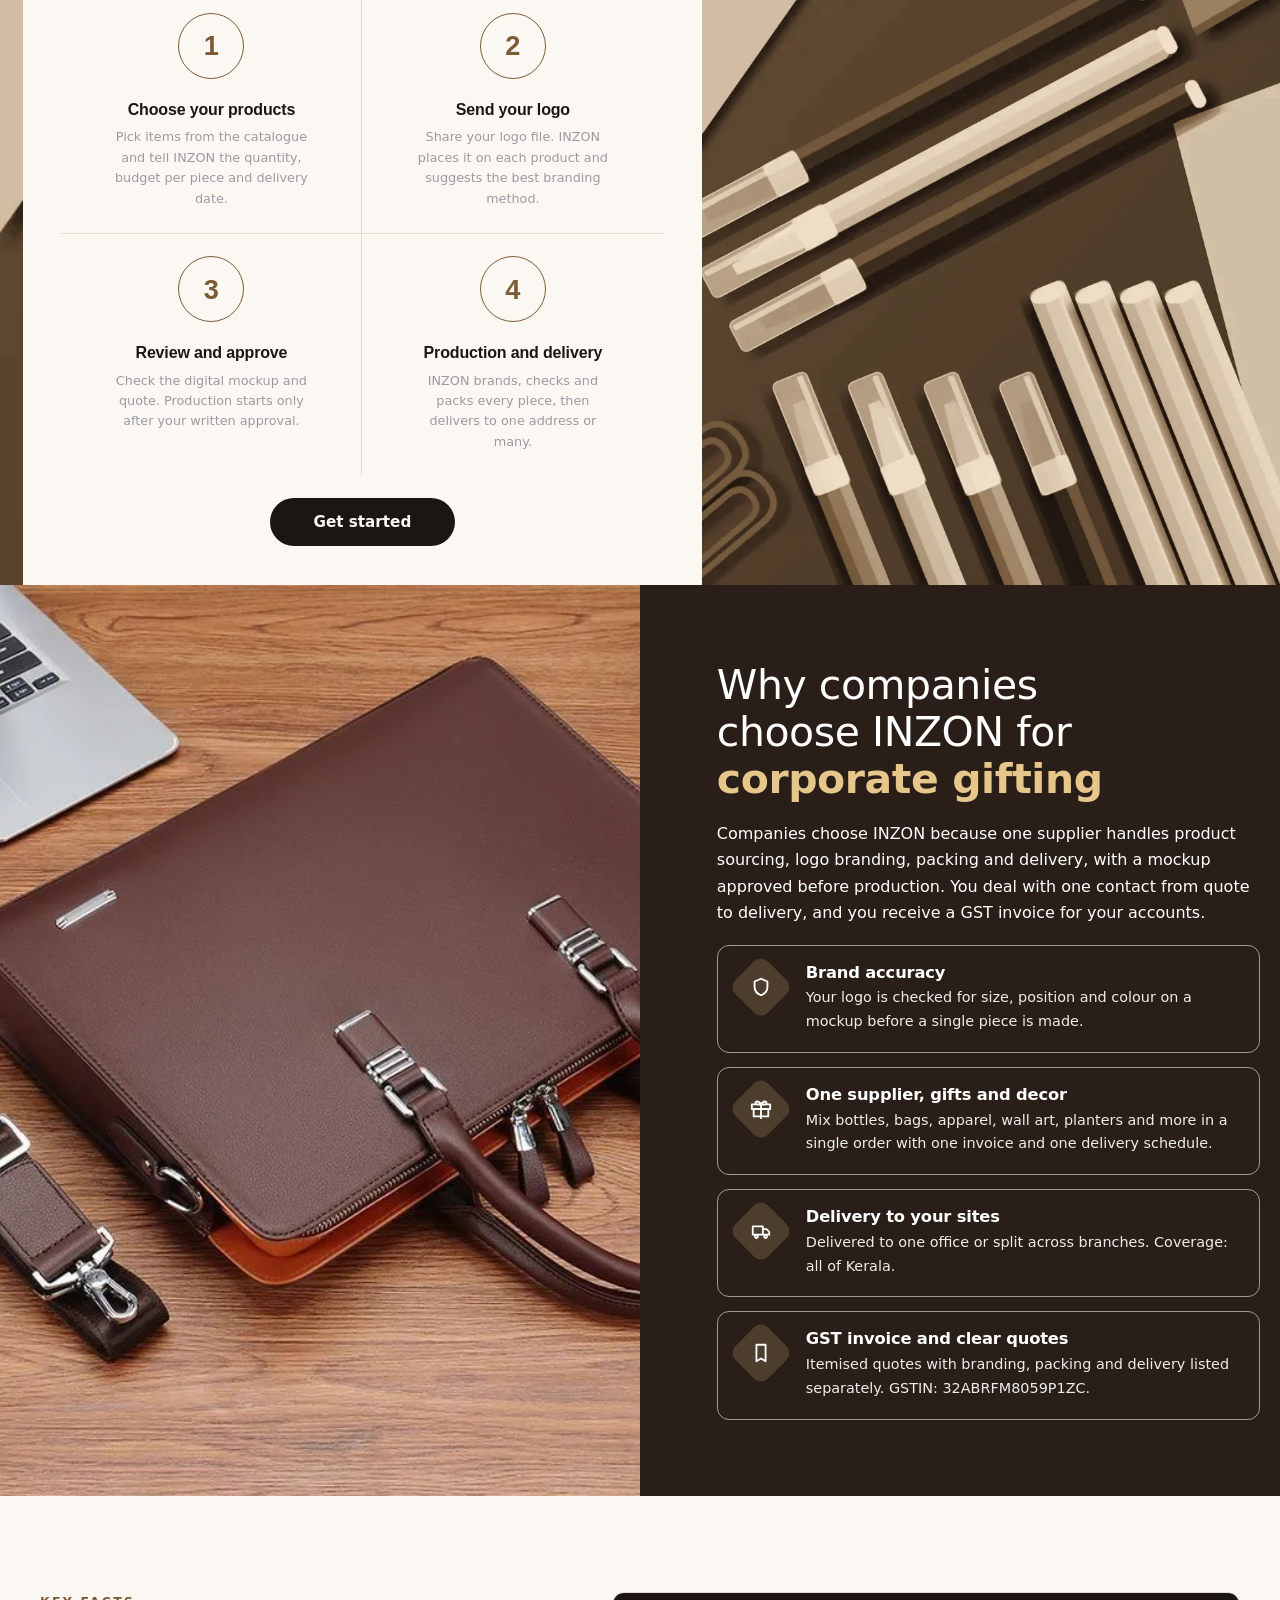
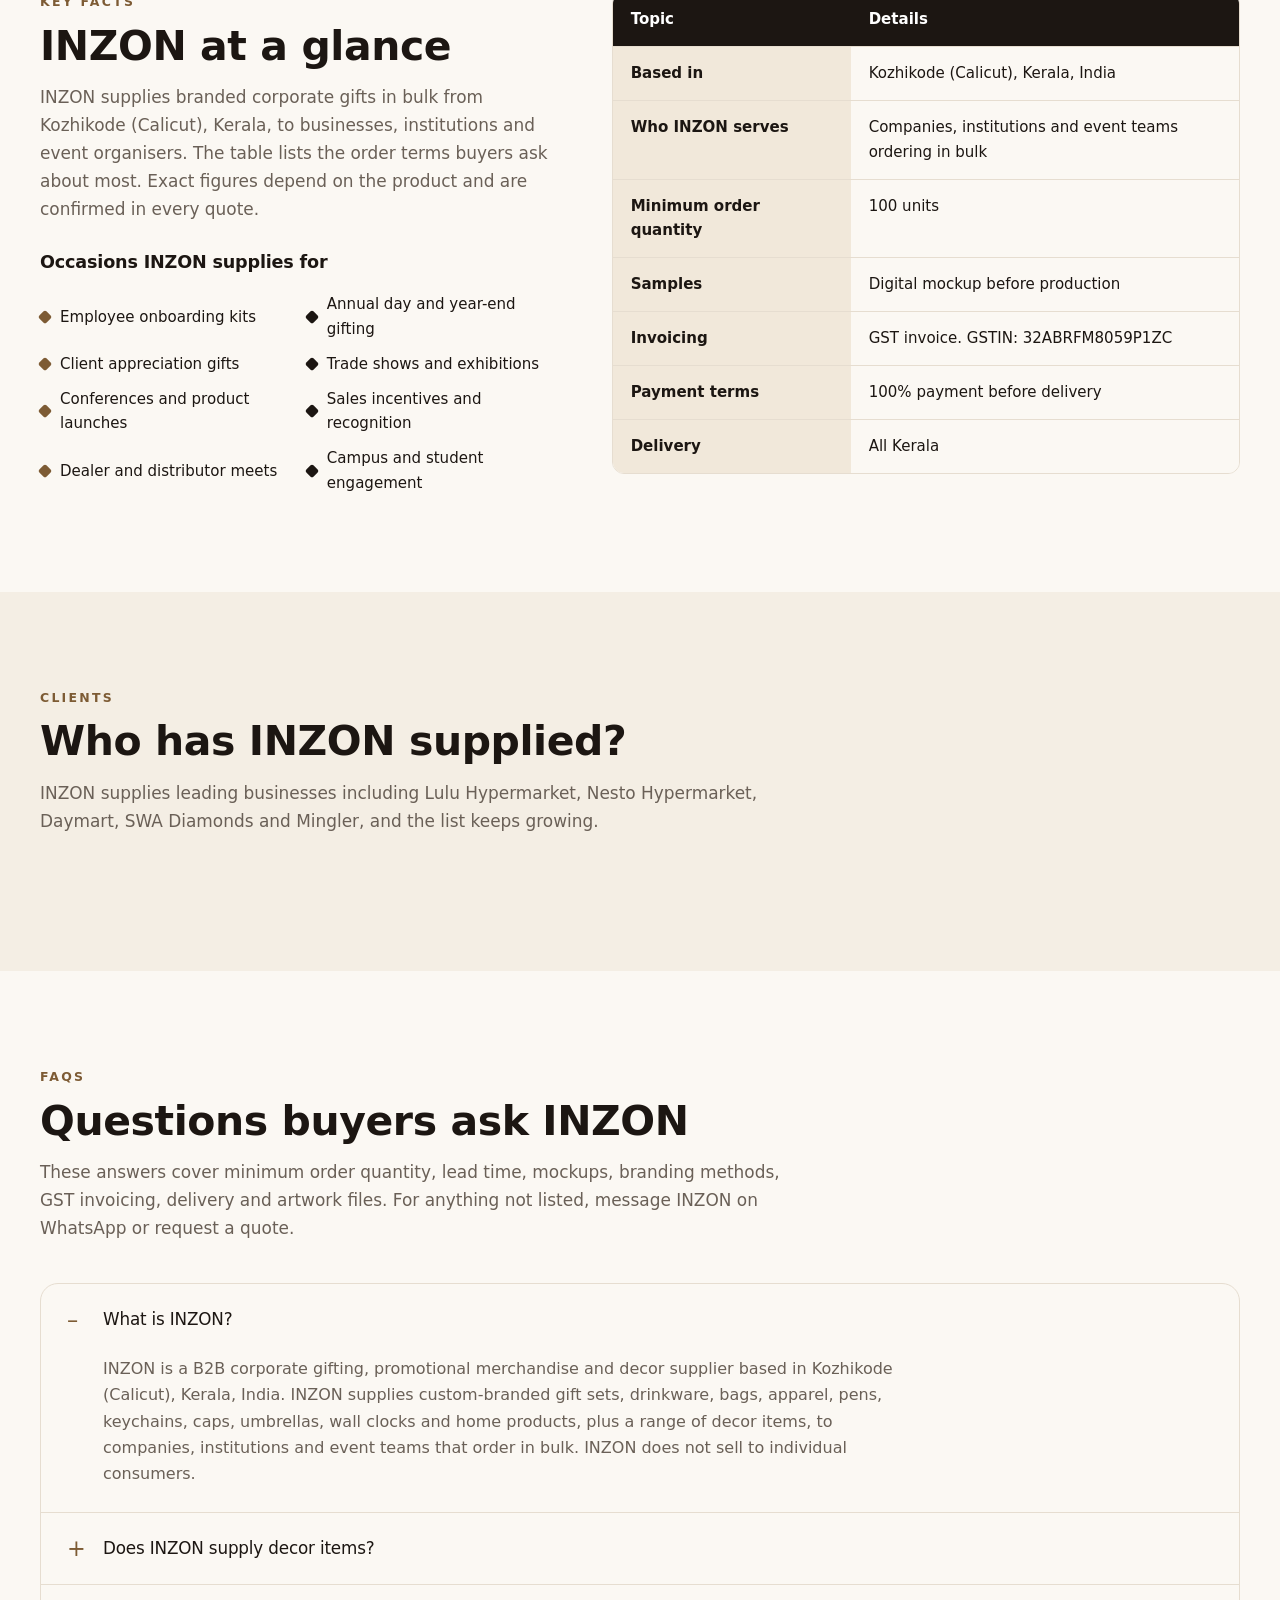
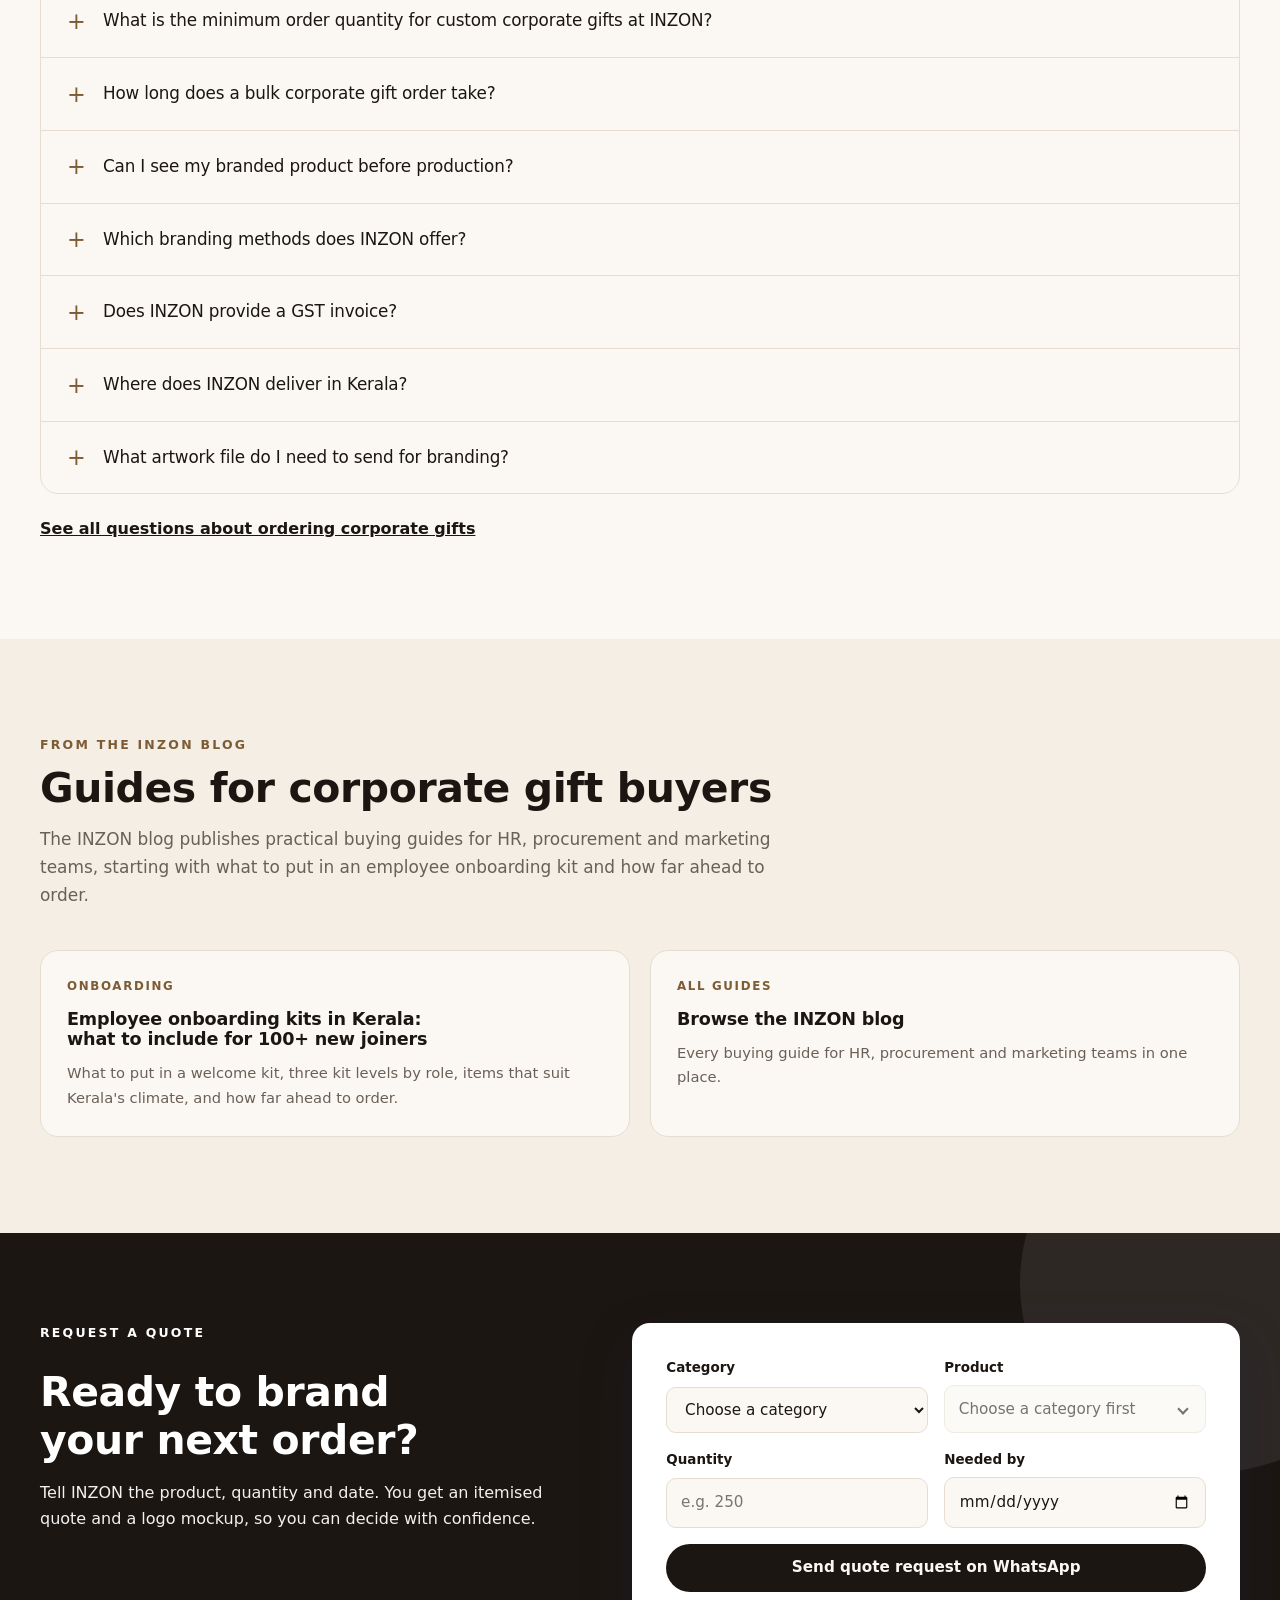
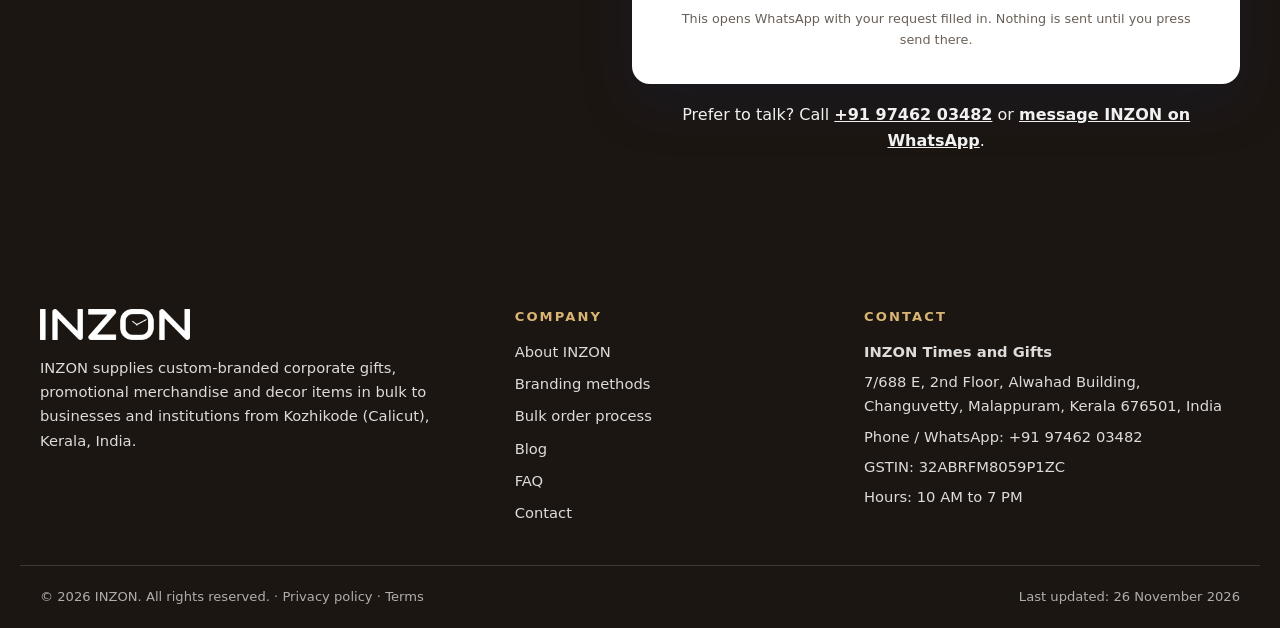
==== commit 828a2d49: "Quote form: keep only category, product, quantity and date Remove name, company, phone, email, brand" ====
--- a/index.html
+++ b/index.html
@@ -10,7 +10,7 @@
 <html lang="en-IN">
 <head>
 <meta charset="utf-8">
-<meta http-equiv="Content-Security-Policy" content="default-src 'self'; script-src 'self' 'sha256-NwPH90b8ltyQ6VLyhwEfcVWKKYyL/1aDOcv7PTA3PoQ=' 'sha256-SOJ41Isrb3dfAiQIJgz/Ao6DT0rQ4tWRVYMws+jQTK8=' 'sha256-7gZ/kL+CNwBavqvjssS8kNzgLf7LfmX/bytyJozoeew='; style-src 'self' https://fonts.googleapis.com; style-src-attr 'unsafe-inline'; font-src https://fonts.gstatic.com; img-src 'self' data:; connect-src 'self'; form-action 'none'; base-uri 'self'; object-src 'none'; upgrade-insecure-requests">
+<meta http-equiv="Content-Security-Policy" content="default-src 'self'; script-src 'self' 'sha256-NwPH90b8ltyQ6VLyhwEfcVWKKYyL/1aDOcv7PTA3PoQ=' 'sha256-SOJ41Isrb3dfAiQIJgz/Ao6DT0rQ4tWRVYMws+jQTK8=' 'sha256-uRsTt+qcu/YU50NX/DP2n53GaPj3ujRJpOROrZa95r8='; style-src 'self' https://fonts.googleapis.com; style-src-attr 'unsafe-inline'; font-src https://fonts.gstatic.com; img-src 'self' data:; connect-src 'self'; form-action 'none'; base-uri 'self'; object-src 'none'; upgrade-insecure-requests">
 <meta name="referrer" content="strict-origin-when-cross-origin">
 <meta name="viewport" content="width=device-width, initial-scale=1, viewport-fit=cover">
 <title>INZON | Corporate Gifts, Decor &amp; Branded Merchandise, Kozhikode</title>
@@ -580,10 +580,6 @@
       </div>
       <div class="quote-side">
       <form class="quote-form" id="quote-form" novalidate>
-        <div class="field"><label for="q-name">Your name</label><input id="q-name" name="name" type="text" autocomplete="name" required></div>
-        <div class="field"><label for="q-company">Company name</label><input id="q-company" name="company" type="text" autocomplete="organization" required></div>
-        <div class="field"><label for="q-phone">Phone / WhatsApp</label><input id="q-phone" name="phone" type="tel" autocomplete="tel" required></div>
-        <div class="field"><label for="q-email">Email</label><input id="q-email" name="email" type="email" autocomplete="email"></div>
         <div class="field"><label for="q-category">Category</label>
           <select id="q-category" name="category"><option value="">Choose a category</option><option>Gift sets and kits</option><option>Bottles and flasks</option><option>Bags</option><option>T-shirts and polos</option><option>Caps</option><option>Pens</option><option>Keychains</option><option>Wall and table clocks</option><option>Study tables</option><option>Home and lifestyle</option><option>Wall art and mirrors</option><option>Macrame wall hangings</option><option>Table decor</option><option>Table lamps</option><option>Artificial plants</option><option>Planters and vases</option><option>Key holders</option><option>Storage and organisers</option><option>Mixed / not sure yet</option></select></div>
         <div class="field picker"><label id="q-product-label">Product</label>
@@ -595,11 +591,9 @@
           </div></div>
         <div class="field"><label for="q-qty">Quantity</label><input id="q-qty" name="qty" type="number" min="100" step="1" inputmode="numeric" placeholder="e.g. 250" required></div>
         <div class="field"><label for="q-date">Needed by</label><input id="q-date" name="date" type="date"></div>
-        <div class="field full"><label for="q-msg">Branding and other details</label><textarea id="q-msg" name="msg" rows="3" placeholder="Logo colours, items per kit, delivery locations in Kerala"></textarea></div>
-        <label class="check full"><input id="q-sample" name="sample" type="checkbox"> I would also like a physical sample</label>
         <p class="form-error full" id="q-error" role="alert" hidden></p>
         <button class="btn btn-pink full" type="submit">Send quote request on WhatsApp</button>
-        <p class="form-note full">This opens WhatsApp with your details filled in. Nothing is sent until you press send there.</p>
+        <p class="form-note full">This opens WhatsApp with your request filled in. Nothing is sent until you press send there.</p>
       </form>
         <p class="quote-direct">Prefer to talk? Call <a href="tel:+919746203482">+91 97462 03482</a> or <a href="https://wa.me/919746203482">message INZON on WhatsApp</a>.</p>
       </div>
@@ -687,6 +681,7 @@
     }).catch(function () { dataP = null; return null; });
     return dataP;
   }
+  function choose(it, img) { item = it.title; setCur(it.title, img); setValue(); }
   function renderItems(c) {
     pitems.textContent = ''; psearch.value = ''; item = ''; setCur('Choose a product', null);
     var list = (data && data[c]) || [];
@@ -695,12 +690,29 @@
       b.type = 'button'; b.className = 'pick-opt';
       img.src = it.src; img.alt = ''; img.width = 44; img.height = 44; img.loading = 'lazy';
       s.textContent = it.title; b.appendChild(img); b.appendChild(s); li.appendChild(b); pitems.appendChild(li);
-      b.addEventListener('click', function () { item = it.title; setCur(it.title, img); setValue(); closeList(); pbtn.focus(); });
+      b.addEventListener('click', function () { choose(it, img); closeList(); pbtn.focus(); });
     });
     psearch.hidden = list.length < 10;
     pbtn.disabled = !list.length;
     if (!list.length) setCur(c && c !== 'Mixed / not sure yet' ? 'Products load when you are online' : (c ? 'Not needed, we will help you choose' : 'Choose a category first'), null);
   }
+  // Arriving from a catalog item's quote link (?category=...&product=...): pre-select both fields.
+  (function () {
+    var qp = new URLSearchParams(location.search), c = qp.get('category'), p = qp.get('product');
+    if (!c) return;
+    getData().then(function () {
+      var opt = Array.prototype.filter.call(catSel.options, function (o) { return o.value === c; })[0];
+      if (!opt) return;
+      catSel.value = c; setValue();
+      if (data && data[c]) {
+        renderItems(c);
+        data[c].forEach(function (it, i) {
+          if (it.title === p) choose(it, pitems.children[i].querySelector('img'));
+        });
+      }
+      catSel.scrollIntoView({ block: 'center' });
+    });
+  })();
   catSel.addEventListener('focus', getData);
   catSel.addEventListener('pointerdown', getData);
   catSel.addEventListener('change', function () {
@@ -727,20 +739,15 @@
   form.addEventListener('submit', function (e) {
     e.preventDefault();
     var f = form.elements, err = document.getElementById('q-error');
-    var miss = ['name', 'company', 'phone'].filter(function (k) { return !f[k].value.trim(); });
     var qty = parseInt(f.qty.value, 10);
-    if (miss.length || !(qty >= 100)) {
-      err.textContent = miss.length ? 'Please fill in your name, company and phone number.' : 'The minimum order quantity is 100 units.';
+    if (!f.category.value || !(qty >= 100)) {
+      err.textContent = !f.category.value ? 'Please choose a category.' : 'The minimum order quantity is 100 units.';
       err.hidden = false; return;
     }
     err.hidden = true;
     var lines = ['Quote request for INZON',
-      'Name: ' + f.name.value.trim(), 'Company: ' + f.company.value.trim(), 'Phone: ' + f.phone.value.trim(),
-      f.email.value.trim() ? 'Email: ' + f.email.value.trim() : '',
       'Product: ' + (f.product.value || 'Not chosen'), 'Quantity: ' + qty,
-      f.date.value ? 'Needed by: ' + f.date.value : '',
-      f.msg.value.trim() ? 'Details: ' + f.msg.value.trim() : '',
-      f.sample.checked ? 'Physical sample requested: yes' : ''].filter(Boolean);
+      f.date.value ? 'Needed by: ' + f.date.value : ''].filter(Boolean);
     window.open('https://wa.me/919746203482?text=' + encodeURIComponent(lines.join('\n')), '_blank', 'noopener');
   });
 })();
--- a/assets/css/styles.css
+++ b/assets/css/styles.css
@@ -386,6 +386,7 @@
 .check input { width: 18px; height: 18px; accent-color: var(--pink); }
 .form-error { color: #b3261e; background: #fdecea; border-radius: 10px; padding: 10px 14px; font-size: .9rem; margin: 0; }
 .form-note { font-size: .8rem; color: var(--muted); text-align: center; margin: 0; }
+.quote-form .form-note { color: var(--muted); }
 .quote-form .btn { width: 100%; }
 @media (max-width: 900px) { .quote-band .wrap.quote-grid { grid-template-columns: 1fr; } }
 @media (max-width: 520px) { .quote-form { grid-template-columns: 1fr; } }
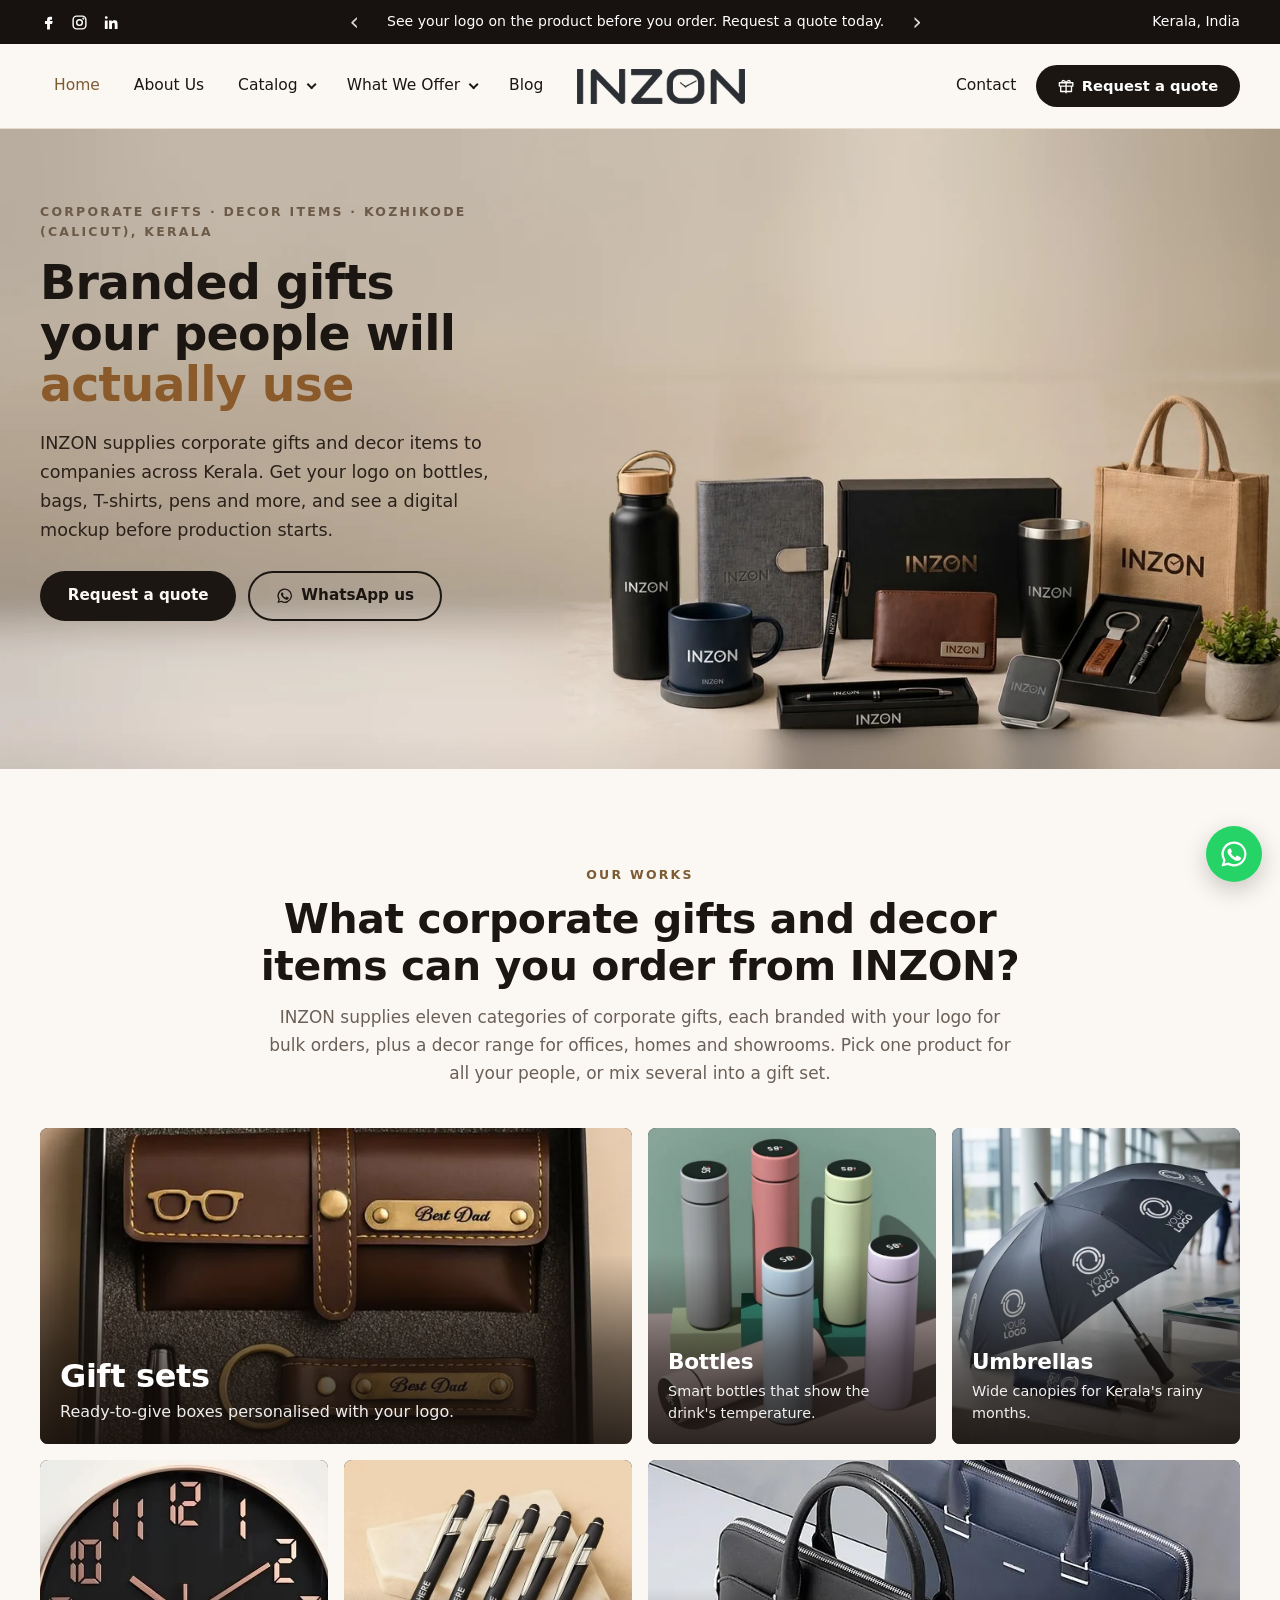
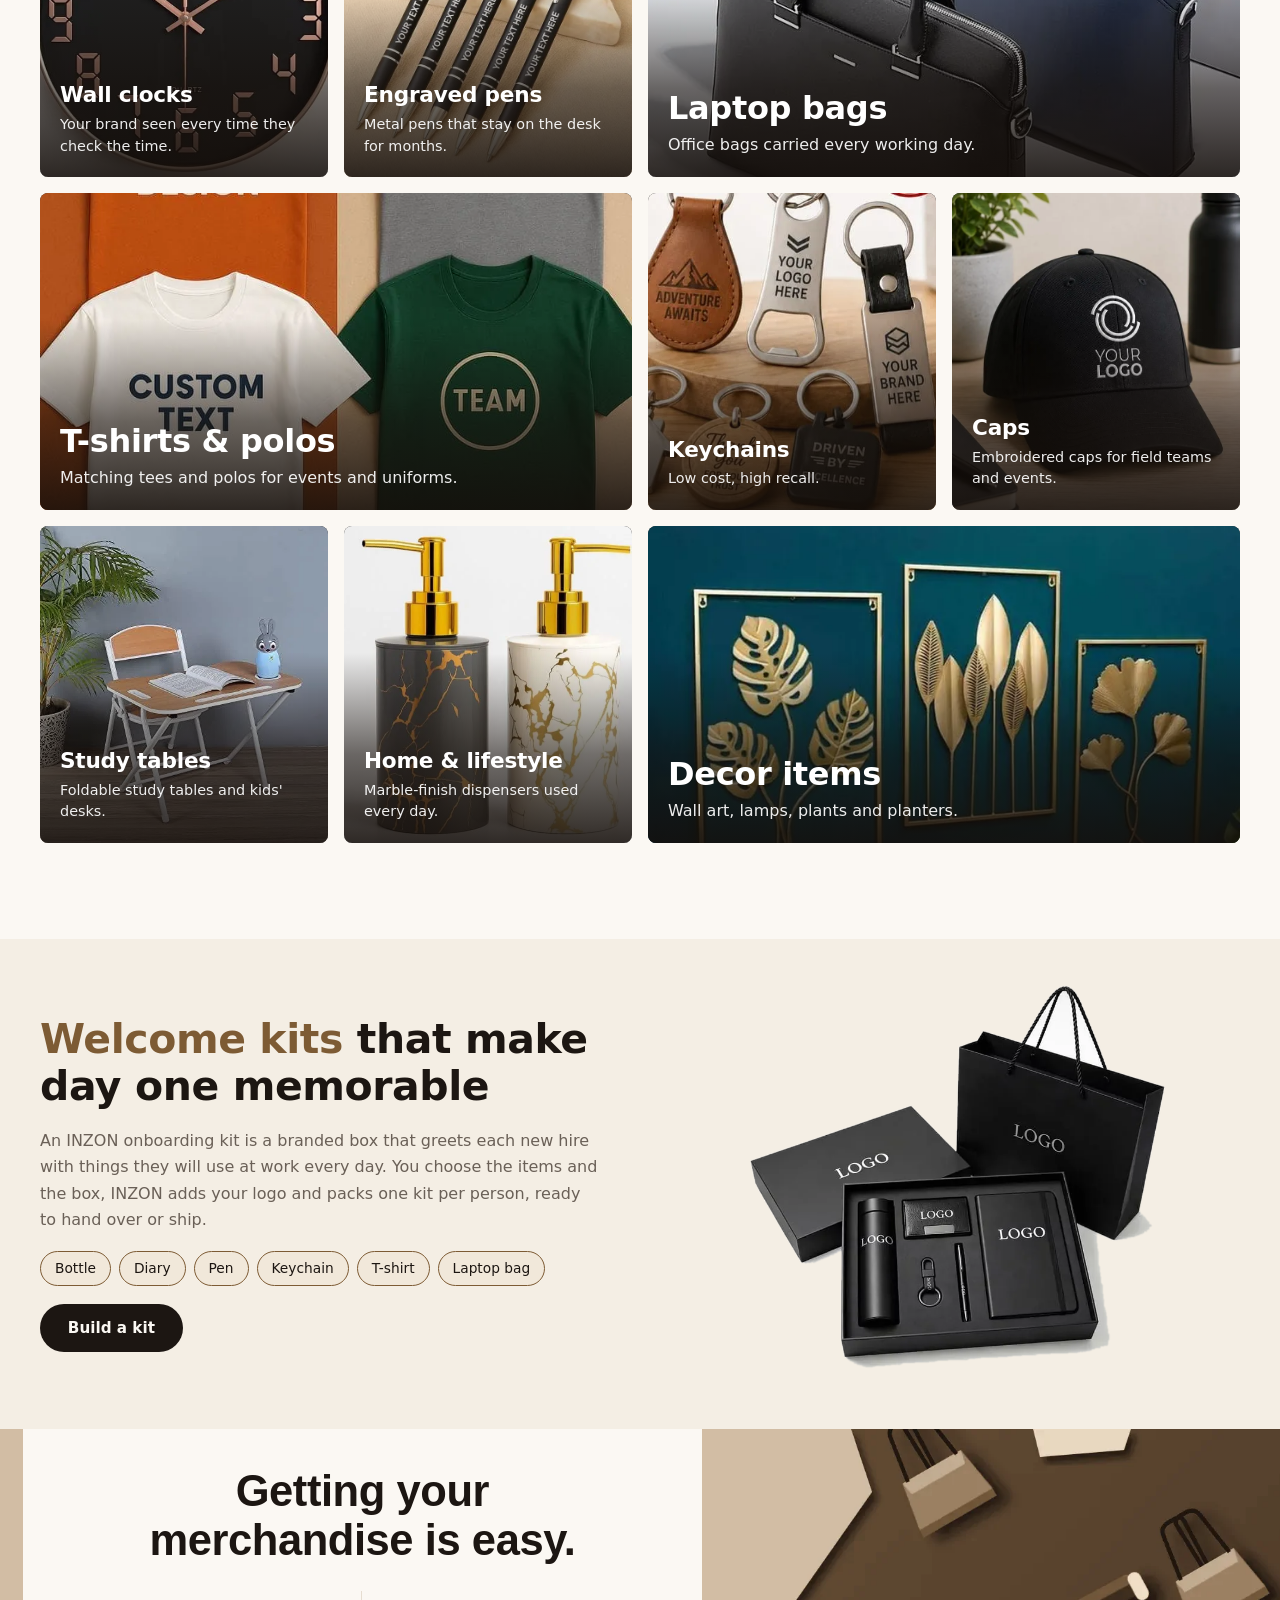
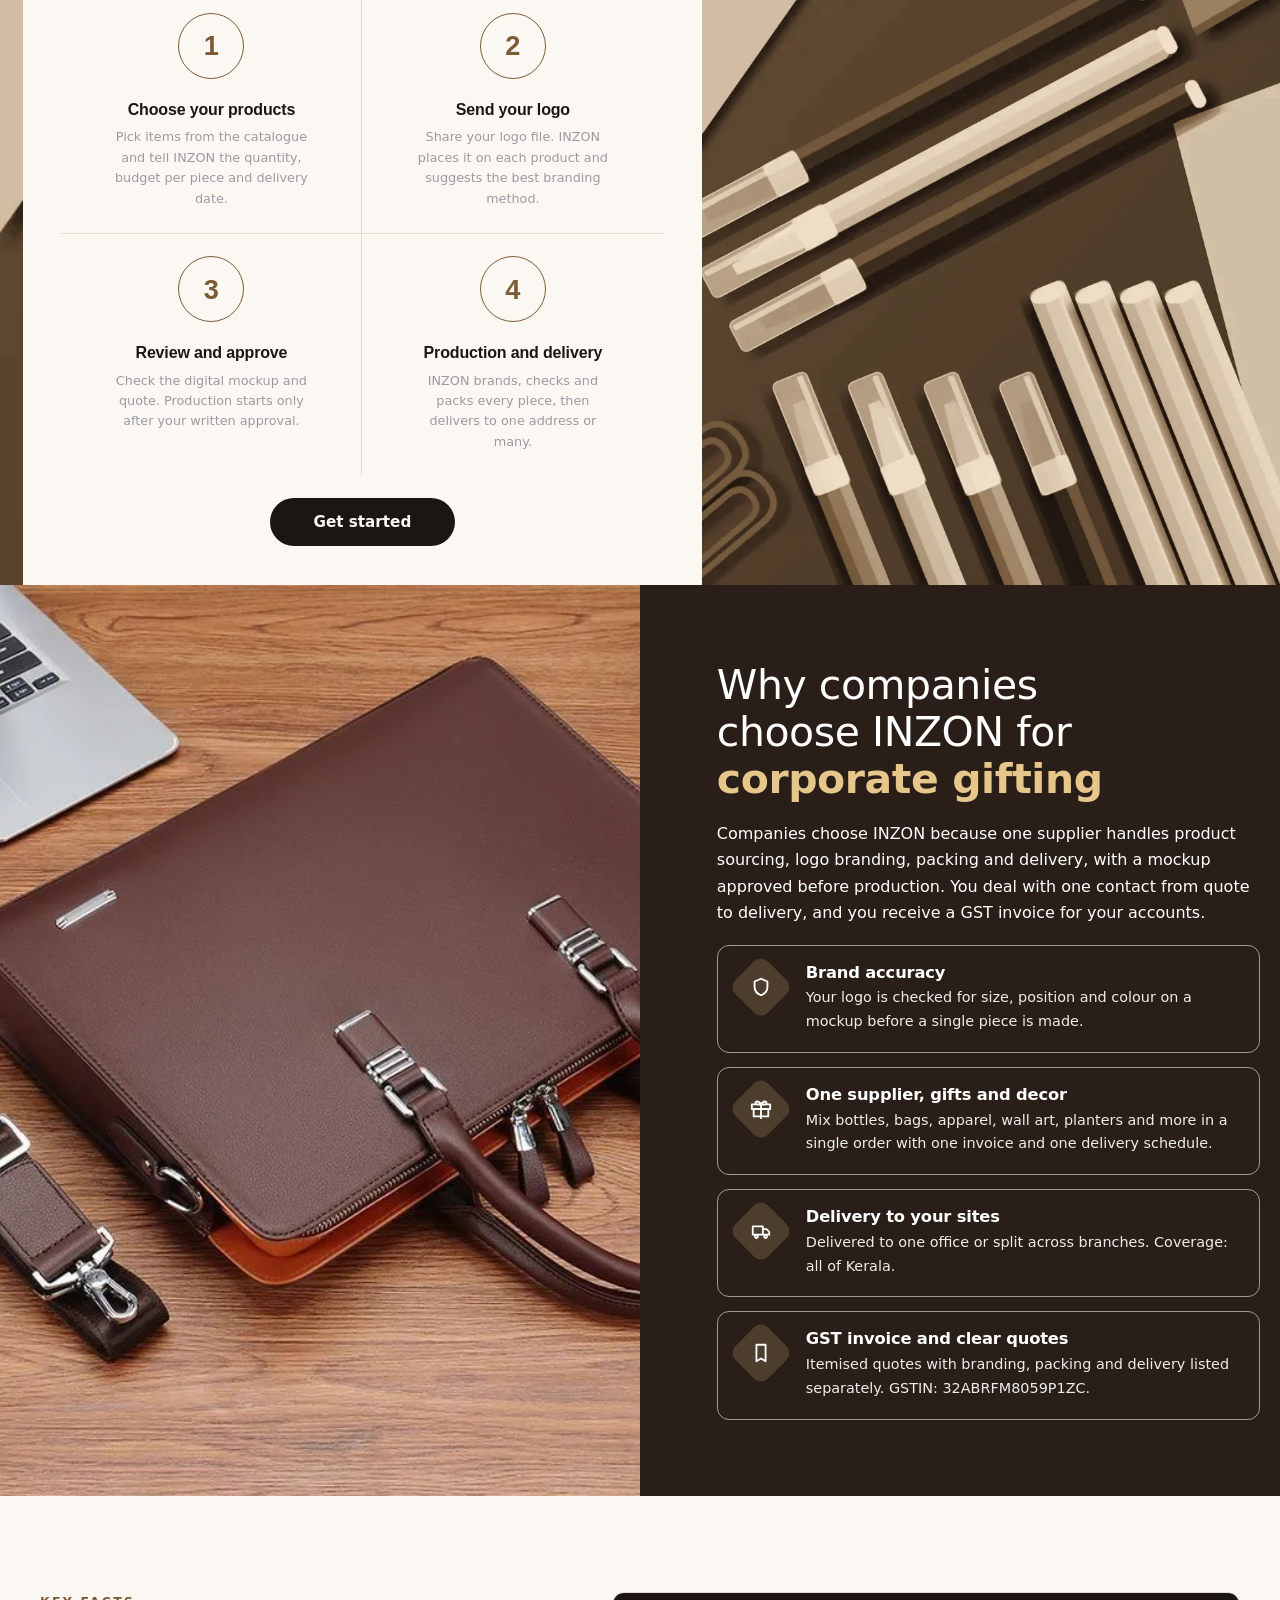
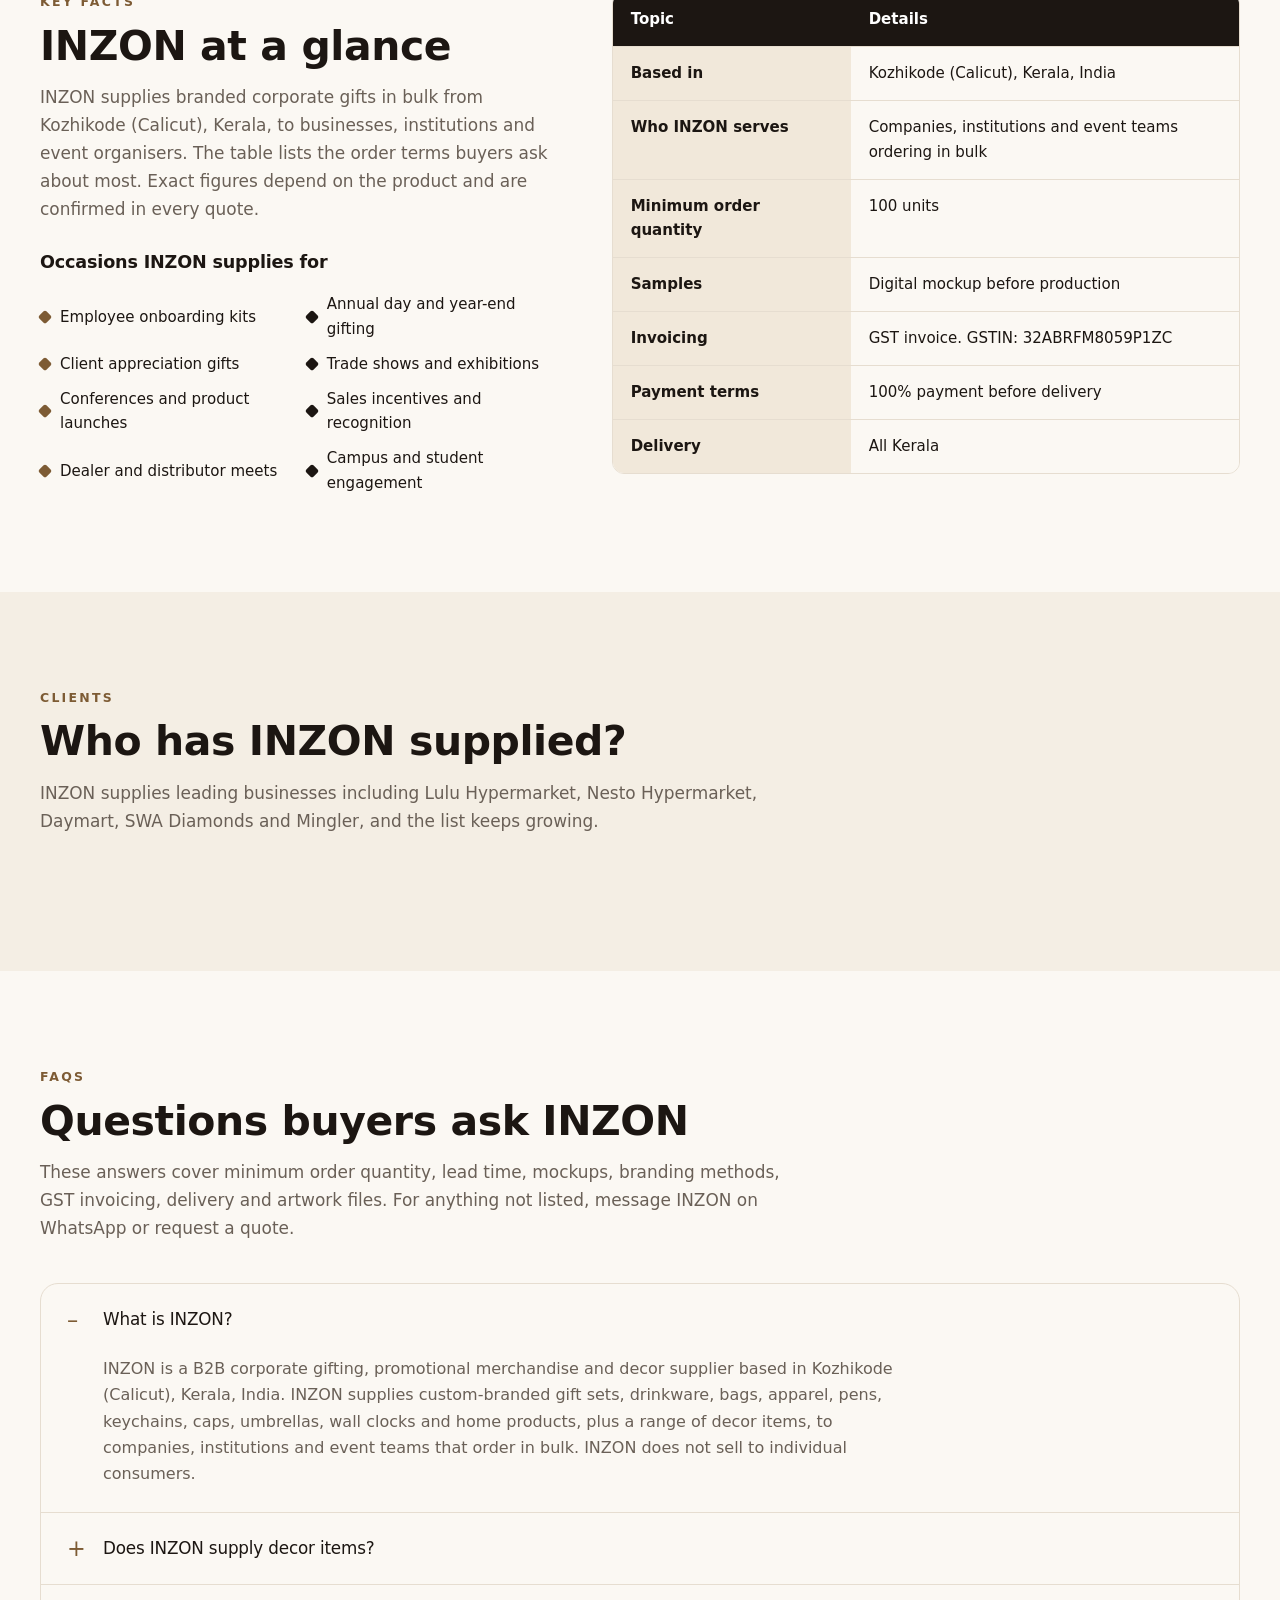
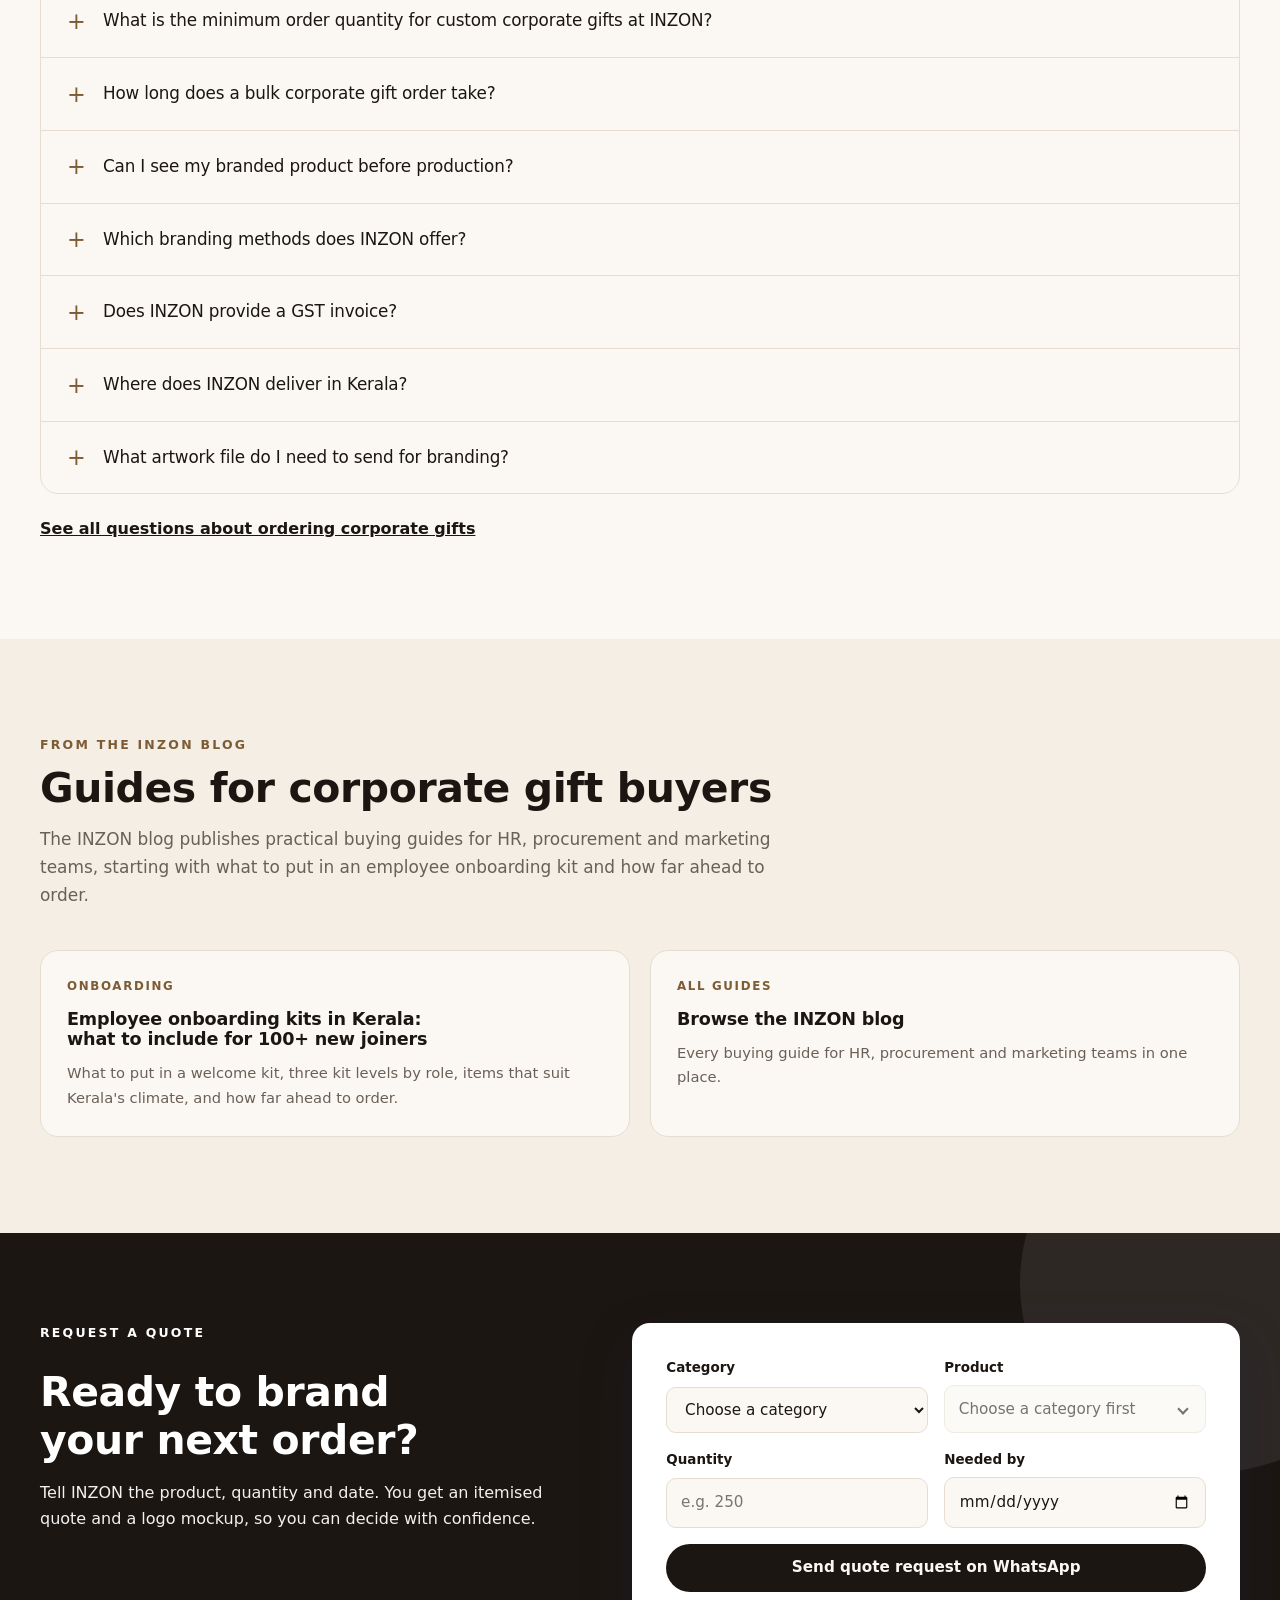
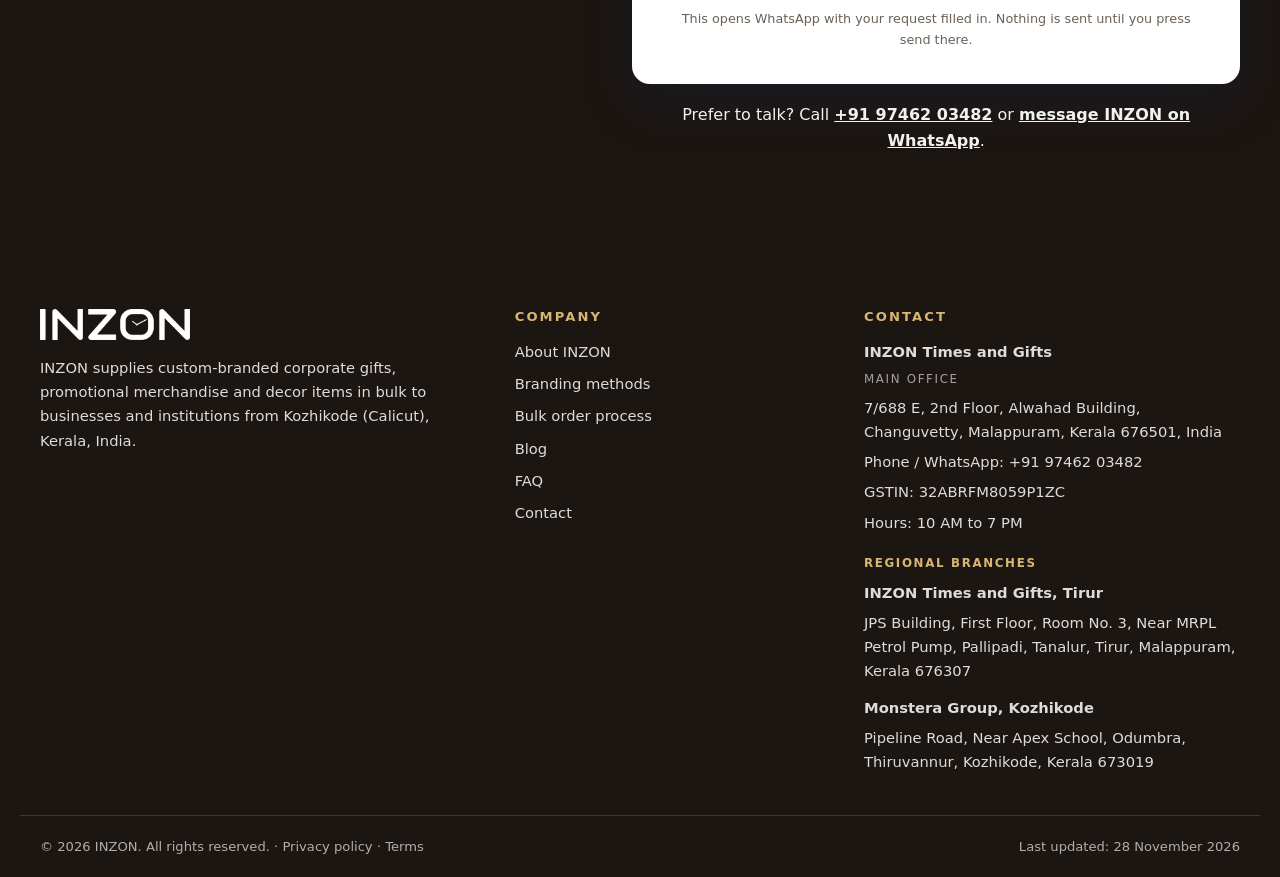
==== commit d5ad3cc1: "Add two regional branch addresses (Tirur, Kozhikode) to footer, About, JSON-LD and llms.txt Co-Autho" ====
--- a/index.html
+++ b/index.html
@@ -10,7 +10,7 @@
 <html lang="en-IN">
 <head>
 <meta charset="utf-8">
-<meta http-equiv="Content-Security-Policy" content="default-src 'self'; script-src 'self' 'sha256-NwPH90b8ltyQ6VLyhwEfcVWKKYyL/1aDOcv7PTA3PoQ=' 'sha256-SOJ41Isrb3dfAiQIJgz/Ao6DT0rQ4tWRVYMws+jQTK8=' 'sha256-uRsTt+qcu/YU50NX/DP2n53GaPj3ujRJpOROrZa95r8='; style-src 'self' https://fonts.googleapis.com; style-src-attr 'unsafe-inline'; font-src https://fonts.gstatic.com; img-src 'self' data:; connect-src 'self'; form-action 'none'; base-uri 'self'; object-src 'none'; upgrade-insecure-requests">
+<meta http-equiv="Content-Security-Policy" content="default-src 'self'; script-src 'self' 'sha256-NwPH90b8ltyQ6VLyhwEfcVWKKYyL/1aDOcv7PTA3PoQ=' 'sha256-SOJ41Isrb3dfAiQIJgz/Ao6DT0rQ4tWRVYMws+jQTK8='; style-src 'self' https://fonts.googleapis.com; style-src-attr 'unsafe-inline'; font-src https://fonts.gstatic.com; img-src 'self' data:; connect-src 'self'; form-action 'none'; base-uri 'self'; object-src 'none'; upgrade-insecure-requests">
 <meta name="referrer" content="strict-origin-when-cross-origin">
 <meta name="viewport" content="width=device-width, initial-scale=1, viewport-fit=cover">
 <title>INZON | Corporate Gifts, Decor &amp; Branded Merchandise, Kozhikode</title>
@@ -54,6 +54,38 @@
         "postalCode": "676501",
         "addressCountry": "IN"
       },
+      "department": [
+        {
+          "@type": "LocalBusiness",
+          "@id": "https://www.inzongifting.com/#branch-tirur",
+          "name": "INZON Times and Gifts (Tirur regional branch)",
+          "telephone": "+919746203482",
+          "address": {
+            "@type": "PostalAddress",
+            "streetAddress": "JPS Building, First Floor, Room No. 3, Near MRPL Petrol Pump, Pallipadi, Tanalur",
+            "addressLocality": "Tirur",
+            "addressRegion": "Kerala",
+            "postalCode": "676307",
+            "addressCountry": "IN"
+          },
+          "parentOrganization": { "@id": "https://www.inzongifting.com/#organization" }
+        },
+        {
+          "@type": "LocalBusiness",
+          "@id": "https://www.inzongifting.com/#branch-kozhikode",
+          "name": "Monstera Group (Kozhikode regional branch of INZON)",
+          "telephone": "+919746203482",
+          "address": {
+            "@type": "PostalAddress",
+            "streetAddress": "Pipeline Road, Near Apex School, Odumbra, Thiruvannur",
+            "addressLocality": "Kozhikode",
+            "addressRegion": "Kerala",
+            "postalCode": "673019",
+            "addressCountry": "IN"
+          },
+          "parentOrganization": { "@id": "https://www.inzongifting.com/#organization" }
+        }
+      ],
       "telephone": "+919746203482",
       "openingHours": "[TO CONFIRM: business hours]",
       "areaServed": { "@type": "AdministrativeArea", "name": "Kerala" },
@@ -624,134 +656,33 @@
       <h2>Contact</h2>
       <address>
         <span><strong>INZON Times and Gifts</strong></span>
+        <span class="office-label">Main office</span>
         <span>7/688 E, 2nd Floor, Alwahad Building, Changuvetty, Malappuram, Kerala 676501, India</span>
         <span>Phone / WhatsApp: <a href="tel:+919746203482">+91 97462 03482</a></span>
         <span>GSTIN: 32ABRFM8059P1ZC</span>
         <span>Hours: 10 AM to 7 PM</span>
       </address>
+      <h3 class="branch-title">Regional branches</h3>
+      <address class="branch">
+        <span><strong>INZON Times and Gifts, Tirur</strong></span>
+        <span>JPS Building, First Floor, Room No. 3, Near MRPL Petrol Pump, Pallipadi, Tanalur, Tirur, Malappuram, Kerala 676307</span>
+      </address>
+      <address class="branch">
+        <span><strong>Monstera Group, Kozhikode</strong></span>
+        <span>Pipeline Road, Near Apex School, Odumbra, Thiruvannur, Kozhikode, Kerala 673019</span>
+      </address>
     </div>
   </div>
   <div class="wrap footer-bottom">
     <span>&copy; 2026 INZON. All rights reserved. &middot; <a href="/privacy-policy/">Privacy policy</a> &middot; <a href="/terms/">Terms</a></span>
-    <span>Last updated: <time datetime="2026-11-26">26 November 2026</time></span>
+    <span>Last updated: <time datetime="2026-11-28">28 November 2026</time></span>
   </div>
 </footer>
 
 <a class="wa-float" href="https://wa.me/919746203482" aria-label="WhatsApp INZON">
   <svg viewBox="0 0 24 24" aria-hidden="true"><path d="M12 2a10 10 0 00-8.6 15.1L2 22l5-1.3A10 10 0 1012 2zm0 18.2a8.2 8.2 0 01-4.2-1.2l-.3-.2-3 .8.8-2.9-.2-.3A8.2 8.2 0 1112 20.2zm4.5-6.1c-.2-.1-1.5-.7-1.7-.8s-.4-.1-.6.1-.7.8-.8 1-.3.2-.5.1a6.7 6.7 0 01-3.3-2.9c-.3-.4.3-.4.7-1.4.1-.2 0-.3 0-.4l-.8-1.8c-.2-.5-.4-.4-.6-.4h-.5a1 1 0 00-.7.3 3 3 0 00-.9 2.2 5.2 5.2 0 001.1 2.7 11.8 11.8 0 004.5 4c1.7.7 2.3.8 3.2.6a2.7 2.7 0 001.8-1.2 2.2 2.2 0 00.2-1.3c-.1-.1-.3-.2-.5-.3z"/></svg>
 </a>
-<script>
-(function () {
-  var form = document.getElementById('quote-form');
-  var select = document.getElementById('q-product');
-  var catSel = document.getElementById('q-category');
-  var pbtn = document.getElementById('q-product-btn'), plist = document.getElementById('q-product-list');
-  var pitems = document.getElementById('q-product-items'), psearch = document.getElementById('q-product-search');
-  var CATALOG_URL = '/products/', data = null, dataP = null, item = '';
-  function setValue() {
-    var c = catSel.value;
-    select.value = !c ? '' : (item && c !== 'Mixed / not sure yet') ? item + ' (' + c + ')' : c;
-  }
-  function setCur(text, thumb) {
-    var cur = pbtn.querySelector('.pick-cur'); cur.textContent = text;
-    var old = pbtn.querySelector('img'); if (old) old.remove();
-    if (thumb) { var im = thumb.cloneNode(); im.removeAttribute('loading'); pbtn.insertBefore(im, cur); }
-  }
-  function closeList() { plist.hidden = true; pbtn.setAttribute('aria-expanded', 'false'); }
-  // The categories and items come from the Products page, so anything added to the catalog shows up here automatically.
-  function getData() {
-    if (dataP) return dataP;
-    dataP = fetch(CATALOG_URL).then(function (r) { if (!r.ok) throw 0; return r.text(); }).then(function (t) {
-      var doc = new DOMParser().parseFromString(t, 'text/html'), base = new URL(CATALOG_URL, location.href), order = [], by = {};
-      doc.querySelectorAll('.catalog-card').forEach(function (card) {
-        var h3 = card.querySelector('h3'), im = card.querySelector('img'), cat = card.querySelector('.cc-cat');
-        if (!h3 || !im || !cat) return;
-        var c = cat.textContent.trim();
-        if (!by[c]) { by[c] = []; order.push(c); }
-        by[c].push({ title: h3.textContent.trim(), src: new URL(im.getAttribute('src'), base).href });
-      });
-      if (!order.length) throw 0;
-      data = by;
-      var keep = catSel.value;
-      catSel.textContent = '';
-      [['', 'Choose a category']].concat(order.map(function (c) { return [c, c]; }), [['Mixed / not sure yet', 'Mixed / not sure yet']]).forEach(function (p) {
-        var o = document.createElement('option'); if (p[0]) o.value = p[0]; o.textContent = p[1]; catSel.appendChild(o);
-      });
-      catSel.value = keep; return by;
-    }).catch(function () { dataP = null; return null; });
-    return dataP;
-  }
-  function choose(it, img) { item = it.title; setCur(it.title, img); setValue(); }
-  function renderItems(c) {
-    pitems.textContent = ''; psearch.value = ''; item = ''; setCur('Choose a product', null);
-    var list = (data && data[c]) || [];
-    list.forEach(function (it) {
-      var li = document.createElement('li'), b = document.createElement('button'), img = document.createElement('img'), s = document.createElement('span');
-      b.type = 'button'; b.className = 'pick-opt';
-      img.src = it.src; img.alt = ''; img.width = 44; img.height = 44; img.loading = 'lazy';
-      s.textContent = it.title; b.appendChild(img); b.appendChild(s); li.appendChild(b); pitems.appendChild(li);
-      b.addEventListener('click', function () { choose(it, img); closeList(); pbtn.focus(); });
-    });
-    psearch.hidden = list.length < 10;
-    pbtn.disabled = !list.length;
-    if (!list.length) setCur(c && c !== 'Mixed / not sure yet' ? 'Products load when you are online' : (c ? 'Not needed, we will help you choose' : 'Choose a category first'), null);
-  }
-  // Arriving from a catalog item's quote link (?category=...&product=...): pre-select both fields.
-  (function () {
-    var qp = new URLSearchParams(location.search), c = qp.get('category'), p = qp.get('product');
-    if (!c) return;
-    getData().then(function () {
-      var opt = Array.prototype.filter.call(catSel.options, function (o) { return o.value === c; })[0];
-      if (!opt) return;
-      catSel.value = c; setValue();
-      if (data && data[c]) {
-        renderItems(c);
-        data[c].forEach(function (it, i) {
-          if (it.title === p) choose(it, pitems.children[i].querySelector('img'));
-        });
-      }
-      catSel.scrollIntoView({ block: 'center' });
-    });
-  })();
-  catSel.addEventListener('focus', getData);
-  catSel.addEventListener('pointerdown', getData);
-  catSel.addEventListener('change', function () {
-    closeList(); setValue();
-    var c = catSel.value;
-    if (!c || c === 'Mixed / not sure yet') { renderItems(c); return; }
-    pbtn.disabled = true; setCur('Loading products...', null);
-    getData().then(function () { if (catSel.value === c) { renderItems(c); setValue(); } });
-  });
-  psearch.addEventListener('input', function () {
-    var q = psearch.value.trim().toLowerCase();
-    Array.prototype.forEach.call(pitems.children, function (li) { li.hidden = !!q && li.textContent.toLowerCase().indexOf(q) < 0; });
-  });
-  pbtn.addEventListener('click', function () {
-    var open = plist.hidden; plist.hidden = !open; pbtn.setAttribute('aria-expanded', open ? 'true' : 'false');
-    if (open && !psearch.hidden) psearch.focus({ preventScroll: true });
-  });
-  document.addEventListener('click', function (e) { if (!e.target.closest('.picker')) closeList(); });
-  document.addEventListener('keydown', function (e) { if (e.key === 'Escape' && !plist.hidden) { closeList(); pbtn.focus(); } });
-  document.querySelectorAll('[data-product]').forEach(function (a) {
-    a.addEventListener('click', function () { var v = a.getAttribute('data-product'); catSel.value = v; setValue(); });
-  });
-  if (!form) return;
-  form.addEventListener('submit', function (e) {
-    e.preventDefault();
-    var f = form.elements, err = document.getElementById('q-error');
-    var qty = parseInt(f.qty.value, 10);
-    if (!f.category.value || !(qty >= 100)) {
-      err.textContent = !f.category.value ? 'Please choose a category.' : 'The minimum order quantity is 100 units.';
-      err.hidden = false; return;
-    }
-    err.hidden = true;
-    var lines = ['Quote request for INZON',
-      'Product: ' + (f.product.value || 'Not chosen'), 'Quantity: ' + qty,
-      f.date.value ? 'Needed by: ' + f.date.value : ''].filter(Boolean);
-    window.open('https://wa.me/919746203482?text=' + encodeURIComponent(lines.join('\n')), '_blank', 'noopener');
-  });
-})();
-</script>
+<script src="/assets/js/quote-form.js" defer></script>
 <script>
 (function () {
   var header = document.querySelector('.site-header');
--- a/assets/css/styles.css
+++ b/assets/css/styles.css
@@ -742,3 +742,8 @@
 .pick-ph { width: 44px; height: 44px; border-radius: 6px; background: var(--paper-alt); display: grid; place-items: center; font-size: 1.4rem; color: var(--teal); flex: none; }
 
 .pick-btn:disabled { opacity: .6; cursor: not-allowed; }
+
+/* Footer: main office label and regional branches */
+.site-footer .office-label { font-size: .74rem; text-transform: uppercase; letter-spacing: .14em; color: rgba(255,255,255,.6); }
+.site-footer .branch-title { font-size: .74rem; text-transform: uppercase; letter-spacing: .14em; color: #d9b573; font-weight: 600; margin: 22px 0 10px; }
+.site-footer address.branch + address.branch { margin-top: 12px; }
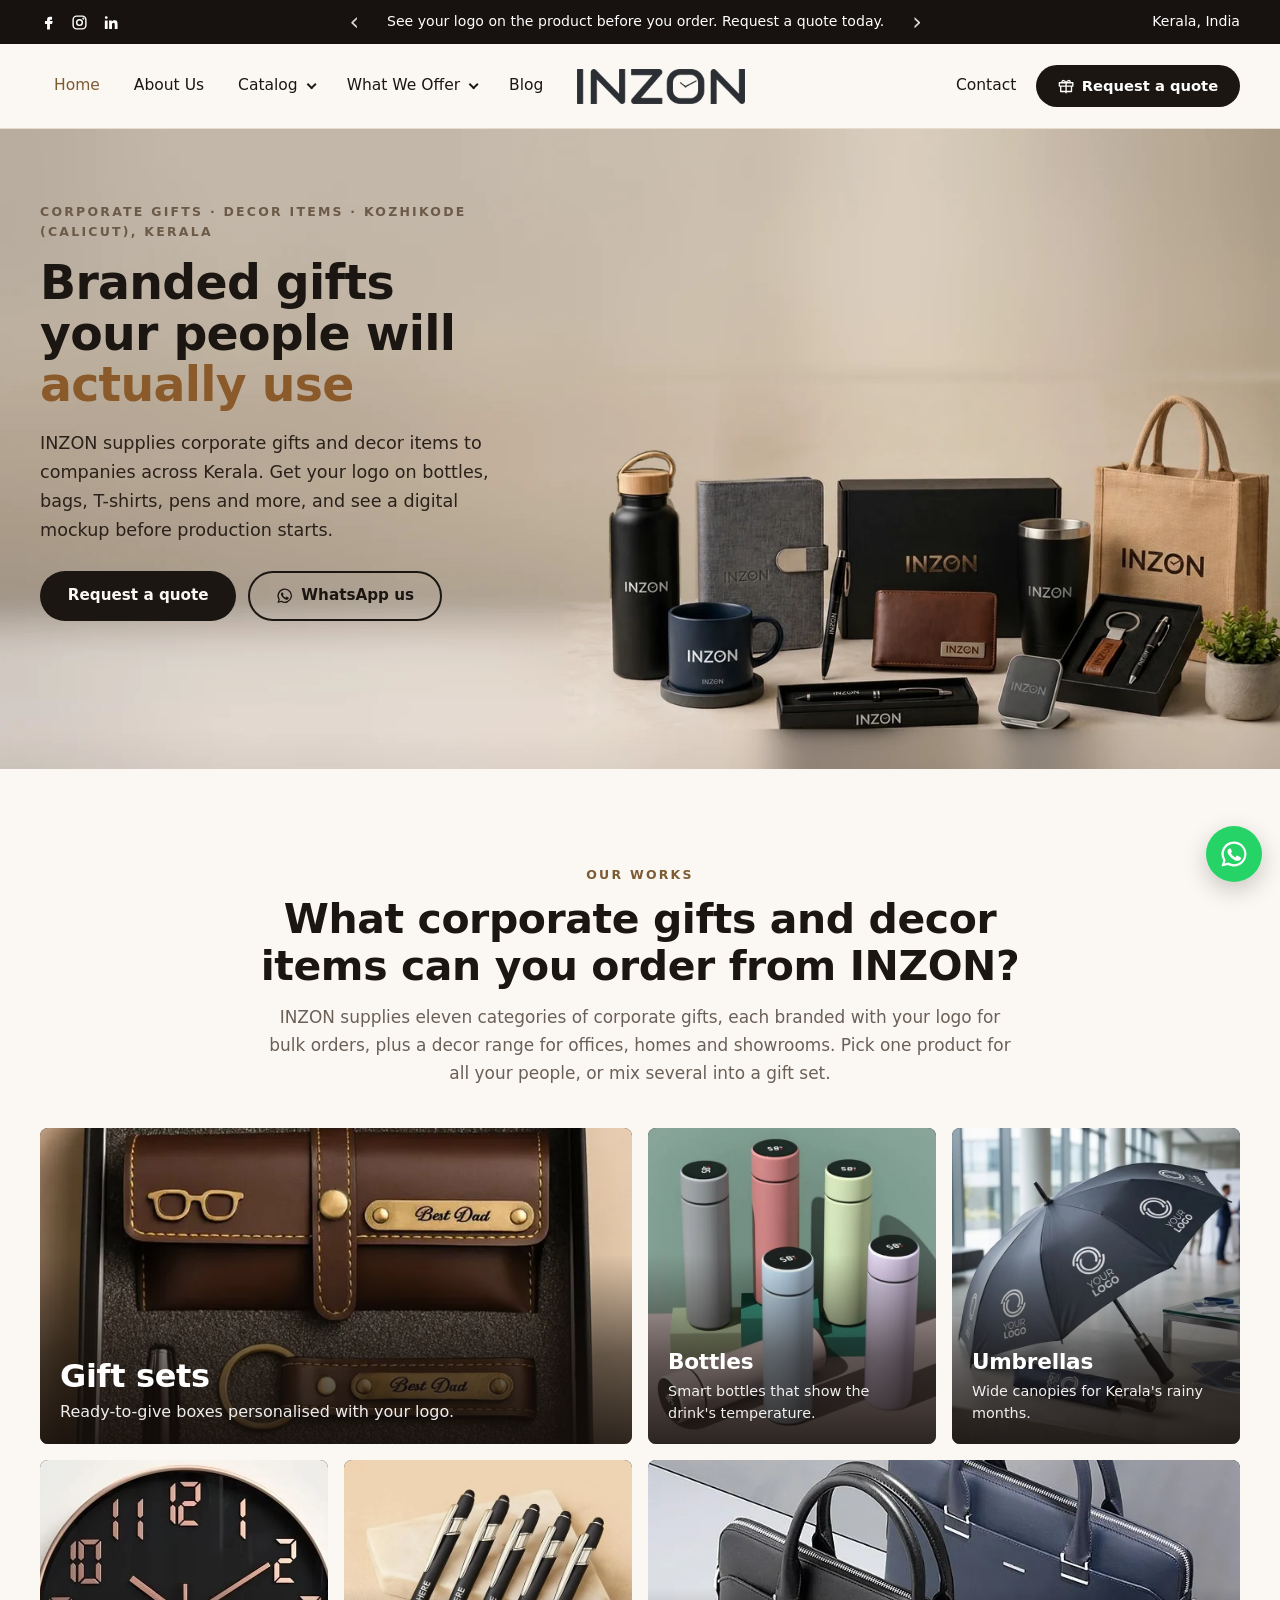
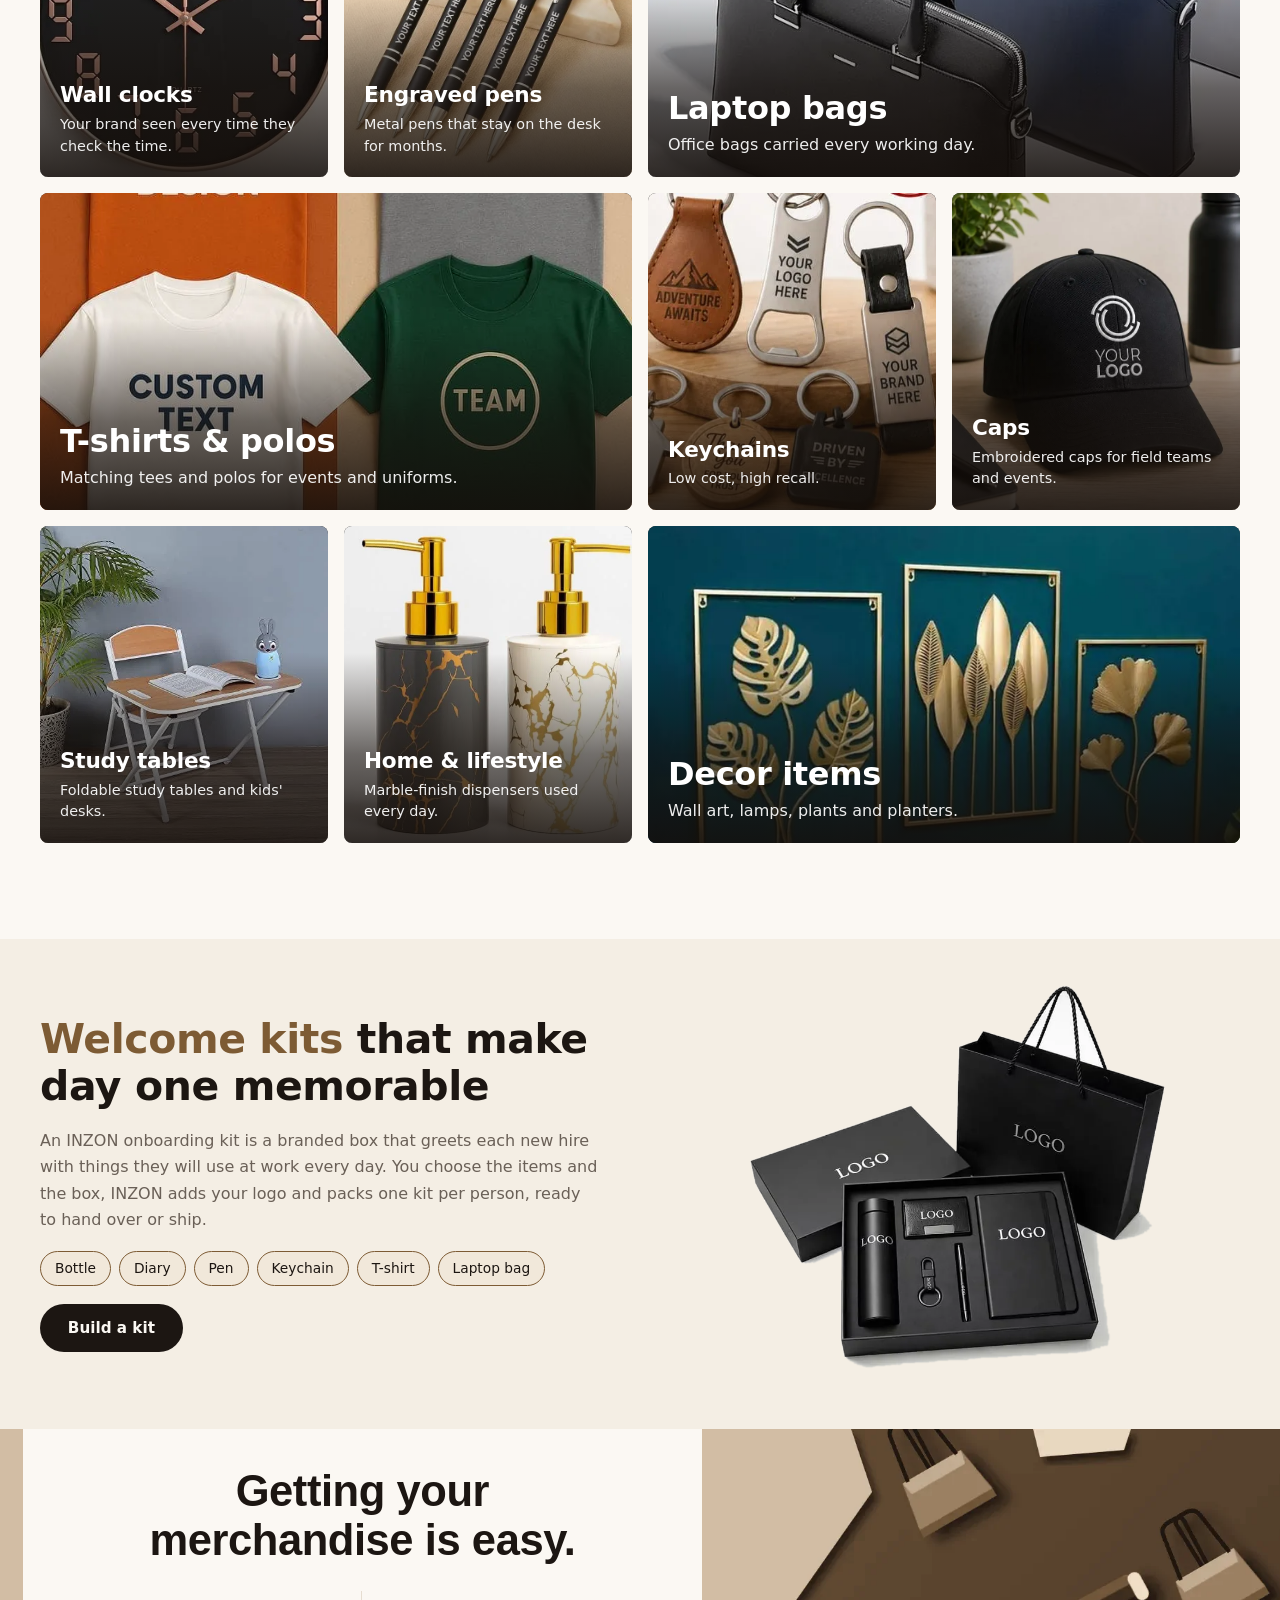
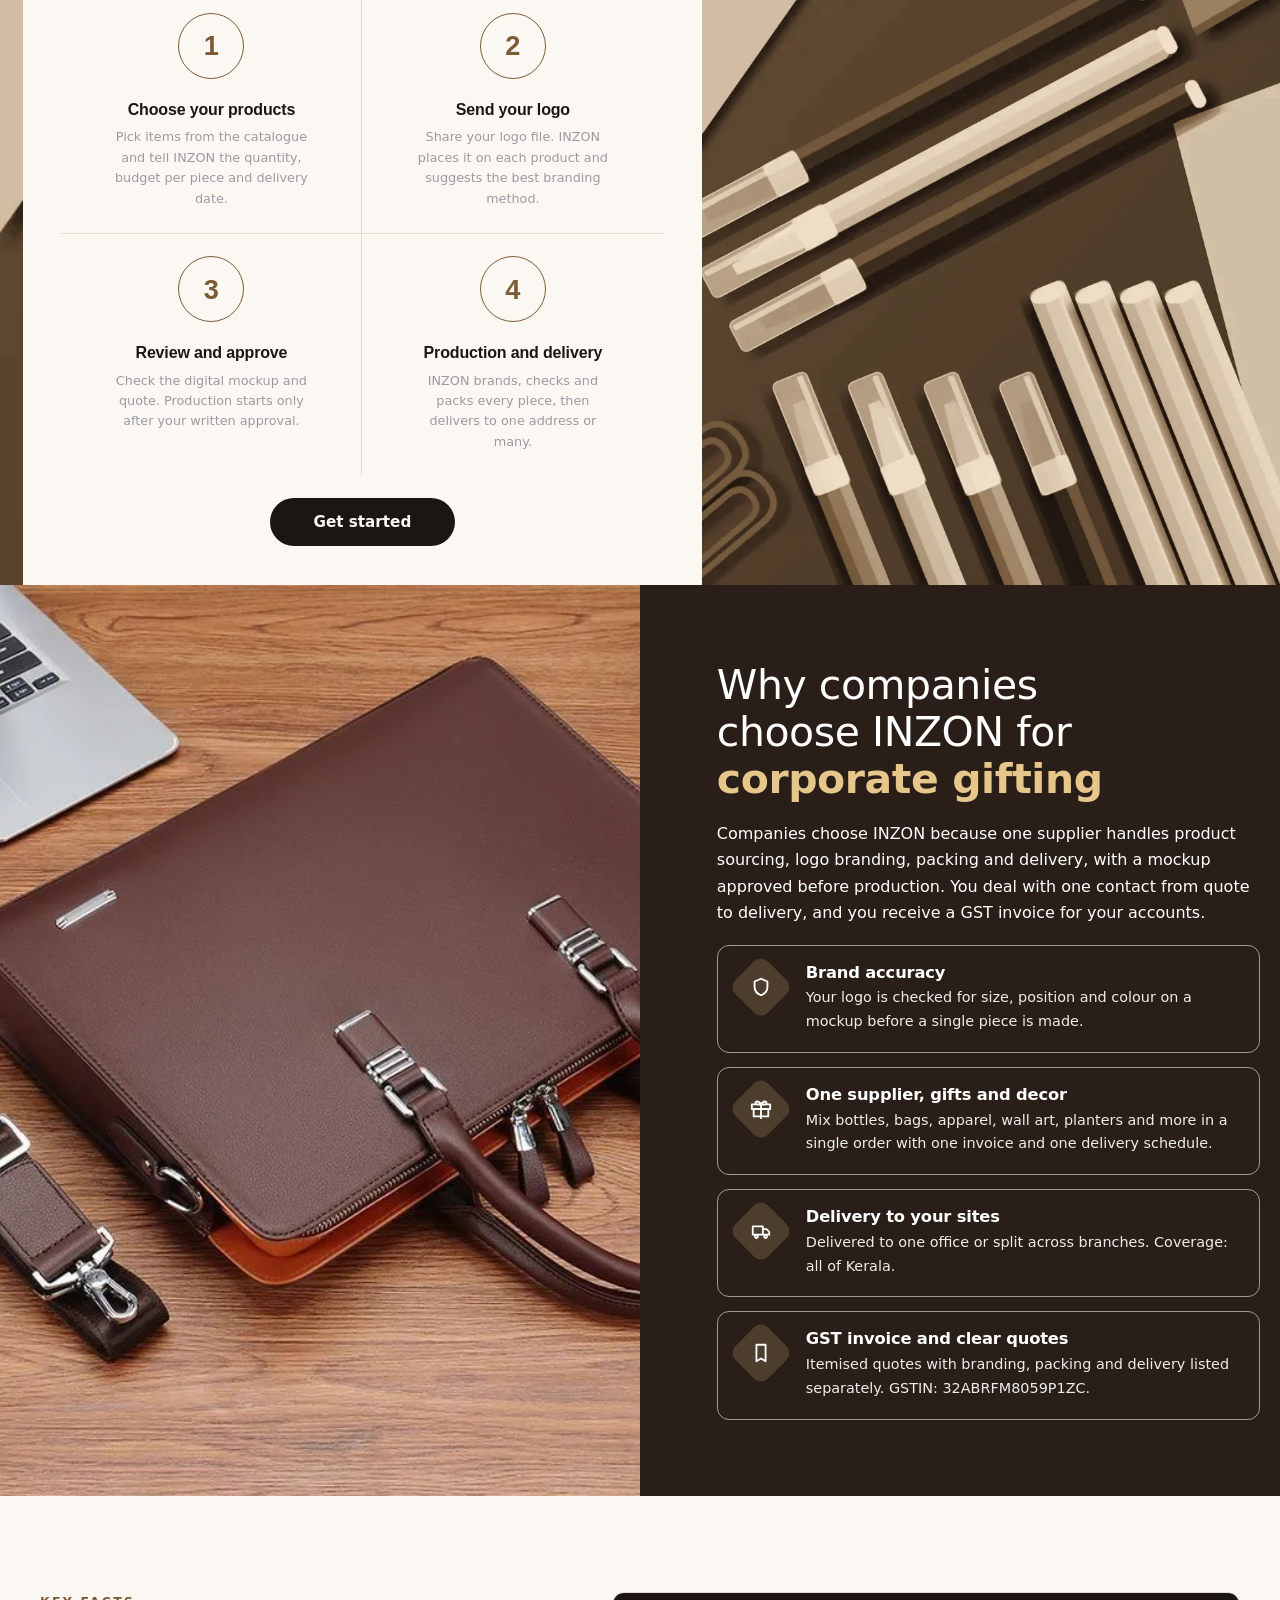
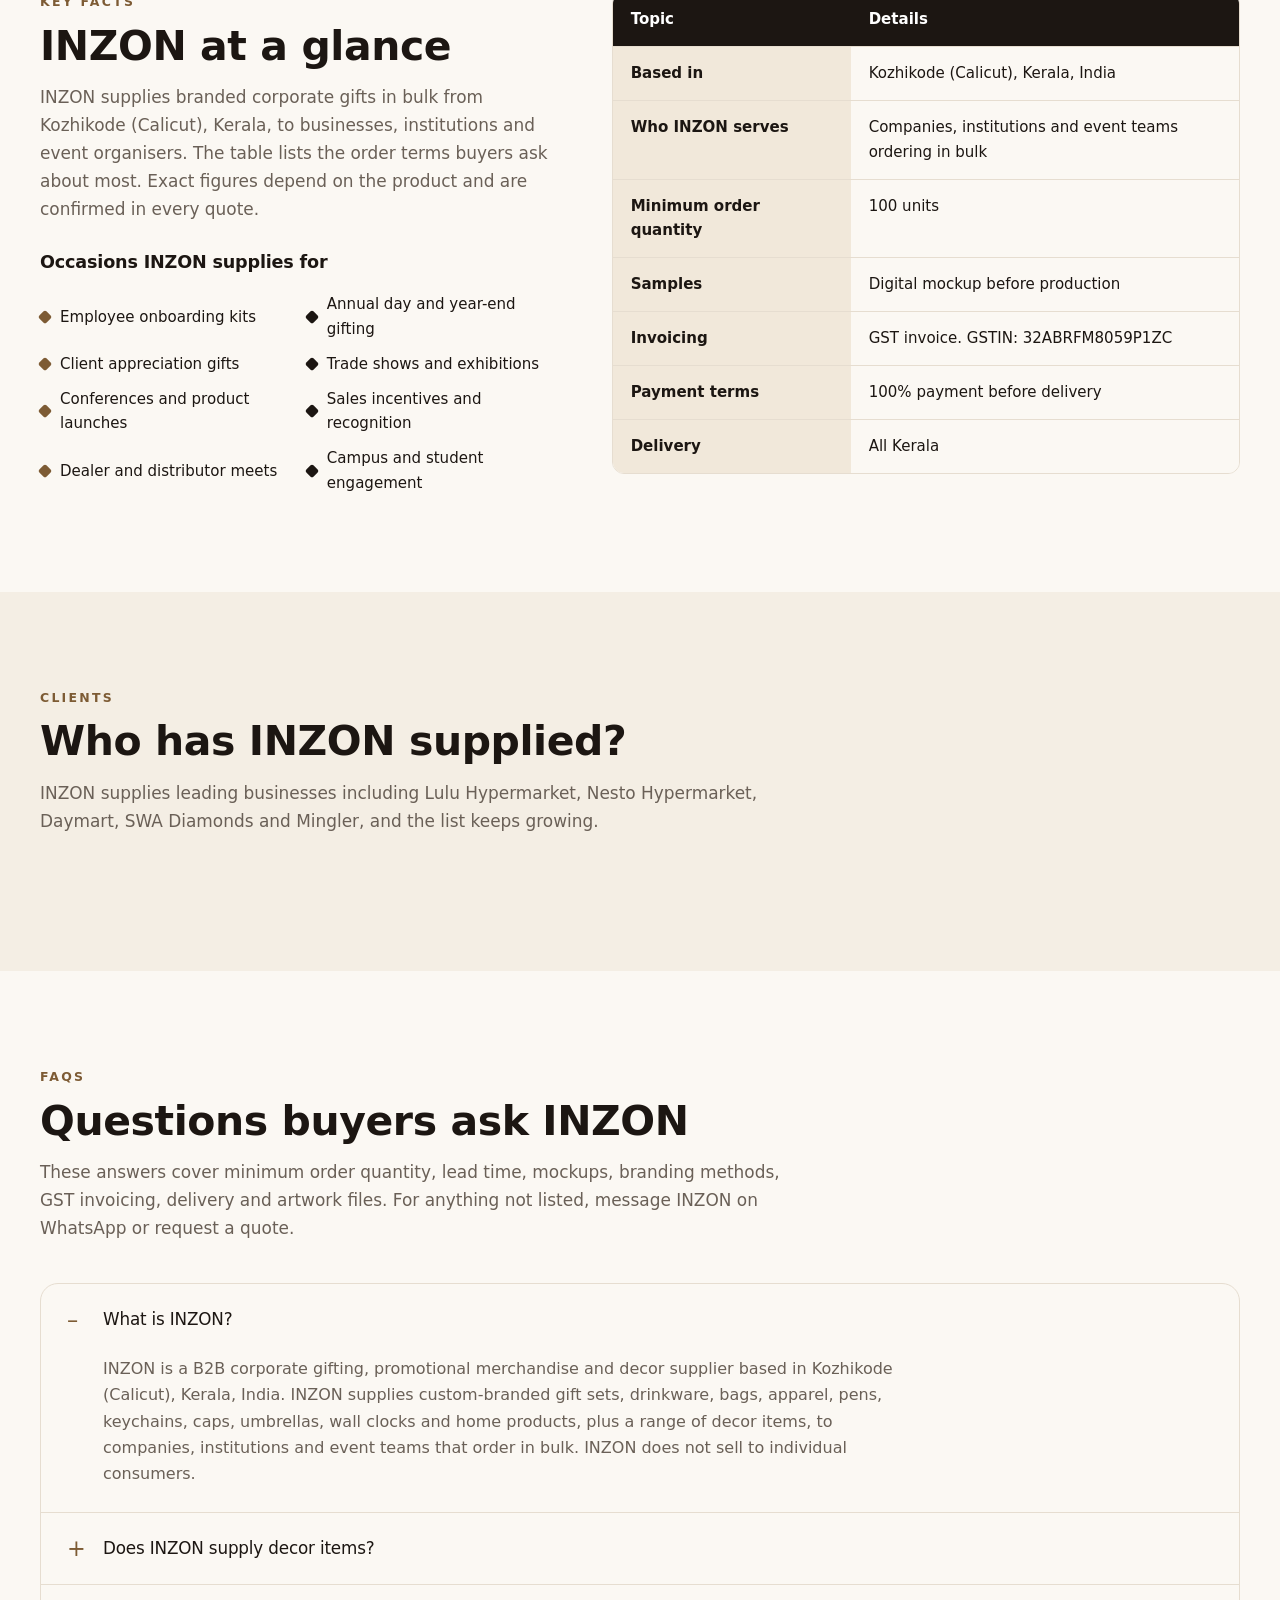
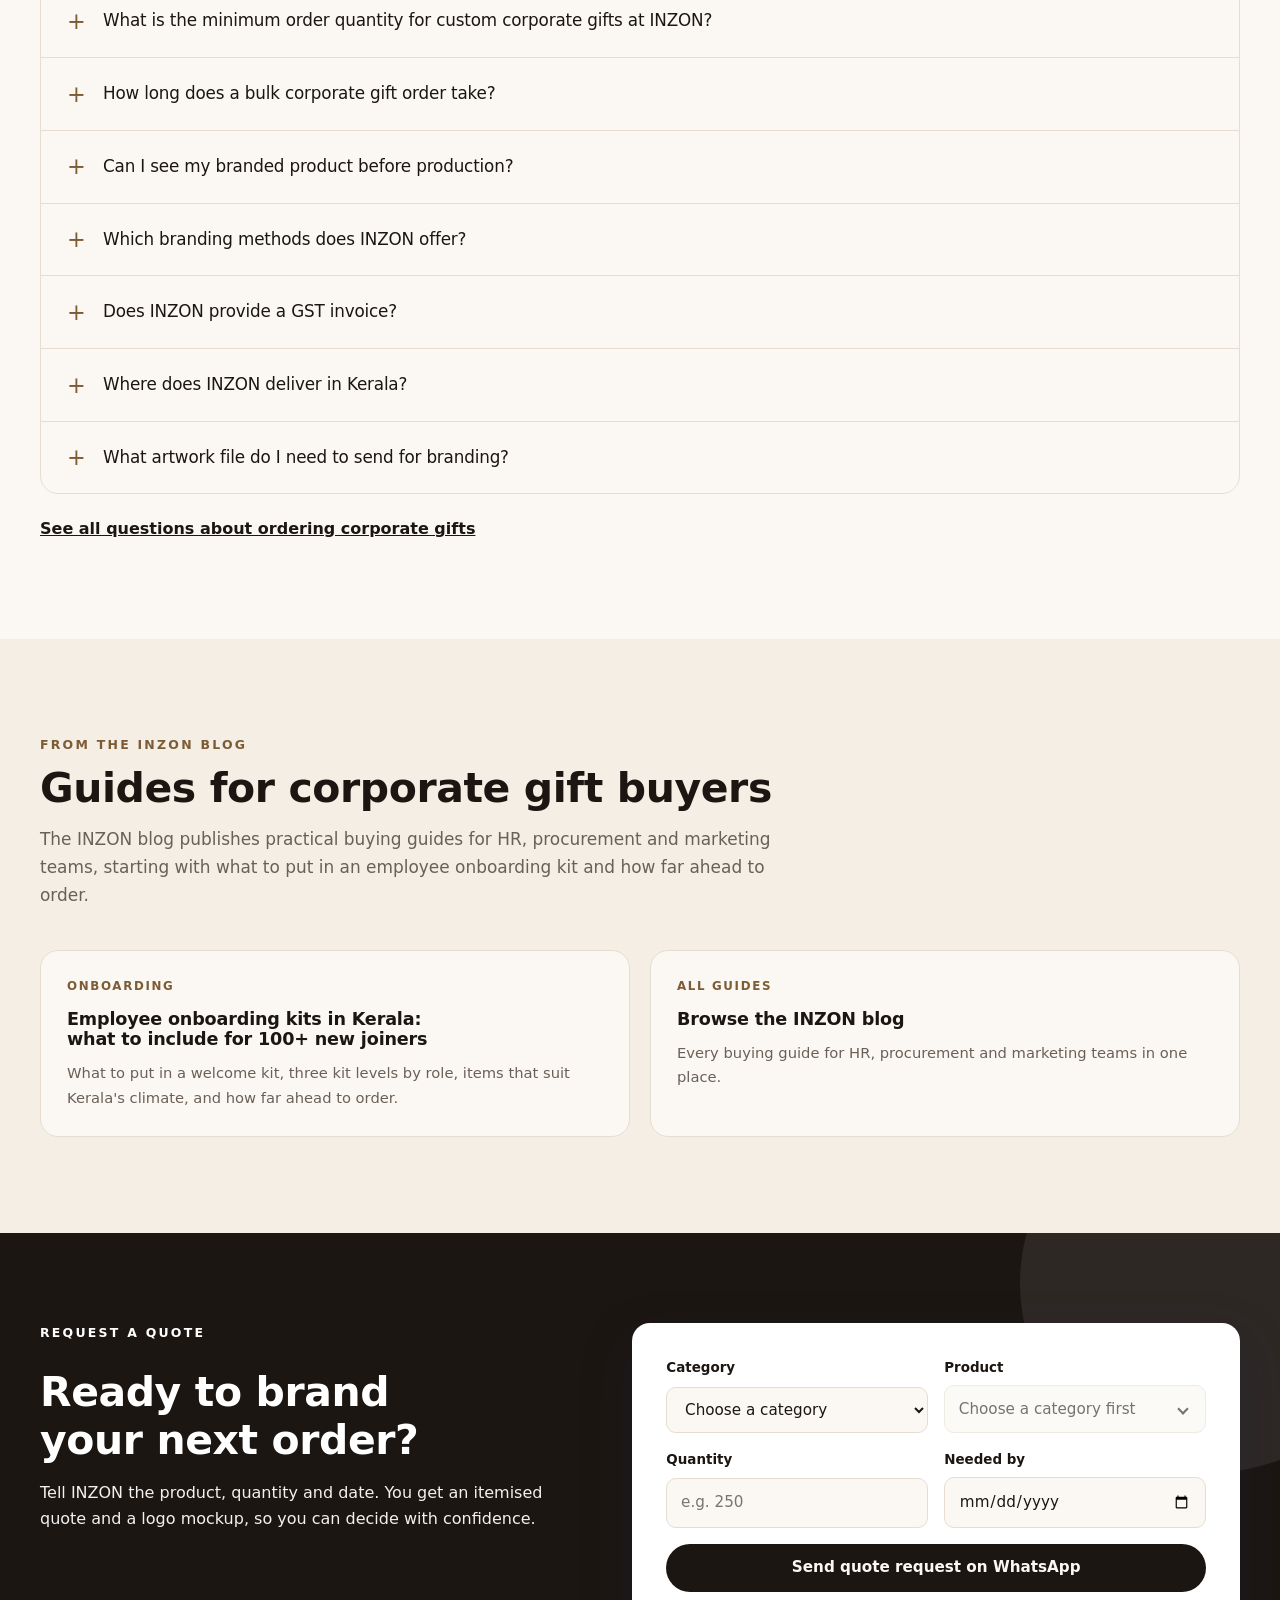
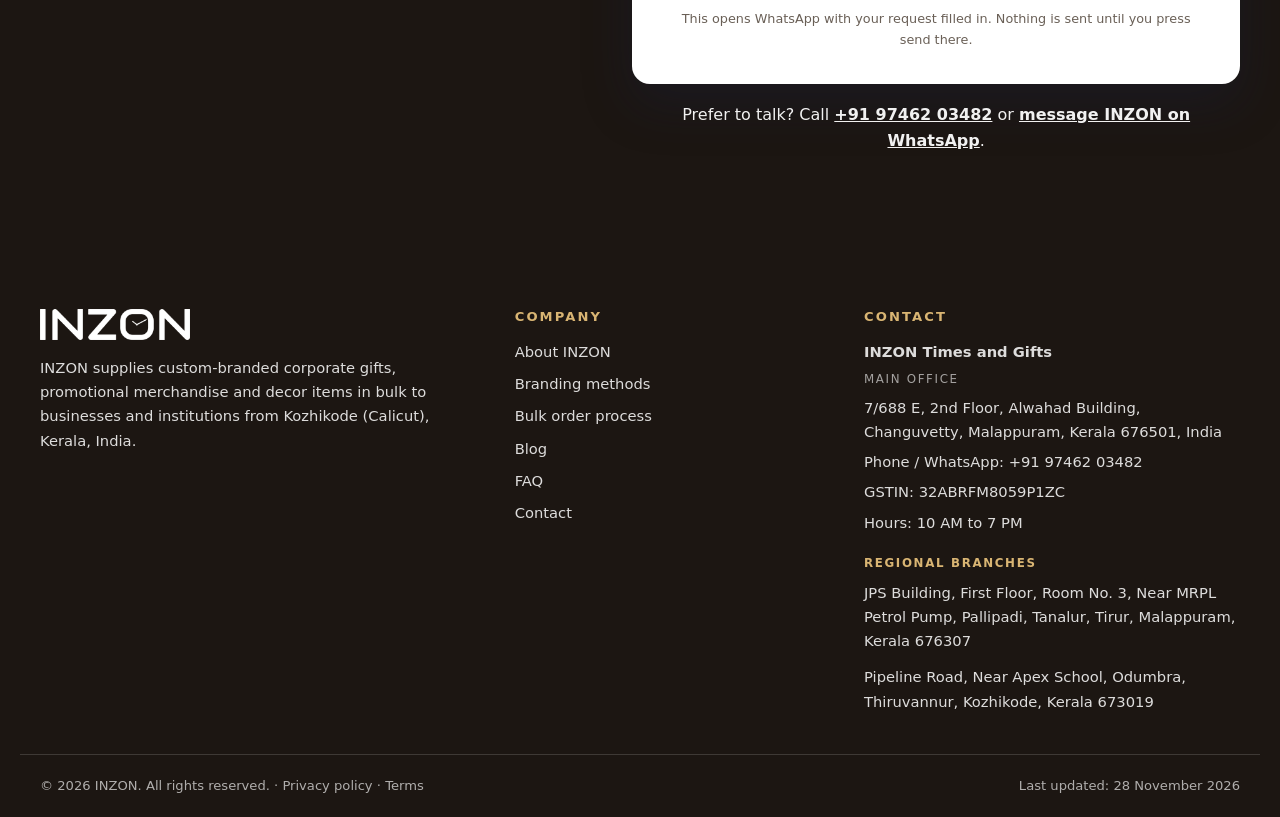
==== commit 1aea1862: "Show regional branches by address only; remove GCC mentions (India only) Co-Authored-By: Claude Opus" ====
--- a/index.html
+++ b/index.html
@@ -58,7 +58,7 @@
         {
           "@type": "LocalBusiness",
           "@id": "https://www.inzongifting.com/#branch-tirur",
-          "name": "INZON Times and Gifts (Tirur regional branch)",
+          "name": "Regional branch, Tirur",
           "telephone": "+919746203482",
           "address": {
             "@type": "PostalAddress",
@@ -73,7 +73,7 @@
         {
           "@type": "LocalBusiness",
           "@id": "https://www.inzongifting.com/#branch-kozhikode",
-          "name": "Monstera Group (Kozhikode regional branch of INZON)",
+          "name": "Regional branch, Kozhikode",
           "telephone": "+919746203482",
           "address": {
             "@type": "PostalAddress",
@@ -664,11 +664,9 @@
       </address>
       <h3 class="branch-title">Regional branches</h3>
       <address class="branch">
-        <span><strong>INZON Times and Gifts, Tirur</strong></span>
         <span>JPS Building, First Floor, Room No. 3, Near MRPL Petrol Pump, Pallipadi, Tanalur, Tirur, Malappuram, Kerala 676307</span>
       </address>
       <address class="branch">
-        <span><strong>Monstera Group, Kozhikode</strong></span>
         <span>Pipeline Road, Near Apex School, Odumbra, Thiruvannur, Kozhikode, Kerala 673019</span>
       </address>
     </div>
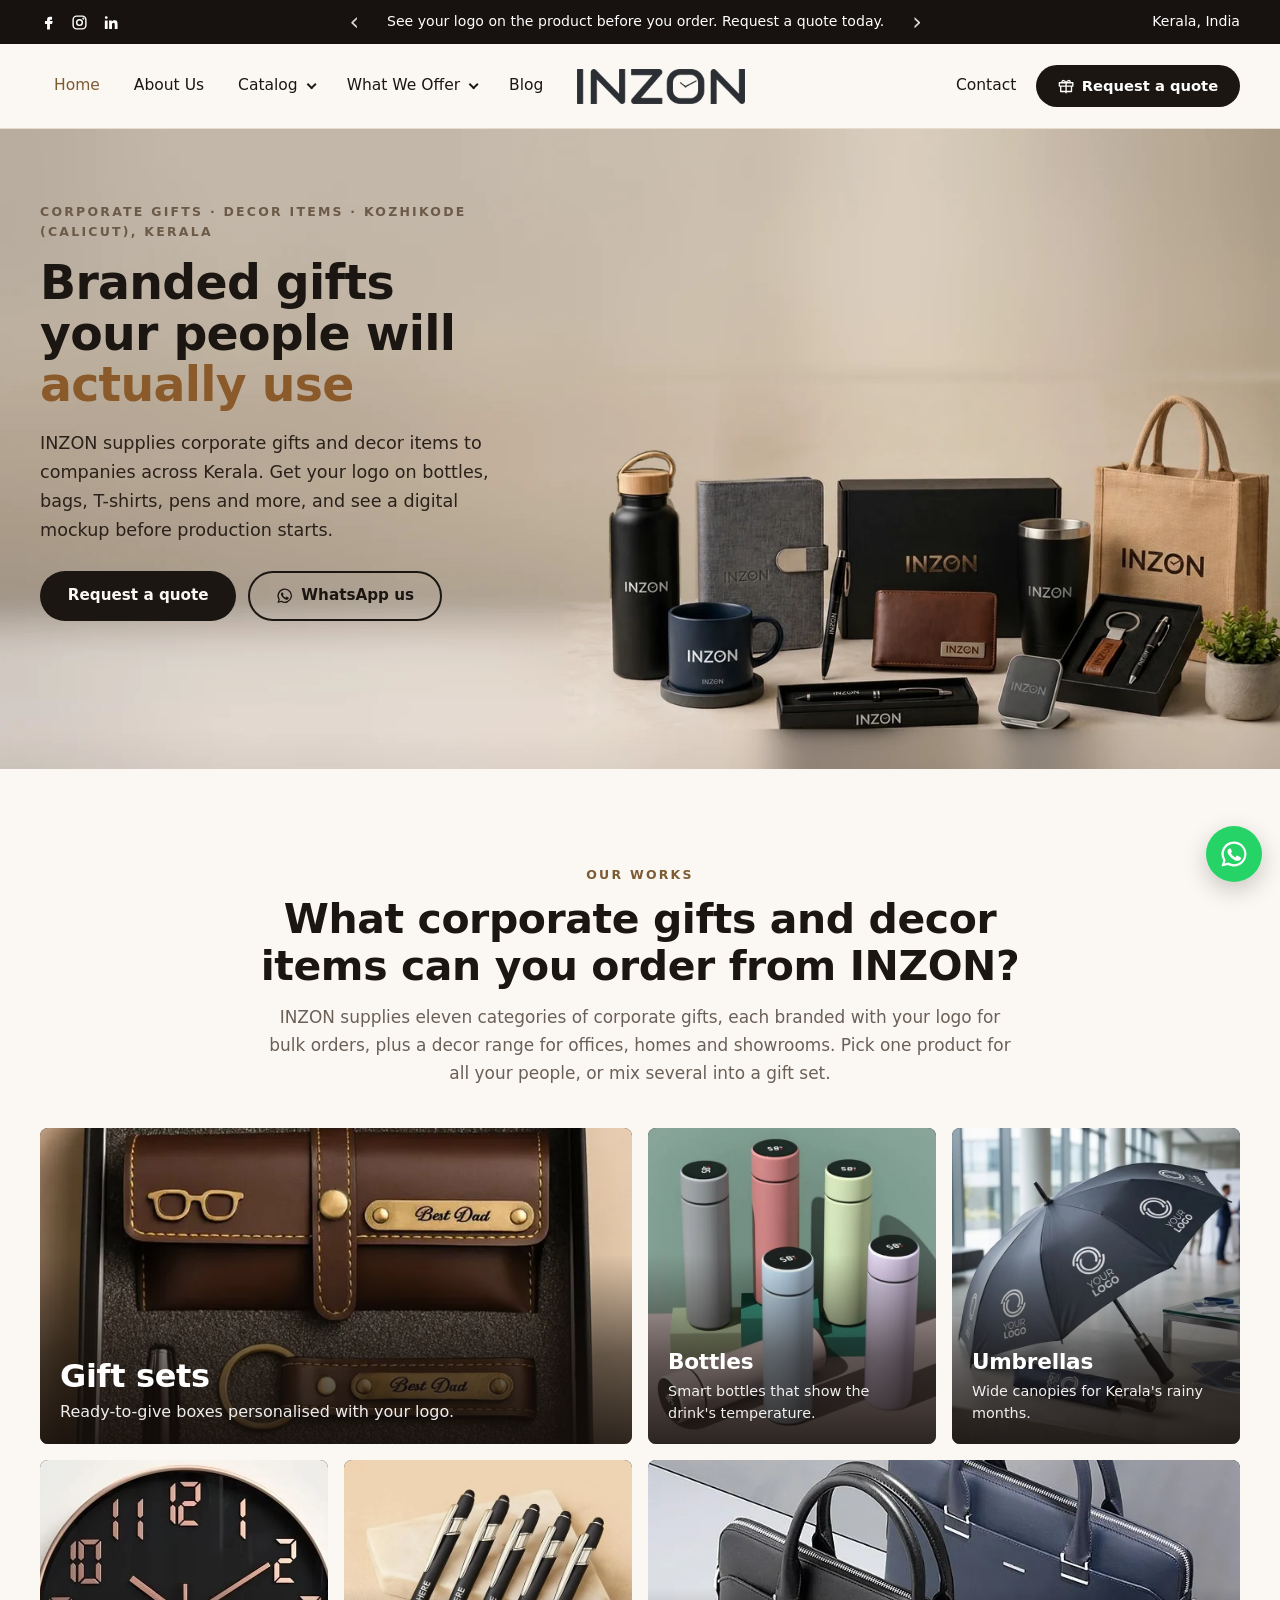
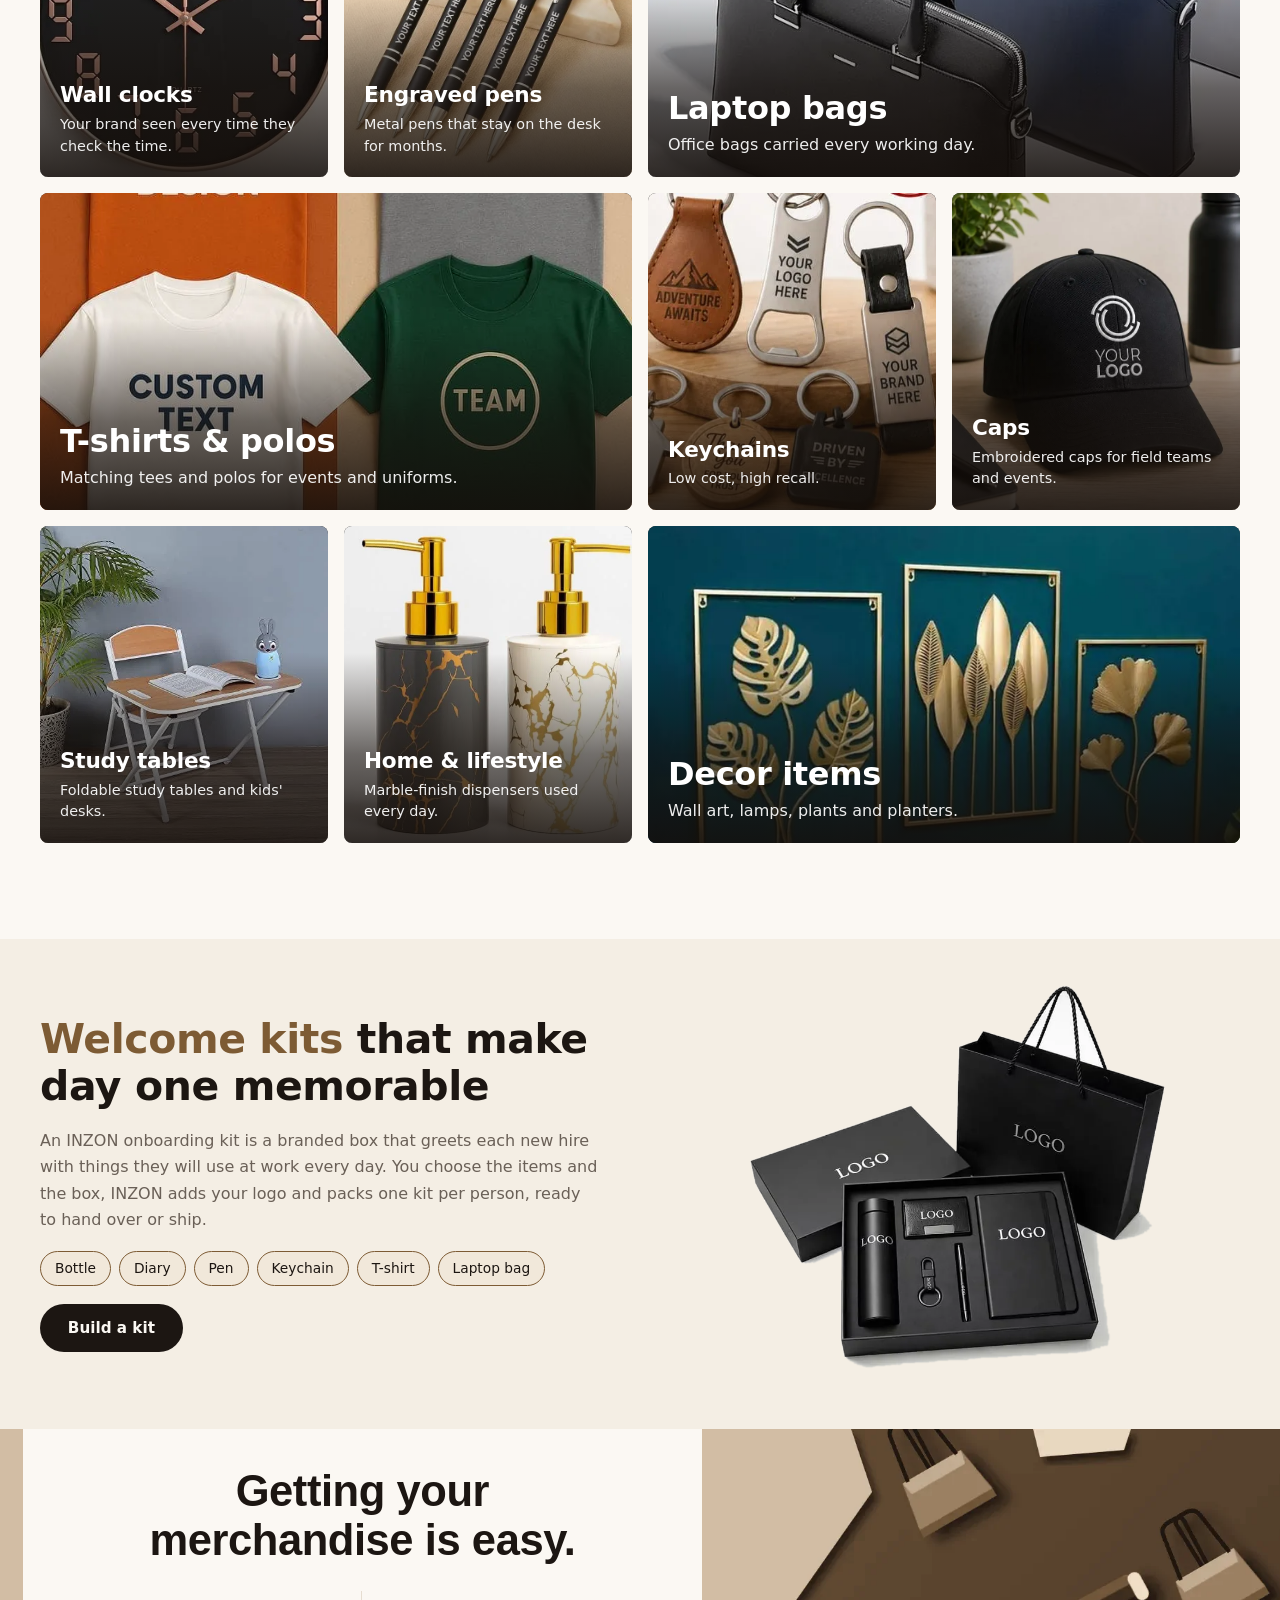
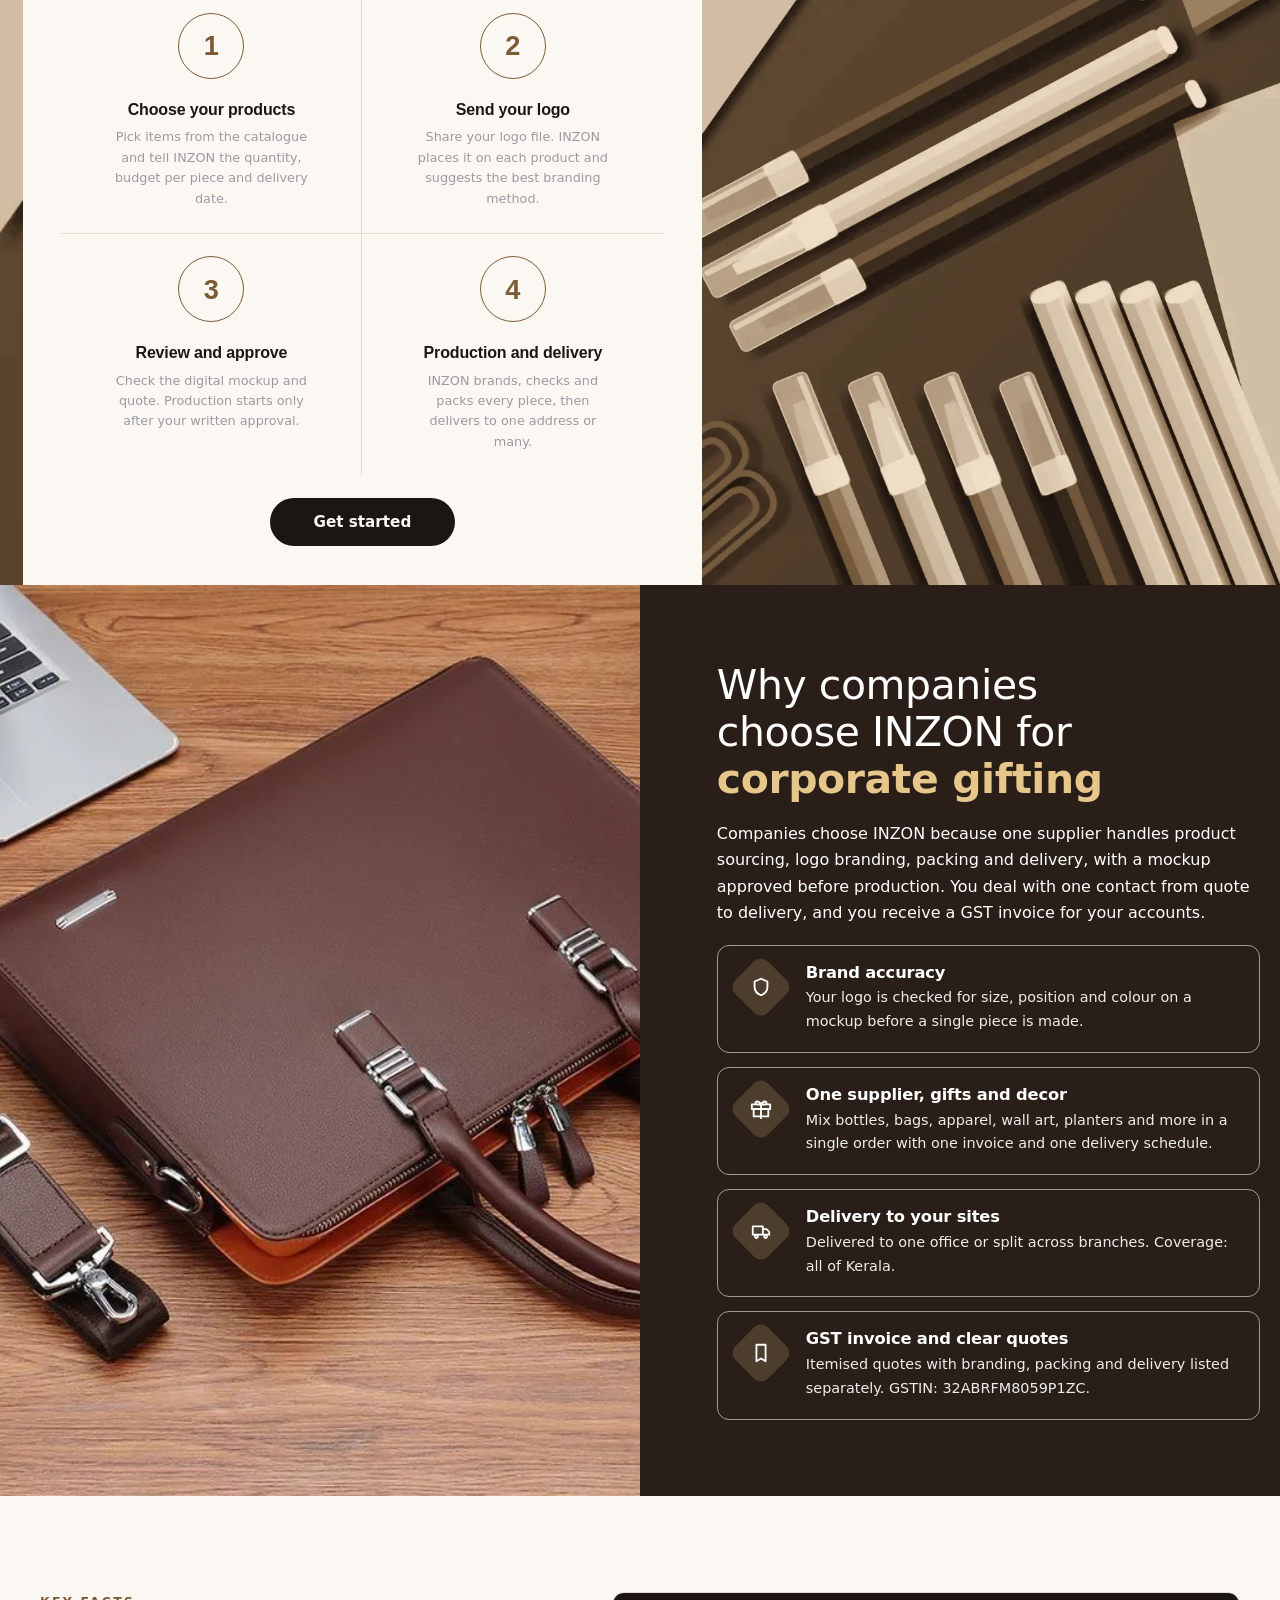
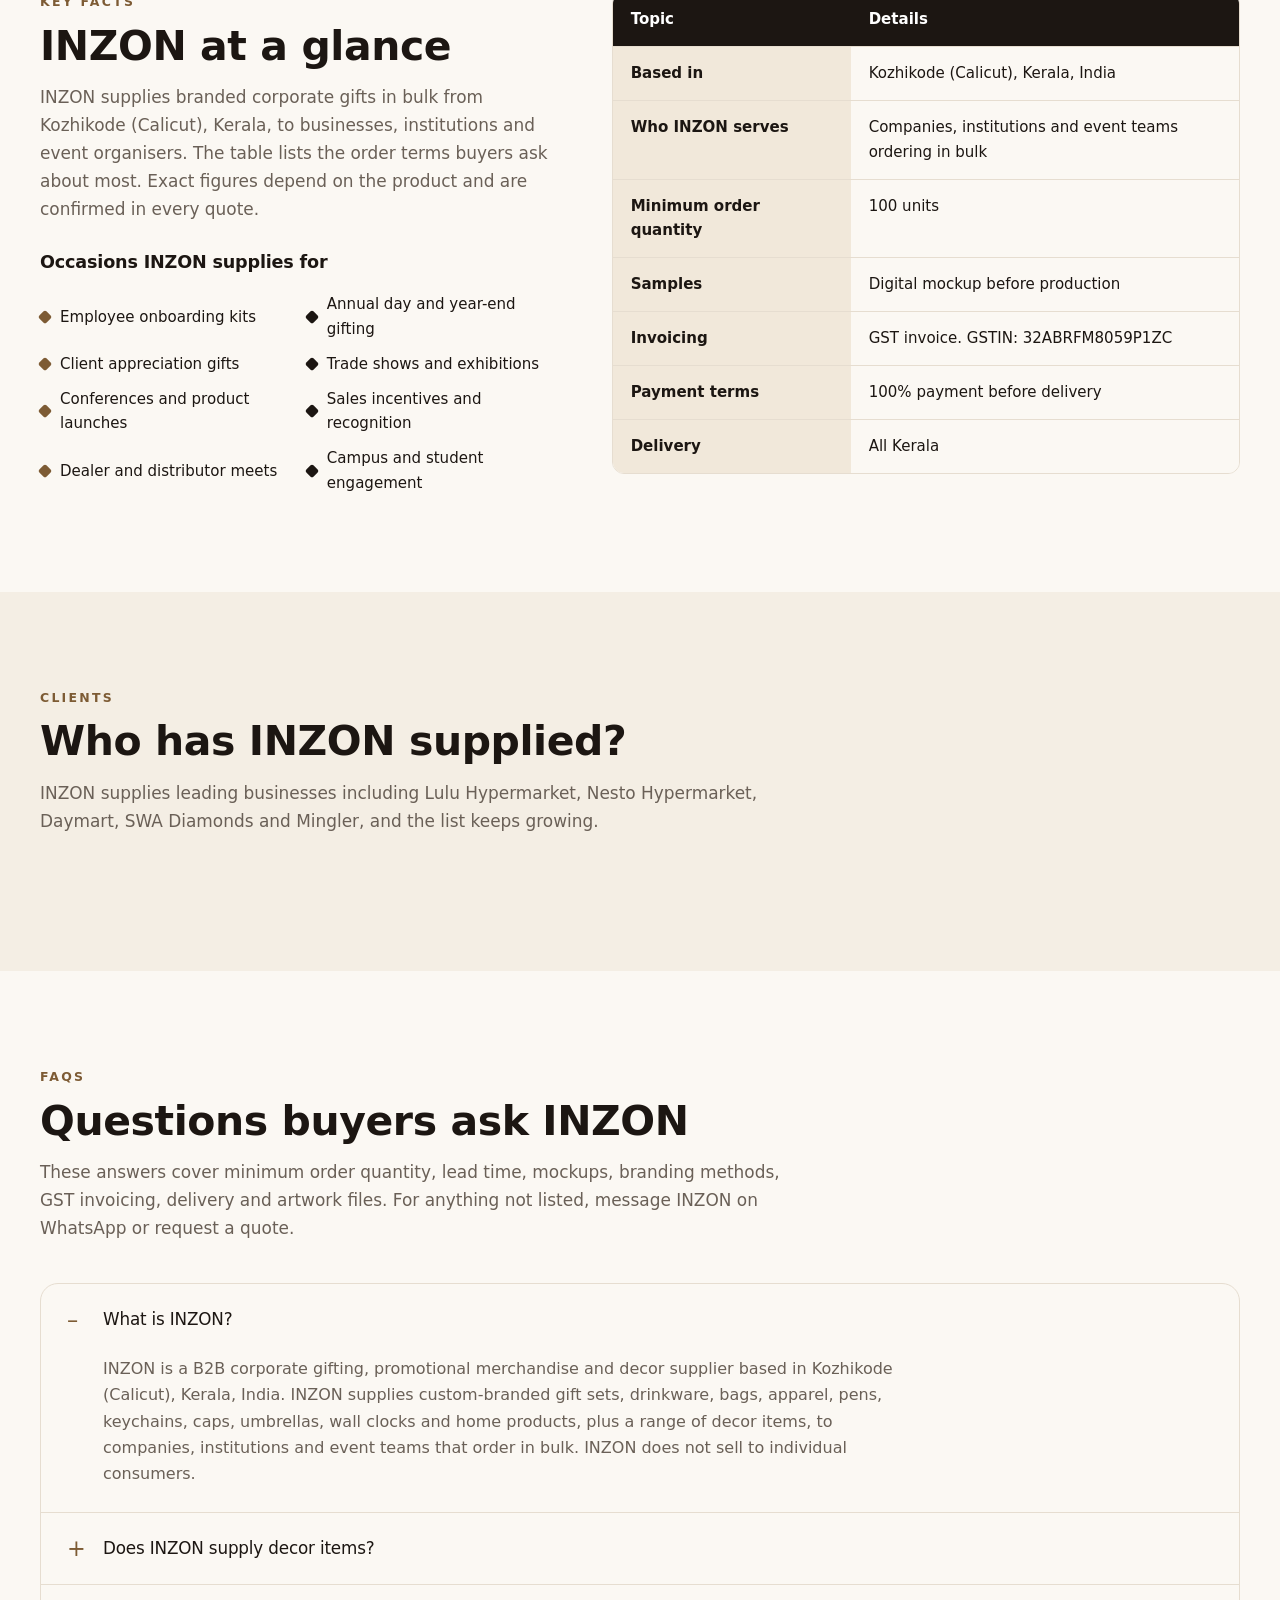
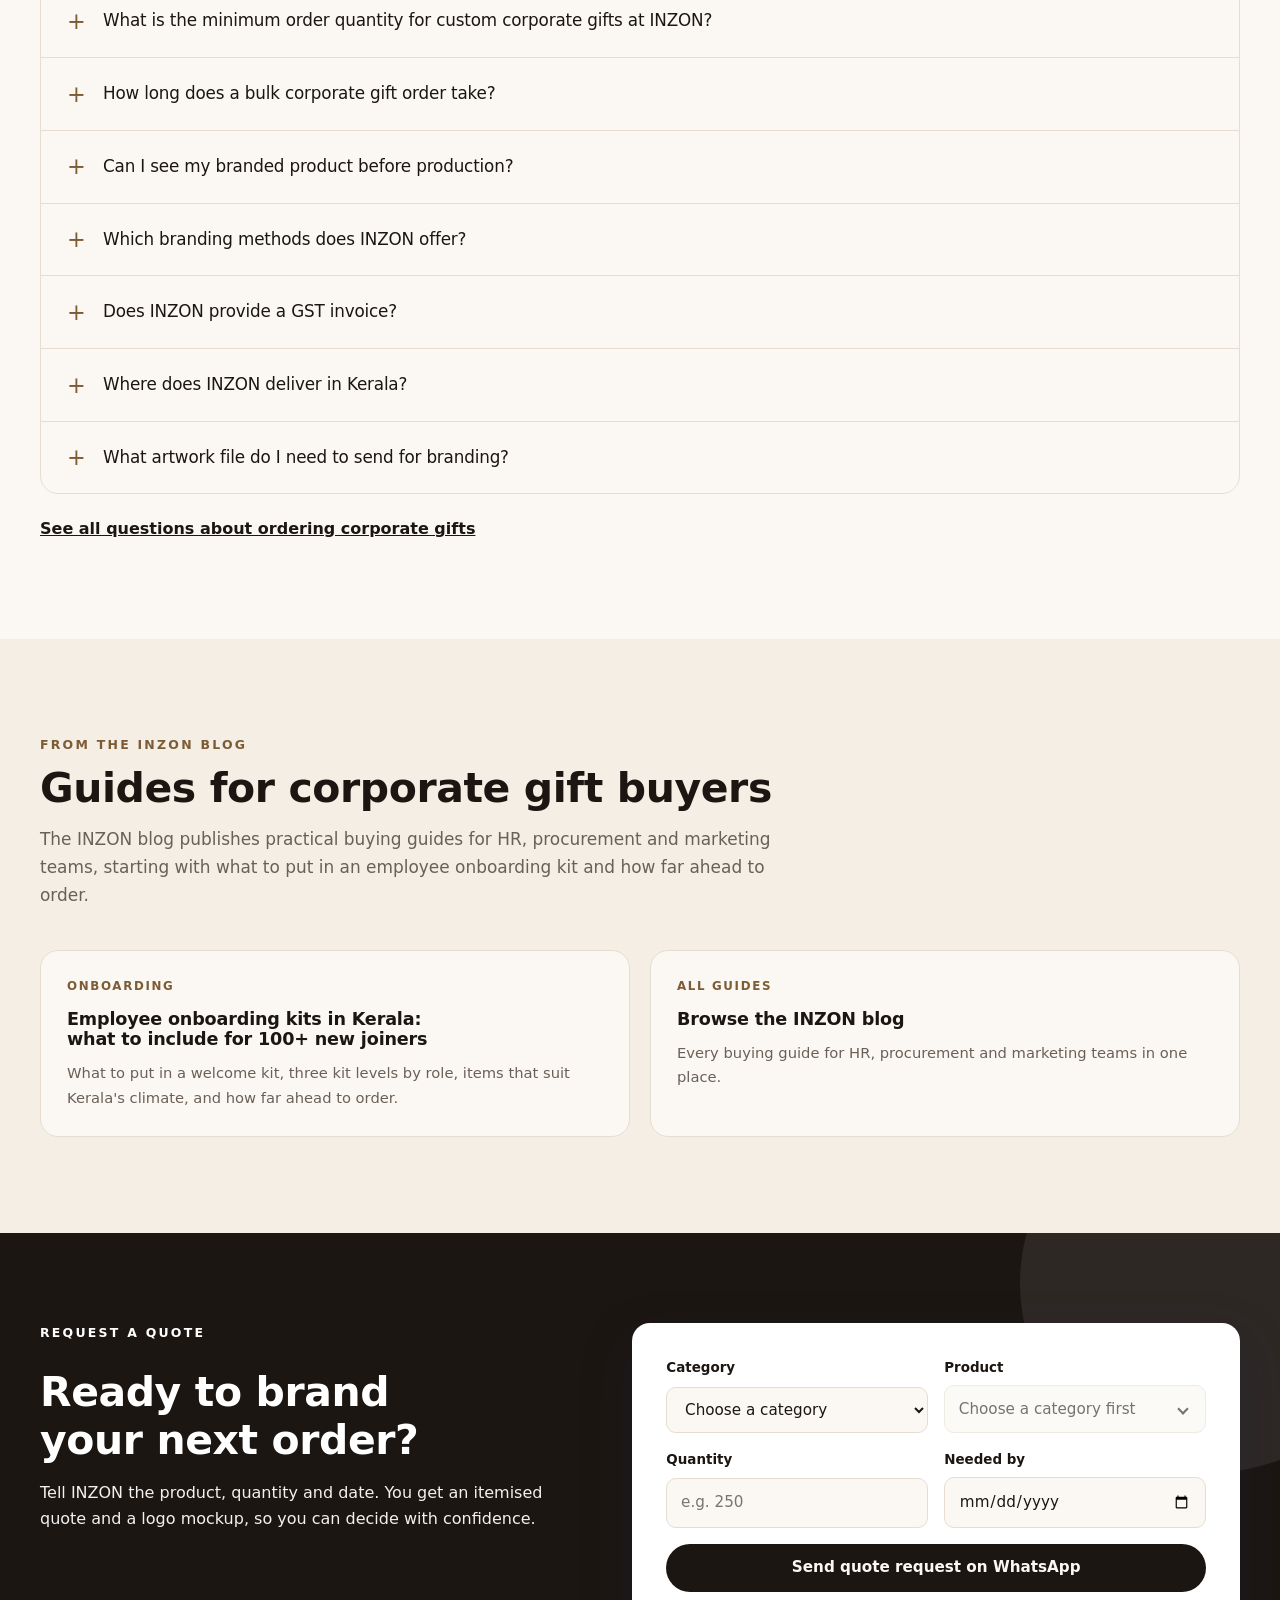
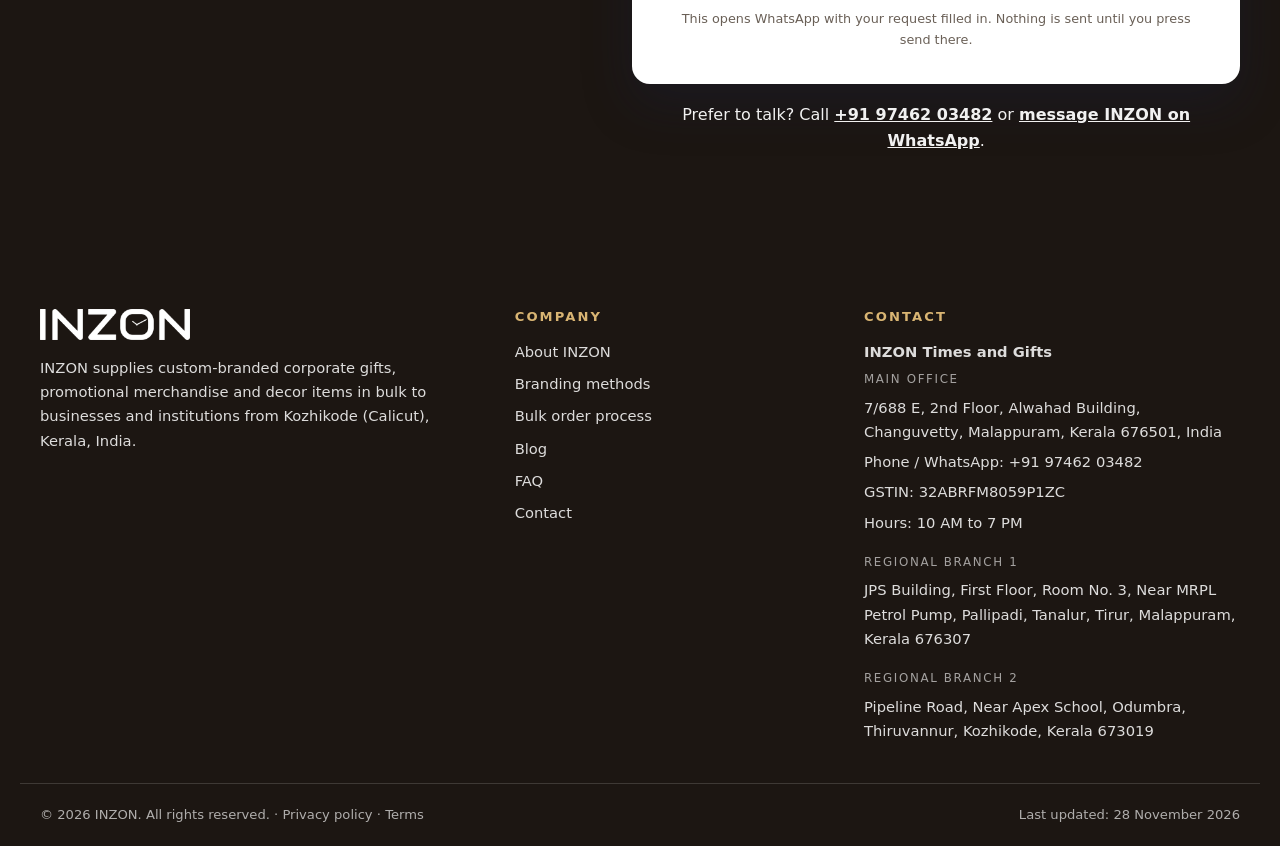
==== commit 3b75d48c: "Footer: label branches Regional branch 1 and 2 in the main office style Co-Authored-By: Claude Opus " ====
--- a/index.html
+++ b/index.html
@@ -662,11 +662,12 @@
         <span>GSTIN: 32ABRFM8059P1ZC</span>
         <span>Hours: 10 AM to 7 PM</span>
       </address>
-      <h3 class="branch-title">Regional branches</h3>
       <address class="branch">
+        <span class="office-label">Regional branch 1</span>
         <span>JPS Building, First Floor, Room No. 3, Near MRPL Petrol Pump, Pallipadi, Tanalur, Tirur, Malappuram, Kerala 676307</span>
       </address>
       <address class="branch">
+        <span class="office-label">Regional branch 2</span>
         <span>Pipeline Road, Near Apex School, Odumbra, Thiruvannur, Kozhikode, Kerala 673019</span>
       </address>
     </div>
--- a/assets/css/styles.css
+++ b/assets/css/styles.css
@@ -745,5 +745,4 @@
 
 /* Footer: main office label and regional branches */
 .site-footer .office-label { font-size: .74rem; text-transform: uppercase; letter-spacing: .14em; color: rgba(255,255,255,.6); }
-.site-footer .branch-title { font-size: .74rem; text-transform: uppercase; letter-spacing: .14em; color: #d9b573; font-weight: 600; margin: 22px 0 10px; }
-.site-footer address.branch + address.branch { margin-top: 12px; }
+.site-footer address.branch { margin-top: 18px; }
